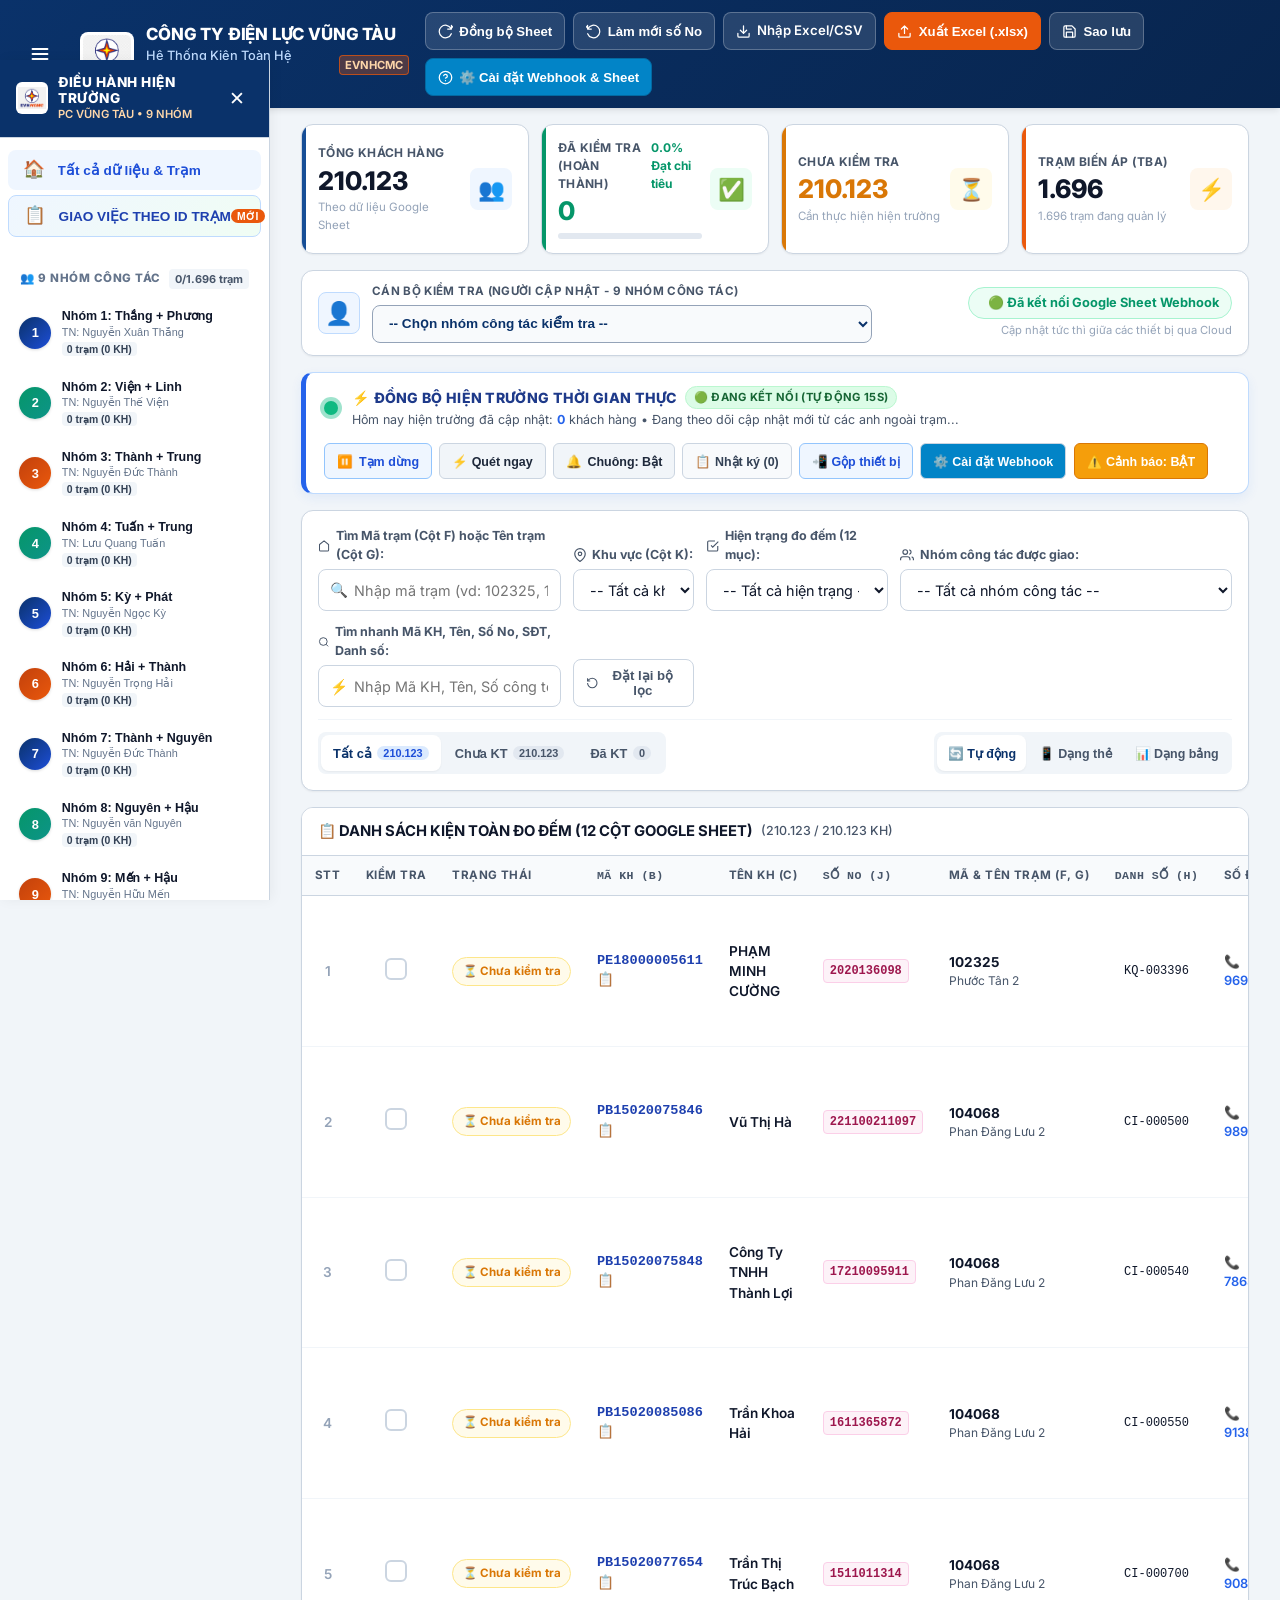
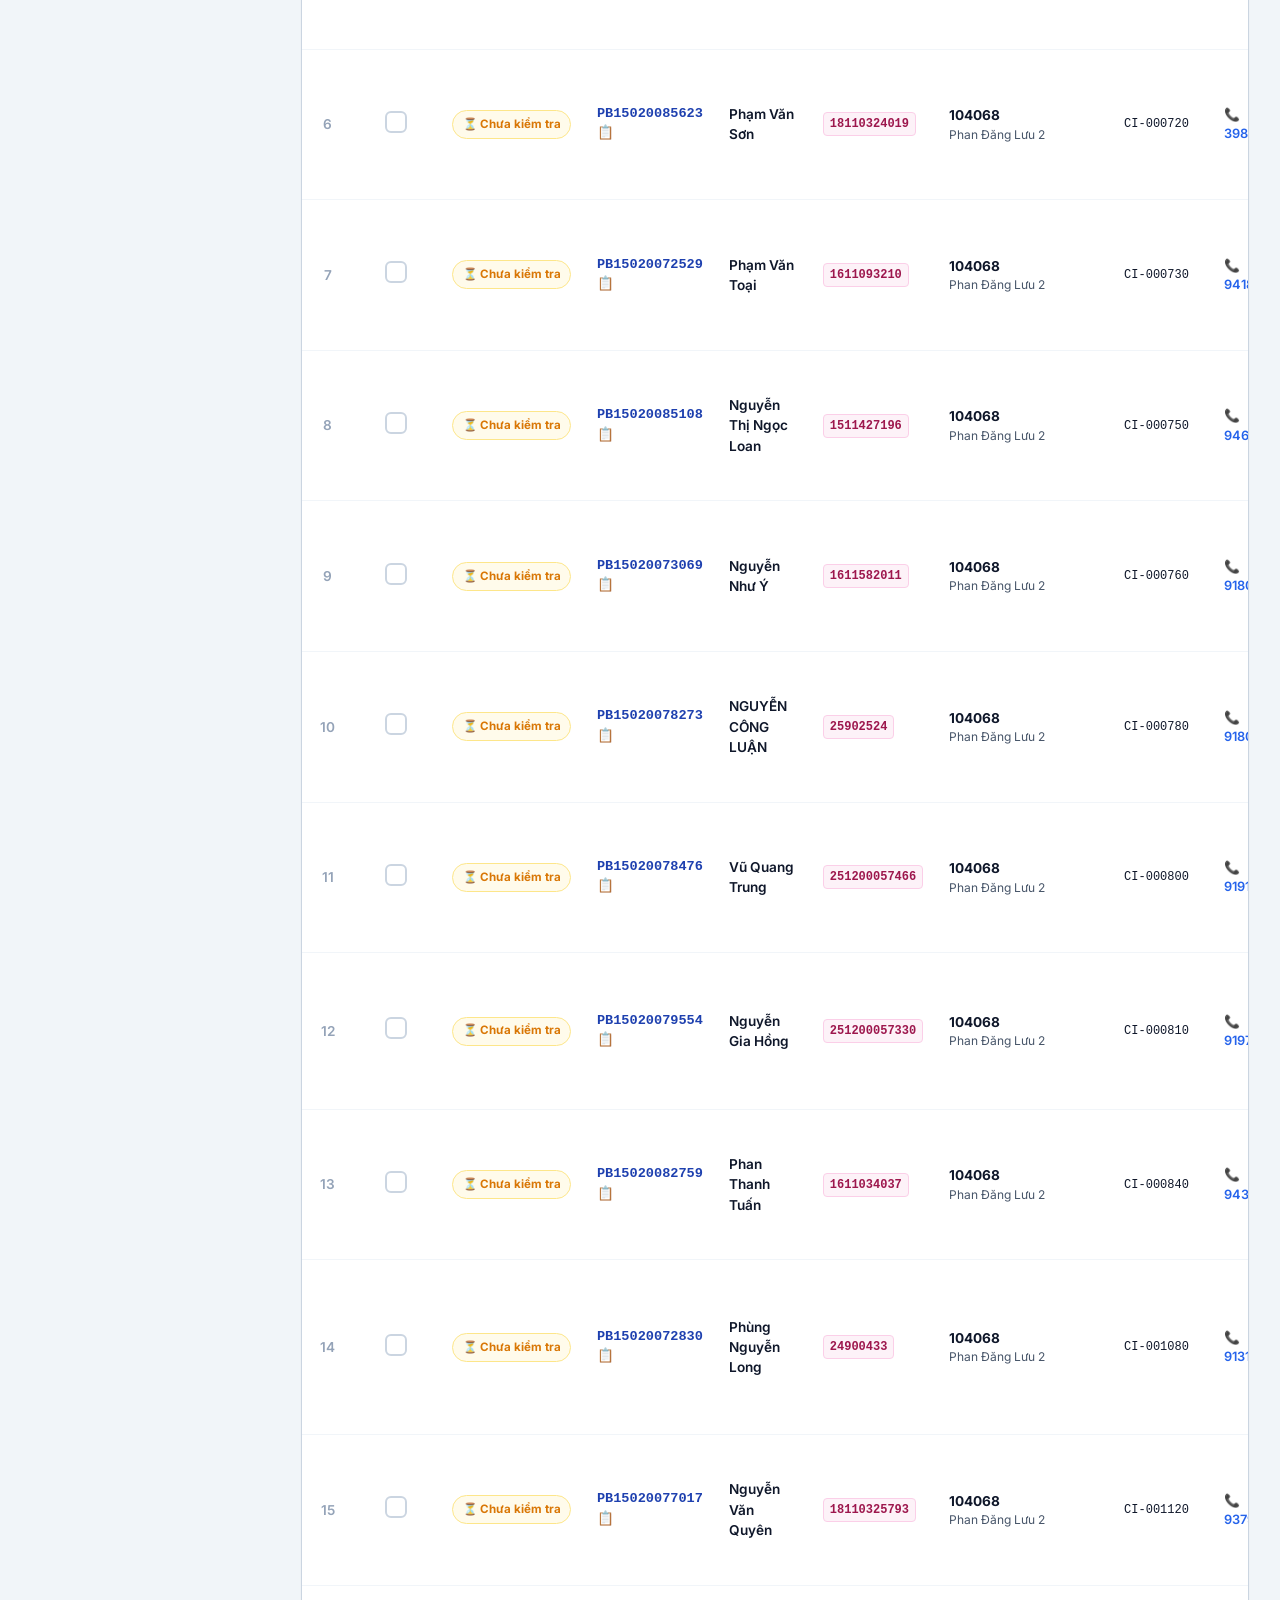
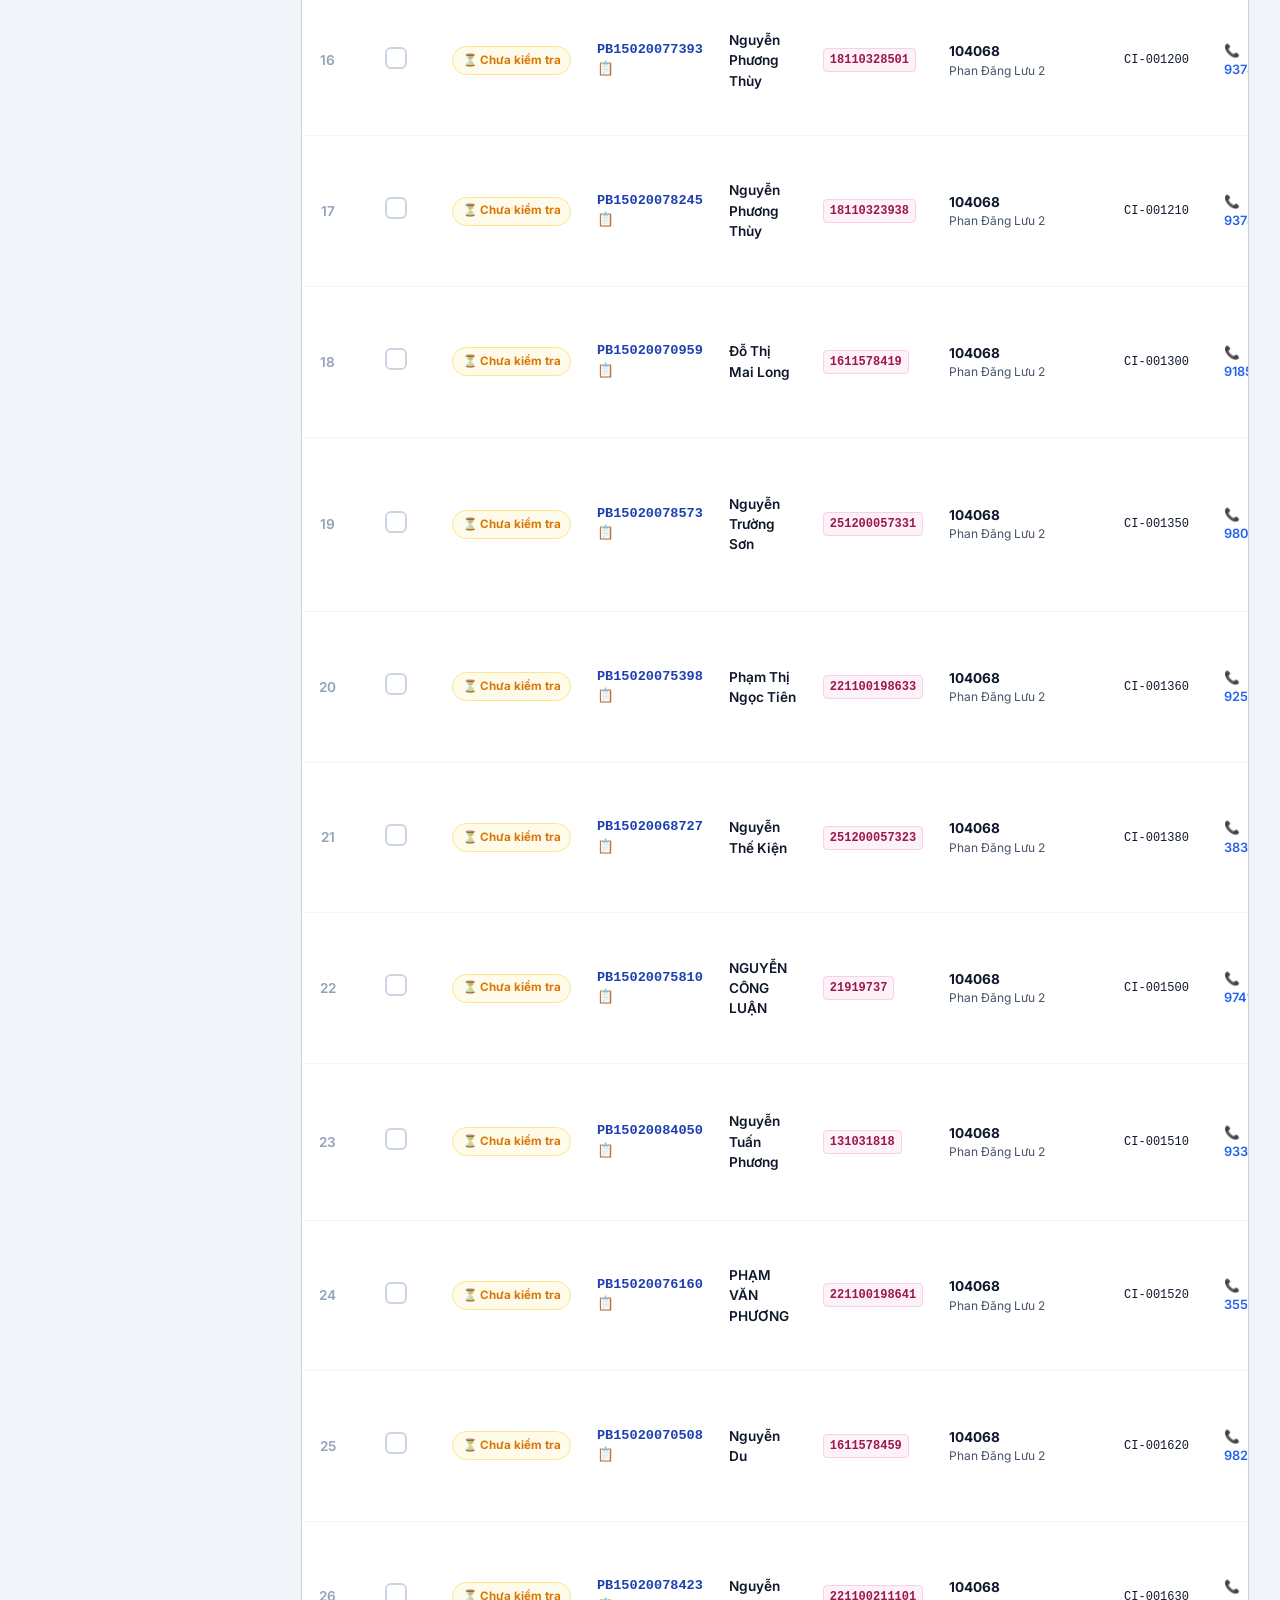
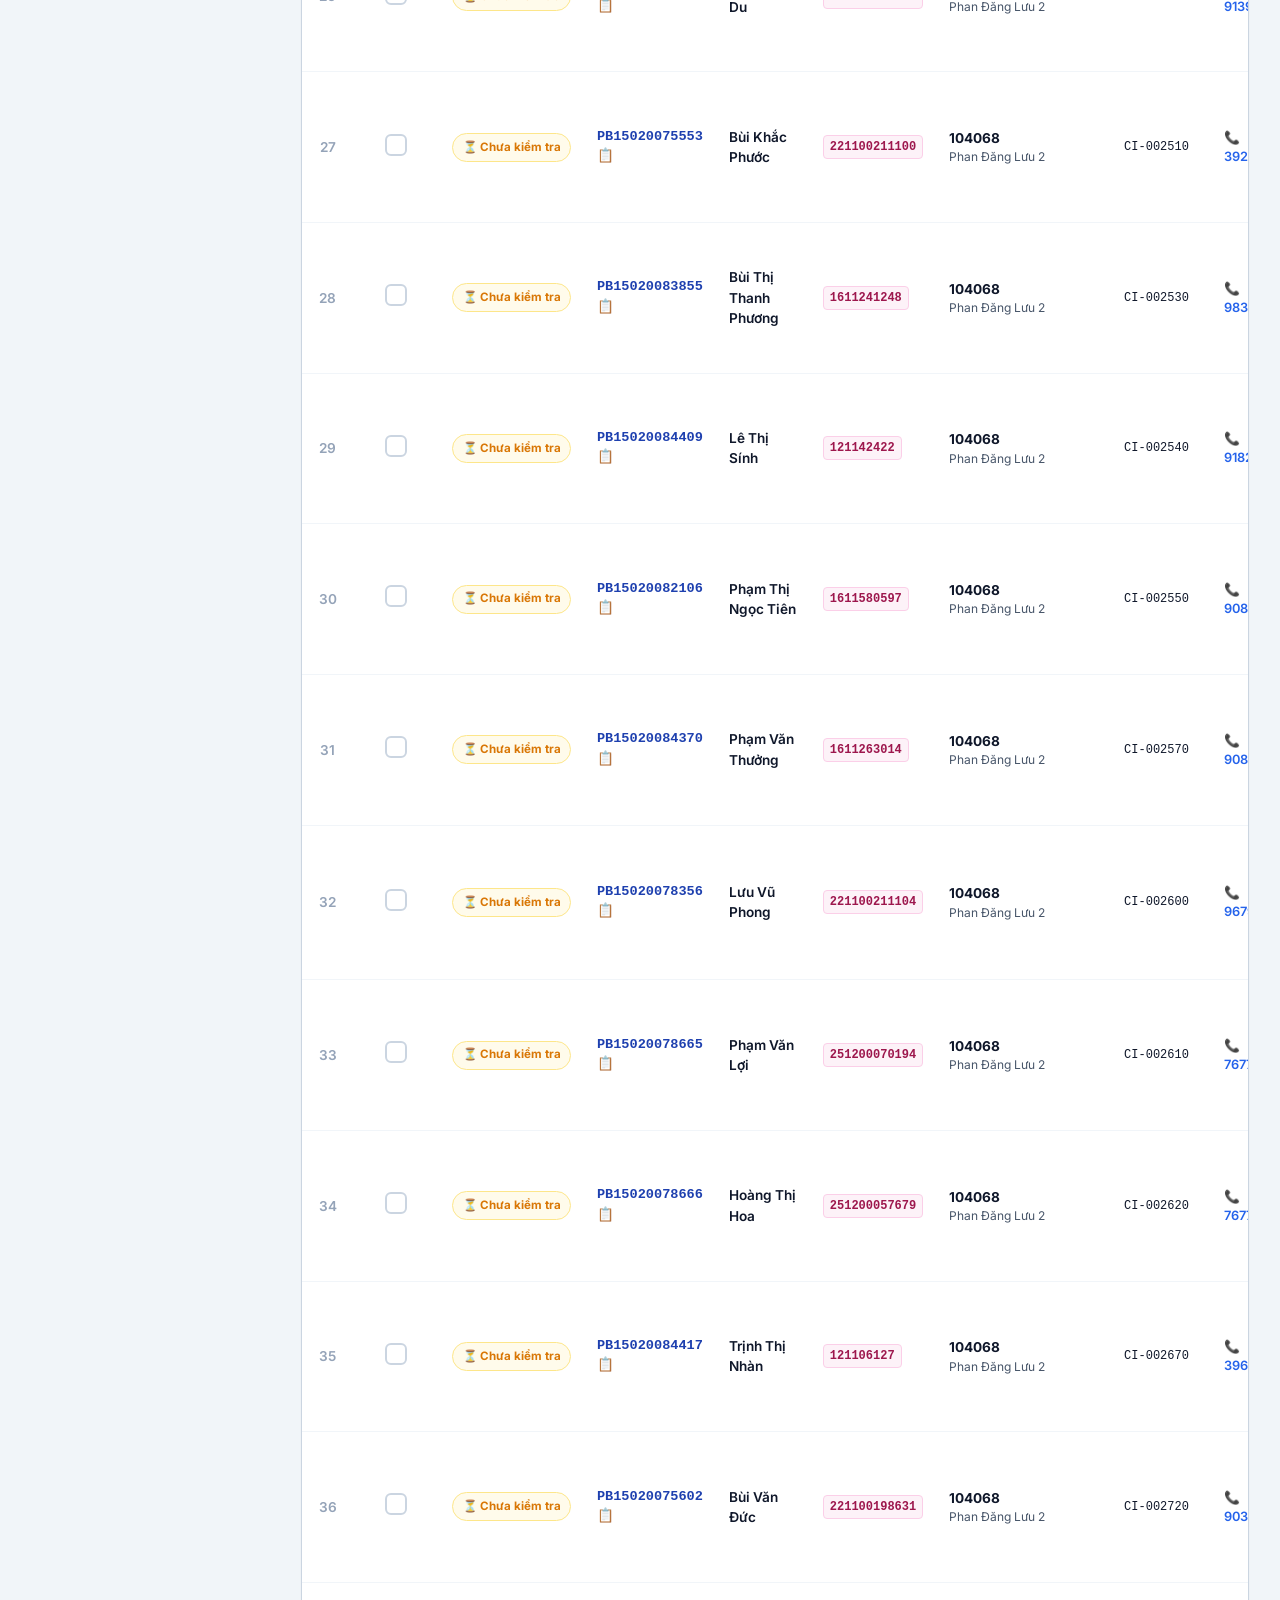
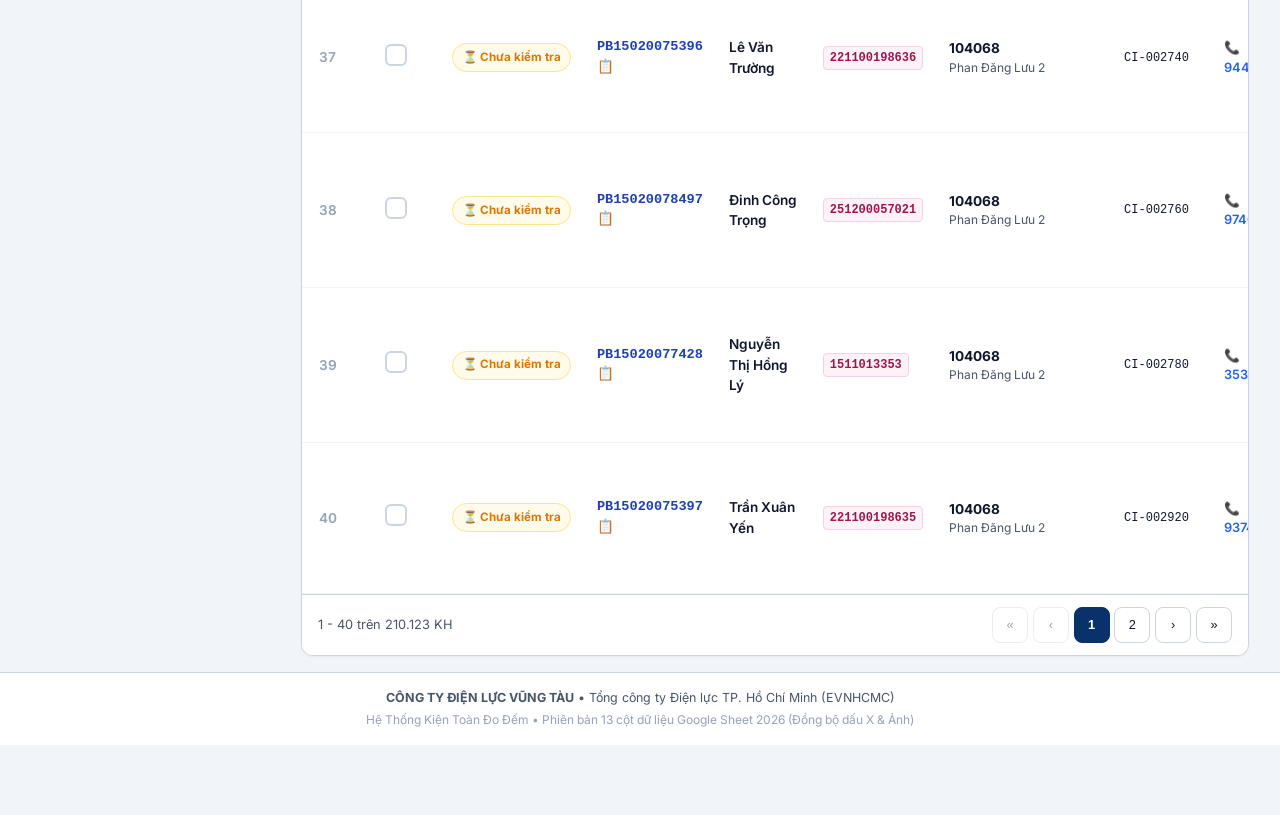
==== index.html @ b948daef "feat(validation): canh bao thieu thong tin kiem tra truoc khi luu ket qua" ====
<!DOCTYPE html>
<html lang="vi">
<head>
  <meta charset="UTF-8">
  <meta name="viewport" content="width=device-width, initial-scale=1.0, maximum-scale=1.0, user-scalable=no">
  <title>Công ty Điện lực Vũng Tàu - Hệ Thống Kiện Toàn Hệ Thống Đo Đếm</title>
  <meta name="description" content="Ứng dụng web đơn kiểm tra kiện toàn hệ thống đo đếm của các khách hàng trong trạm do Công ty Điện lực Vũng Tàu (thuộc Tổng công ty Điện lực TP.HCM - EVNHCMC) quản lý, kết nối dữ liệu Google Sheet 12 cột.">
  
  <!-- Google Fonts: Inter -->
  <link rel="preconnect" href="https://fonts.googleapis.com">
  <link rel="preconnect" href="https://fonts.gstatic.com" crossorigin>
  <link href="https://fonts.googleapis.com/css2?family=Inter:wght@400;500;600;700;800&display=swap" rel="stylesheet">
  
  <!-- Favicon & Stylesheet -->
  <link rel="icon" type="image/png" href="avph472lv.png">
  <link rel="stylesheet" href="css/kienthoan.css?v=20260914_SONO_V5">
</head>
<body>

  <!-- ==========================================================================
       GLOBAL LOADER
       ========================================================================== -->
  <div id="globalLoader" style="position:fixed; top:0; left:0; right:0; bottom:0; background:rgba(15,23,42,0.45); backdrop-filter:blur(2px); z-index:9999; display:none; align-items:center; justify-content:center; color:#fff; font-weight:600; gap:0.75rem;">
    <div style="width:28px; height:28px; border:3px solid #fff; border-top-color:transparent; border-radius:50%; animation:spin 0.8s linear infinite;"></div>
    <span>Đang đồng bộ dữ liệu kiện toàn HTĐĐ...</span>
  </div>
  <style>@keyframes spin { 100% { transform: rotate(360deg); } }</style>

  <!-- ==========================================================================
       APP HEADER
       ========================================================================== -->
  <header class="app-header">
    <div class="header-container">
      <!-- Brand Section -->
      <div class="brand-section">
        <button class="btn-yt-hamburger" id="btnToggleSidebar" aria-label="Mở/đóng danh mục giao việc" title="Danh mục giao việc & 9 Nhóm công tác">
          <svg width="20" height="20" viewBox="0 0 24 24" fill="none" stroke="currentColor" stroke-width="2.2" stroke-linecap="round" stroke-linejoin="round">
            <line x1="3" y1="12" x2="21" y2="12"></line>
            <line x1="3" y1="6" x2="21" y2="6"></line>
            <line x1="3" y1="18" x2="21" y2="18"></line>
          </svg>
        </button>
        <img src="avph472lv.png" alt="EVNHCMC Logo" class="brand-logo">
        <div class="brand-text">
          <h1>CÔNG TY ĐIỆN LỰC VŨNG TÀU</h1>
          <h2>
            <span>Hệ Thống Kiện Toàn Hệ Thống Đo Đếm</span>
            <span class="badge-dept">EVNHCMC</span>
          </h2>
        </div>
      </div>

      <!-- Action Buttons -->
      <div class="header-actions">
        <button class="btn-header" id="btnSyncGSheet" title="Đồng bộ dữ liệu mới nhất từ Google Sheet">
          <svg width="15" height="15" viewBox="0 0 24 24" fill="none" stroke="currentColor" stroke-width="2" stroke-linecap="round" stroke-linejoin="round">
            <path d="M21.5 2v6h-6M21.34 15.57a10 10 0 1 1-.57-8.38l5.67-5.67"/>
          </svg>
          <span>Đồng bộ Sheet</span>
        </button>

        <button class="btn-header" id="btnReloadFreshDataset" title="Làm mới và làm sạch toàn bộ số No theo dữ liệu Google Sheet mới nhất" onclick="window.PCVT.forceReloadFreshData()">
          <svg width="15" height="15" viewBox="0 0 24 24" fill="none" stroke="currentColor" stroke-width="2" stroke-linecap="round" stroke-linejoin="round">
            <path d="M2.5 2v6h6M2.66 15.57a10 10 0 1 0 .57-8.38l-5.67-5.67"/>
          </svg>
          <span>Làm mới số No</span>
        </button>

        <label class="btn-header" title="Nạp dữ liệu từ file Excel (.xlsx) hoặc CSV tải về">
          <input type="file" id="fileImportInput" accept=".xlsx, .xls, .csv, .txt" style="display:none">
          <svg width="15" height="15" viewBox="0 0 24 24" fill="none" stroke="currentColor" stroke-width="2" stroke-linecap="round" stroke-linejoin="round">
            <path d="M21 15v4a2 2 0 0 1-2 2H5a2 2 0 0 1-2-2v-4M7 10l5 5 5-5M12 15V3"/>
          </svg>
          <span>Nhập Excel/CSV</span>
        </label>

        <button class="btn-header primary" id="btnExportExcel" title="Xuất file Excel (.xlsx) chuẩn 13 cột có dấu X cho khách hàng đã kiểm tra">
          <svg width="15" height="15" viewBox="0 0 24 24" fill="none" stroke="currentColor" stroke-width="2" stroke-linecap="round" stroke-linejoin="round">
            <path d="M21 15v4a2 2 0 0 1-2 2H5a2 2 0 0 1-2-2v-4M17 8l-5-5-5 5M12 3v12"/>
          </svg>
          <span>Xuất Excel (.xlsx)</span>
        </button>

        <button class="btn-header" id="btnExportJson" title="Sao lưu dữ liệu ra file JSON">
          <svg width="15" height="15" viewBox="0 0 24 24" fill="none" stroke="currentColor" stroke-width="2" stroke-linecap="round" stroke-linejoin="round">
            <path d="M19 21H5a2 2 0 0 1-2-2V5a2 2 0 0 1 2-2h11l5 5v11a2 2 0 0 1-2 2z"/>
            <polyline points="17 21 17 13 7 13 7 21"/>
            <polyline points="7 3 7 8 15 8"/>
          </svg>
          <span>Sao lưu</span>
        </button>

        <button class="btn-header" id="btnConfigGSheet" title="Cấu hình Google Sheet URL và Webhook thời gian thực" style="background: #0284c7; color: #ffffff; border-color: #0369a1; font-weight: 700;">
          <svg width="15" height="15" viewBox="0 0 24 24" fill="none" stroke="currentColor" stroke-width="2" stroke-linecap="round" stroke-linejoin="round">
            <circle cx="12" cy="12" r="10"/><path d="M9.09 9a3 3 0 0 1 5.83 1c0 2-3 3-3 3M12 17h.01"/>
          </svg>
          <span>⚙️ Cài đặt Webhook & Sheet</span>
        </button>
      </div>
    </div>
  </header>

  <!-- ==========================================================================
       YOUTUBE-STYLE COLLAPSIBLE SIDEBAR & BACKDROP
       ========================================================================== -->
  <div class="yt-sidebar-backdrop" id="ytSidebarBackdrop"></div>

  <aside class="yt-sidebar" id="ytSidebar">
    <!-- Sidebar Header (Mobile & Drawer) -->
    <div class="yt-sidebar-header">
      <div class="yt-sidebar-brand">
        <img src="avph472lv.png" alt="EVNHCMC Logo" class="yt-brand-logo">
        <div class="yt-brand-text">
          <span class="yt-brand-title">ĐIỀU HÀNH HIỆN TRƯỜNG</span>
          <span class="yt-brand-sub">PC VŨNG TÀU &bull; 9 NHÓM</span>
        </div>
      </div>
      <button class="yt-sidebar-close" id="btnCloseSidebar" title="Đóng thanh bên">✕</button>
    </div>

    <div class="yt-sidebar-content">
      <!-- Section 1: Navigation Actions -->
      <div class="yt-nav-group">
        <button class="yt-nav-item active" id="ytNavAllCustomers" title="Xem toàn bộ khách hàng và trạm">
          <span class="yt-nav-icon">🏠</span>
          <span class="yt-nav-label">Tất cả dữ liệu & Trạm</span>
        </button>

        <button class="yt-nav-item yt-nav-assign-cta" id="btnOpenAssignModal" title="Giao việc cho nhóm công tác theo ID trạm">
          <span class="yt-nav-icon">📋</span>
          <div class="yt-nav-text">
            <span class="yt-nav-label">GIAO VIỆC THEO ID TRẠM</span>
            <span class="yt-nav-badge-hot">MỚI</span>
          </div>
        </button>
      </div>

      <div class="yt-sidebar-divider"></div>

      <!-- Active Group Filter Notice -->
      <div class="yt-active-filter-box" id="ytActiveFilterBox" style="display:none;">
        <div class="yt-filter-box-header">
          <span class="yt-filter-box-title">🎯 ĐANG LỌC NHÓM:</span>
          <button class="yt-btn-clear-filter" id="ytBtnClearGroupFilter" title="Bỏ lọc, xem tất cả">✕ Xem tất cả</button>
        </div>
        <div class="yt-filter-box-name" id="ytFilterGroupName">---</div>
        <div class="yt-filter-box-sub" id="ytFilterGroupSub">0 trạm &bull; 0 KH</div>
      </div>

      <!-- Section 2: Workgroups List (9 Nhóm công tác) -->
      <div class="yt-sidebar-section-header">
        <span class="yt-sidebar-section-title">👥 9 NHÓM CÔNG TÁC</span>
        <span class="yt-title-badge" id="ytAssignedStatBadge">0/1.696 trạm</span>
      </div>

      <div class="yt-workgroup-list" id="ytWorkgroupList">
        <!-- Rendered dynamically by js/kienthoan.js -->
      </div>

      <div class="yt-sidebar-divider"></div>

      <!-- Section 3: Utilities -->
      <div class="yt-sidebar-section-header">
        <span class="yt-sidebar-section-title">⚡ TIỆN ÍCH HỆ THỐNG</span>
      </div>
      <div class="yt-nav-group">
        <button class="yt-nav-item" onclick="document.getElementById('btnConfigGSheet').click()">
          <span class="yt-nav-icon">⚙️</span>
          <span class="yt-nav-label">Cài đặt Google Sheet & Webhook</span>
        </button>
        <button class="yt-nav-item" onclick="document.getElementById('btnExportExcel').click()">
          <span class="yt-nav-icon">📊</span>
          <span class="yt-nav-label">Xuất Excel đầy đủ (13 cột)</span>
        </button>
        <button class="yt-nav-item" id="btnExportAssignments">
          <span class="yt-nav-icon">📊</span>
          <span class="yt-nav-label">Xuất danh sách trạm đã giao (.xlsx)</span>
        </button>
      </div>
    </div>
  </aside>

  <!-- ==========================================================================
       MAIN WRAPPER (1 TAB CHỨC NĂNG TOÀN DIỆN)
       ========================================================================== -->
  <main class="main-wrapper" id="mainWrapper">

    <!-- Active Workgroup Assignment Filter Banner -->
    <section class="group-filter-banner" id="groupFilterBanner" style="display:none;">
      <div class="group-banner-info">
        <span class="group-banner-icon">👥</span>
        <div class="group-banner-text">
          <div class="group-banner-title">
            <span>ĐANG LỌC THEO NHÓM CÔNG TÁC:</span>
            <strong id="groupBannerName">---</strong>
          </div>
          <div class="group-banner-sub" id="groupBannerStats">
            Phụ trách: 0 trạm &bull; 0 khách hàng
          </div>
        </div>
      </div>
      <button class="btn-clear-group-banner" id="btnClearGroupBanner" title="Bỏ lọc theo nhóm công tác">
        ✕ Xem tất cả khách hàng
      </button>
    </section>

    <!-- KPI Cards Row -->
    <section class="kpi-grid">
      <!-- Total Customers Card -->
      <div class="kpi-card total">
        <div class="kpi-content">
          <span class="kpi-label">Tổng khách hàng</span>
          <span class="kpi-value" id="kpiTotalCount">0</span>
          <span class="kpi-sub">Theo dữ liệu Google Sheet</span>
        </div>
        <div class="kpi-icon">👥</div>
      </div>

      <!-- Completed Inspections Card -->
      <div class="kpi-card completed">
        <div class="kpi-content">
          <div style="display: flex; justify-content: space-between; align-items: baseline;">
            <span class="kpi-label">Đã kiểm tra (Hoàn thành)</span>
            <span style="font-size: 0.75rem; font-weight: 700; color: var(--status-completed);" id="kpiPercentLabel">0%</span>
          </div>
          <span class="kpi-value" id="kpiCompletedCount" style="color: var(--status-completed);">0</span>
          <div class="kpi-progress">
            <div class="kpi-progress-fill" id="kpiProgressFill" style="width: 0%;"></div>
          </div>
        </div>
        <div class="kpi-icon">✅</div>
      </div>

      <!-- Pending Inspections Card -->
      <div class="kpi-card pending">
        <div class="kpi-content">
          <span class="kpi-label">Chưa kiểm tra</span>
          <span class="kpi-value" id="kpiPendingCount" style="color: var(--status-pending);">0</span>
          <span class="kpi-sub">Cần thực hiện hiện trường</span>
        </div>
        <div class="kpi-icon">⏳</div>
      </div>

      <!-- Stations Managed Card -->
      <div class="kpi-card stations">
        <div class="kpi-content">
          <span class="kpi-label">Trạm biến áp (TBA)</span>
          <span class="kpi-value" id="kpiStationsCount">1.696</span>
          <span class="kpi-sub">1.696 trạm đang quản lý</span>
        </div>
        <div class="kpi-icon">⚡</div>
      </div>
    </section>

    <!-- Inspector & Realtime Sync Toolbar -->
    <section class="inspector-toolbar">
      <div class="inspector-box">
        <div class="inspector-icon">👤</div>
        <div class="inspector-info">
          <span class="inspector-title">CÁN BỘ KIỂM TRA (NGƯỜI CẬP NHẬT - 9 NHÓM CÔNG TÁC)</span>
          <div class="inspector-input-wrap">
            <select id="selectInspectorPreset" class="inspector-select" title="Chọn nhóm cán bộ kiểm tra">
              <option value="">-- Chọn nhóm công tác kiểm tra --</option>
              <option value="Nguyễn Xuân Thắng + Phạm Duy Phương (Trưởng nhóm: Nguyễn Xuân Thắng)">Nhóm 1: Nguyễn Xuân Thắng + Phạm Duy Phương (TN: Nguyễn Xuân Thắng)</option>
              <option value="Nguyễn Thế Viện + Nguyễn Kim Linh (Trưởng nhóm: Nguyễn Thế Viện)">Nhóm 2: Nguyễn Thế Viện + Nguyễn Kim Linh (TN: Nguyễn Thế Viện)</option>
              <option value="Nguyễn Đức Thành + Lê Gia Quốc Trung (Trưởng nhóm: Nguyễn Đức Thành)">Nhóm 3: Nguyễn Đức Thành + Lê Gia Quốc Trung (TN: Nguyễn Đức Thành)</option>
              <option value="Lưu Quang Tuấn + Lê Gia Quốc Trung (Trưởng nhóm: Lưu Quang Tuấn)">Nhóm 4: Lưu Quang Tuấn + Lê Gia Quốc Trung (TN: Lưu Quang Tuấn)</option>
              <option value="Nguyễn Ngọc Kỳ + Huỳnh Tấn Phát (Trưởng nhóm: Nguyễn Ngọc Kỳ)">Nhóm 5: Nguyễn Ngọc Kỳ + Huỳnh Tấn Phát (TN: Nguyễn Ngọc Kỳ)</option>
              <option value="Nguyễn Trọng Hải + Nguyễn văn Thành (Trưởng nhóm: Nguyễn Trọng Hải)">Nhóm 6: Nguyễn Trọng Hải + Nguyễn văn Thành (TN: Nguyễn Trọng Hải)</option>
              <option value="Nguyễn Đức Thành + Nguyễn Văn Nguyên (Trưởng nhóm: Nguyễn Đức Thành)">Nhóm 7: Nguyễn Đức Thành + Nguyễn Văn Nguyên (TN: Nguyễn Đức Thành)</option>
              <option value="Nguyễn Văn Nguyên + Lê Phúc Hậu (Trưởng nhóm: Nguyễn văn Nguyên)">Nhóm 8: Nguyễn Văn Nguyên + Lê Phúc Hậu (TN: Nguyễn văn Nguyên)</option>
              <option value="Nguyễn Hữu Mến + Lê Phúc Hậu (Trưởng nhóm: Nguyễn Hữu Mến)">Nhóm 9: Nguyễn Hữu Mến + Lê Phúc Hậu (TN: Nguyễn Hữu Mến)</option>
              <option value="__custom__">✏️ Khác (Tự nhập tên)...</option>
            </select>
            <input type="text" id="inputInspectorName" class="inspector-input" placeholder="Nhập tên cán bộ khác..." style="display:none;" autocomplete="name">
            <button type="button" class="btn-save-inspector" id="btnSaveInspector" style="display:none;" title="Lưu tên cán bộ">💾 Lưu</button>
          </div>
        </div>
      </div>
      <div class="sync-realtime-box">
        <div class="sync-realtime-status" id="syncRealtimeStatus" title="Bấm vào đây để mở Cài đặt Webhook" style="cursor: pointer;" onclick="openModal('modalSheetGuide')">
          <span class="sync-pulse"></span>
          <span id="syncRealtimeText">🟢 Đã đồng bộ tức thì</span>
        </div>
        <div class="sync-realtime-sub" id="syncRealtimeSub">Mọi thao tác trên điện thoại được lưu và đồng bộ ngay</div>
      </div>
    </section>

    <!-- Real-time Field Monitor Bar (Đồng bộ trực tiếp hiện trường về nhà) -->
    <section class="live-field-monitor-bar" id="liveFieldMonitorBar">
      <div class="live-monitor-main">
        <div class="live-indicator-wrap">
          <span class="live-ping-dot active" id="livePingDot" title="Đang kết nối luồng dữ liệu hiện trường"></span>
          <div>
            <div class="live-monitor-title">
              <span>⚡ ĐỒNG BỘ HIỆN TRƯỜNG THỜI GIAN THỰC</span>
              <span class="live-status-pill online" id="liveStatusPill">🟢 ĐANG KẾT NỐI (TỰ ĐỘNG 15S)</span>
            </div>
            <div class="live-monitor-desc" id="liveMonitorDesc">
              Hôm nay hiện trường đã cập nhật: <strong id="liveCountToday">0</strong> khách hàng &bull; <span id="liveLastActivityText">Đang theo dõi cập nhật mới từ các anh ngoài trạm...</span>
            </div>
          </div>
        </div>

        <div class="live-monitor-controls">
          <button type="button" class="btn-live-ctrl active" id="btnToggleLiveSync" title="Bật/Tạm dừng tự động quét kết quả từ hiện trường">
            <span id="btnToggleLiveSyncIcon">⏸️</span>
            <span id="btnToggleLiveSyncText">Tạm dừng</span>
          </button>
          <button type="button" class="btn-live-ctrl" id="btnManualQuickScan" title="Quét ngay lập tức các cập nhật mới từ hiện trường">
            <span>⚡ Quét ngay</span>
          </button>
          <button type="button" class="btn-live-ctrl" id="btnToggleSound" title="Bật/tắt âm thanh chuông báo khi có kết quả mới">
            <span id="btnToggleSoundIcon">🔔</span>
            <span id="btnToggleSoundText">Chuông: Bật</span>
          </button>
          <button type="button" class="btn-live-ctrl secondary" id="btnToggleFeed" title="Mở danh sách các khách hàng vừa được kiểm tra ngoài hiện trường">
            <span>📋 Nhật ký (<span id="liveFeedBadge">0</span>)</span>
          </button>
          <button type="button" class="btn-live-ctrl active" onclick="openModal('modalMultiDeviceSync')" title="Gộp và đồng bộ dữ liệu giữa điện thoại và máy tính">
            <span>📲 Gộp thiết bị</span>
          </button>
          <button type="button" class="btn-live-ctrl" onclick="openModal('modalSheetGuide')" title="Cài đặt đường link Webhook Google Sheet" style="background: #0284c7; color: #ffffff; font-weight: 700;">
            <span>⚙️ Cài đặt Webhook</span>
          </button>
          <button type="button" class="btn-live-ctrl" id="btnToggleIncompleteWarn" onclick="window.PCVT.toggleIncompleteWarning()" title="Bật/Tắt cảnh báo khi lưu thông tin chưa đầy đủ" style="background: #f59e0b; color: #ffffff; font-weight: 700; border-color: #d97706;">
            <span id="labelToggleIncompleteWarn">⚠️ Cảnh báo: BẬT</span>
          </button>
        </div>
      </div>

      <!-- Expandable Live Activity Feed -->
      <div class="live-feed-drawer" id="liveFeedDrawer" style="display: none;">
        <div class="live-feed-header">
          <strong>📋 DÒNG THỜI GIAN CÁC KHÁCH HÀNG VỪA KIỂM TRA TỪ HIỆN TRƯỜNG</strong>
          <button type="button" class="btn-close-feed" id="btnCloseFeed">✕ Đóng</button>
        </div>
        <div class="live-feed-list" id="liveFeedList">
          <div class="live-feed-empty">Chưa có bản ghi nào được cập nhật trong phiên làm việc này. Khi các anh ngoài hiện trường thao tác, danh sách sẽ hiển thị ngay tại đây!</div>
        </div>
      </div>
    </section>

    <!-- Selected Station Banner (Dynamic) -->
    <section class="station-banner" id="stationBanner" style="display: none;">
      <div class="station-banner-info">
        <div class="station-badge-icon">⚡</div>
        <div>
          <div class="station-title" id="stationBannerTitle">Trạm: TBA</div>
          <div class="station-meta" id="stationBannerMeta">
            <span>Tổng: 0 KH</span> &bull; 
            <span>Đã kiểm tra: 0/0 (0%)</span>
          </div>
        </div>
      </div>
      <div class="station-banner-actions">
        <button class="btn-station-action check-all" id="btnCheckAllStation">
          <svg width="15" height="15" viewBox="0 0 24 24" fill="none" stroke="currentColor" stroke-width="2.5" stroke-linecap="round" stroke-linejoin="round">
            <polyline points="20 6 9 17 4 12"></polyline>
          </svg>
          Kiểm tra tất cả KH trong trạm này
        </button>
      </div>
    </section>

    <!-- Filter & Search Controls Card -->
    <section class="controls-card">
      <div class="controls-row-top">
        <!-- 1. Search ID Trạm / Tên Trạm -->
        <div class="form-group">
          <label class="form-label" for="searchStationInput">
            <svg width="14" height="14" viewBox="0 0 24 24" fill="none" stroke="currentColor" stroke-width="2"><path d="M3 9l9-7 9 7v11a2 2 0 0 1-2 2H5a2 2 0 0 1-2-2z"/></svg>
            Tìm Mã trạm (Cột F) hoặc Tên trạm (Cột G):
          </label>
          <div class="input-with-icon">
            <span class="input-icon">🔍</span>
            <input type="text" class="form-control" id="searchStationInput" 
                   placeholder="Nhập mã trạm (vd: 102325, 104068) hoặc tên trạm..." autocomplete="off">
            <button type="button" id="btnClearStation" style="position:absolute; right:10px; border:none; background:transparent; cursor:pointer; color:var(--text-light); display:none;">✕</button>
          </div>
          <!-- Autocomplete Dropdown List for all 1,696 stations -->
          <div class="autocomplete-dropdown" id="stationAutocompleteDropdown"></div>
        </div>

        <!-- 2. Filter Area (Khu vực - Cột K) -->
        <div class="form-group">
          <label class="form-label" for="filterAreaSelect">
            <svg width="14" height="14" viewBox="0 0 24 24" fill="none" stroke="currentColor" stroke-width="2"><path d="M21 10c0 7-9 13-9 13s-9-6-9-13a9 9 0 0 1 18 0z"/><circle cx="12" cy="10" r="3"/></svg>
            Khu vực (Cột K):
          </label>
          <select class="form-control form-select" id="filterAreaSelect">
            <option value="">-- Tất cả khu vực --</option>
            <option value="Vũng Tàu">Vũng Tàu</option>
            <option value="Bà Rịa">Bà Rịa</option>
            <option value="Phú Mỹ">Phú Mỹ</option>
            <option value="Côn Đảo">Côn Đảo</option>
          </select>
        </div>

        <!-- 3. Filter Condition (Hiện trạng đo đếm 12 mục) -->
        <div class="form-group">
          <label class="form-label" for="filterConditionSelect">
            <svg width="14" height="14" viewBox="0 0 24 24" fill="none" stroke="currentColor" stroke-width="2"><polyline points="9 11 12 14 22 4"/><path d="M21 12v7a2 2 0 0 1-2 2H5a2 2 0 0 1-2-2V5a2 2 0 0 1 2-2h11"/></svg>
            Hiện trạng đo đếm (12 mục):
          </label>
          <select class="form-control form-select" id="filterConditionSelect">
            <option value="">-- Tất cả hiện trạng --</option>
            <option value="Hoạt động bình thường">1. Hoạt động bình thường</option>
            <option value="Hoạt động bình thường ( nhưng không có chì niêm)">2. Hoạt động bình thường ( nhưng không có chì niêm)</option>
            <option value="Cài đặt sai hệ số nhân">3. Cài đặt sai hệ số nhân</option>
            <option value="Điện kế quá hạn kiểm định">4. Điện kế quá hạn kiểm định</option>
            <option value="Điện kế mờ, đen màn hình">5. Điện kế mờ, đen màn hình</option>
            <option value="Đã cô lập hoặc đã thu hồi">6. Đã cô lập hoặc đã thu hồi</option>
            <option value="Bị lỏng dây trên hệ thống đo đếm">7. Bị lỏng dây trên hệ thống đo đếm</option>
            <option value="Mất dòng, mất áp">8. Mất dòng, mất áp</option>
            <option value="Thùng điện kế, CB,... bị mục đáy, khe hở lớn, ....">9. Thùng điện kế, CB,... bị mục đáy, khe hở lớn, ....</option>
            <option value="Sai giờ thực tế">10. Sai giờ thực tế</option>
            <option value="Điện kế hư, hỏng">11. Điện kế hư, hỏng</option>
            <option value="Không kiểm tra được do nhiều lý do (khóa cửa, kh vắng nhà, ...)">12. Không kiểm tra được do nhiều lý do...</option>
          </select>
        </div>

        <!-- 4. Filter Workgroup Assigned -->
        <div class="form-group">
          <label class="form-label" for="filterWorkgroupSelect">
            <svg width="14" height="14" viewBox="0 0 24 24" fill="none" stroke="currentColor" stroke-width="2"><path d="M17 21v-2a4 4 0 0 0-4-4H5a4 4 0 0 0-4 4v2"></path><circle cx="9" cy="7" r="4"></circle><path d="M23 21v-2a4 4 0 0 0-3-3.87"></path><path d="M16 3.13a4 4 0 0 1 0 7.75"></path></svg>
            Nhóm công tác được giao:
          </label>
          <select class="form-control form-select" id="filterWorkgroupSelect">
            <option value="">-- Tất cả nhóm công tác --</option>
            <option value="unassigned">⚠️ Chưa giao cho nhóm nào</option>
            <option value="group_1">Nhóm 1: Thắng + Phương</option>
            <option value="group_2">Nhóm 2: Viện + Linh</option>
            <option value="group_3">Nhóm 3: Thành + Trung</option>
            <option value="group_4">Nhóm 4: Tuấn + Trung</option>
            <option value="group_5">Nhóm 5: Kỳ + Phát</option>
            <option value="group_6">Nhóm 6: Hải + Thành</option>
            <option value="group_7">Nhóm 7: Thành + Nguyên</option>
            <option value="group_8">Nhóm 8: Nguyên + Hậu</option>
            <option value="group_9">Nhóm 9: Mến + Hậu</option>
          </select>
        </div>

        <!-- 5. Free Text Search across 12 columns -->
        <div class="form-group">
          <label class="form-label" for="globalKeywordInput">
            <svg width="14" height="14" viewBox="0 0 24 24" fill="none" stroke="currentColor" stroke-width="2"><circle cx="11" cy="11" r="8"/><line x1="21" y1="21" x2="16.65" y2="16.65"/></svg>
            Tìm nhanh Mã KH, Tên, Số No, SĐT, Danh số:
          </label>
          <div class="input-with-icon">
            <span class="input-icon">⚡</span>
            <input type="text" class="form-control" id="globalKeywordInput" 
                   placeholder="Nhập Mã KH, Tên, Số công tơ (No), SĐT, Điểm đo...">
          </div>
        </div>

        <!-- 4. Reset Filters Button -->
        <div>
          <button class="btn-secondary" id="btnResetFilters" style="width:100%; justify-content:center;" title="Xóa các điều kiện tìm kiếm và trở về mặc định">
            <svg width="14" height="14" viewBox="0 0 24 24" fill="none" stroke="currentColor" stroke-width="2"><path d="M3 12a9 9 0 1 0 9-9 9.75 9.75 0 0 0-6.74 2.74L3 8"/><path d="M3 3v5h5"/></svg>
            Đặt lại bộ lọc
          </button>
        </div>
      </div>

      <!-- Bottom controls: Status toggle tabs & View Mode Toggle -->
      <div class="controls-row-bottom">
        <div class="status-filter-tabs">
          <button class="status-tab-btn active" data-status="all">
            Tất cả <span class="badge-count" id="countTabAll">0</span>
          </button>
          <button class="status-tab-btn" data-status="pending">
            Chưa KT <span class="badge-count" id="countTabPending">0</span>
          </button>
          <button class="status-tab-btn" data-status="completed">
            Đã KT <span class="badge-count" id="countTabCompleted">0</span>
          </button>
        </div>

        <!-- View Mode Switcher -->
        <div class="view-mode-toggle">
          <button class="btn-view-mode active" data-mode="auto" title="Tự động theo màn hình">
            🔄 Tự động
          </button>
          <button class="btn-view-mode" data-mode="cards" title="Xem dạng thẻ thân thiện trên điện thoại">
            📱 Dạng thẻ
          </button>
          <button class="btn-view-mode" data-mode="table" title="Xem dạng bảng rộng máy tính">
            📊 Dạng bảng
          </button>
        </div>
      </div>
    </section>

    <!-- Customer Data Section -->
    <section class="table-card">
      <div class="table-header-bar">
        <div class="table-title">
          <span>📋 DANH SÁCH KIỆN TOÀN ĐO ĐẾM (12 CỘT GOOGLE SHEET)</span>
          <span class="table-count-badge" id="tableCountInfo">(Đang tải...)</span>
        </div>
      </div>

      <!-- 1. Desktop Table View (Wide Screens) -->
      <div class="table-responsive">
        <table class="data-table">
          <thead>
            <tr>
              <th class="col-stt">STT</th>
              <th class="col-check" title="Đánh dấu đã hoàn thành">Kiểm tra</th>
              <th class="col-status">Trạng thái</th>
              <th class="col-cust-id">Mã KH (B)</th>
              <th class="col-cust-name">Tên KH (C)</th>
              <th class="col-meter">Số No (J)</th>
              <th class="col-station">Mã & Tên Trạm (F, G)</th>
              <th class="col-danhso">Danh số (H)</th>
              <th class="col-phone">Số ĐT (I)</th>
              <th class="col-address">Địa chỉ điểm đo (E) / ĐC KH (D)</th>
              <th class="col-area">Khu vực (K)</th>
              <th class="col-updater">Người cập nhật (L)</th>
              <th class="col-note">Ghi chú hiện trạng</th>
              <th class="col-photo">Hình ảnh</th>
              <th class="col-actions">Lưu</th>
            </tr>
          </thead>
          <tbody id="customerTableBody">
            <!-- Rendered dynamically by js/kienthoan.js -->
          </tbody>
        </table>
      </div>

      <!-- 2. Mobile Responsive Card List (Optimized for Phones) -->
      <div class="mobile-cards-container" id="mobileCardsContainer">
        <!-- Rendered dynamically by js/kienthoan.js -->
      </div>

      <!-- Pagination Bar -->
      <div class="pagination-bar">
        <div class="pagination-info" id="paginationInfo">Hiển thị...</div>
        <div class="pagination-controls" id="paginationControls"></div>
      </div>
    </section>

  </main>

  <!-- ==========================================================================
       MOBILE STICKY BOTTOM PROGRESS BAR
       ========================================================================== -->
  <div class="mobile-sticky-bar" id="mobileStickyBar">
    <div class="mobile-sticky-progress" id="mobileStickyProgress">
      ⚡ <strong>Tiến độ</strong>: 0%
    </div>
    <div class="mobile-sticky-actions">
      <button class="btn-mobile-sticky" onclick="window.PCVT.scrollToTop()" title="Cuộn lên đầu trang">
        ⬆️ Đầu trang
      </button>
      <button class="btn-mobile-sticky" onclick="document.getElementById('btnExportExcel').click()" style="background:#0a326a; color:#fff; border-color:#0a326a;">
        📊 Xuất Excel
      </button>
    </div>
  </div>

  <!-- ==========================================================================
       STATION ASSIGNMENT MODAL (GIAO VIỆC THEO ID TRẠM CHO 9 NHÓM CÔNG TÁC)
       ========================================================================== -->
  <div class="modal-overlay" id="modalStationAssignment">
    <div class="modal-box modal-station-assign-box">
      <div class="modal-header">
        <div class="modal-title">
          <span>📋 GIAO VIỆC CHO NHÓM CÔNG TÁC THEO ID TRẠM</span>
        </div>
        <button class="btn-close-modal" onclick="closeModal('modalStationAssignment')">✕</button>
      </div>

      <div class="modal-body modal-station-assign-body">
        <!-- Step 1 & Action Card -->
        <div class="assign-action-card">
          <div class="assign-group-picker">
            <label class="assign-label" for="assignGroupSelect"><strong>Bước 1: Chọn nhóm công tác nhận việc:</strong></label>
            <select id="assignGroupSelect" class="form-control form-select assign-select">
              <option value="group_1">Nhóm 1: Nguyễn Xuân Thắng + Phạm Duy Phương (TN: Nguyễn Xuân Thắng)</option>
              <option value="group_2">Nhóm 2: Nguyễn Thế Viện + Nguyễn Kim Linh (TN: Nguyễn Thế Viện)</option>
              <option value="group_3">Nhóm 3: Nguyễn Đức Thành + Lê Gia Quốc Trung (TN: Nguyễn Đức Thành)</option>
              <option value="group_4">Nhóm 4: Lưu Quang Tuấn + Lê Gia Quốc Trung (TN: Lưu Quang Tuấn)</option>
              <option value="group_5">Nhóm 5: Nguyễn Ngọc Kỳ + Huỳnh Tấn Phát (TN: Nguyễn Ngọc Kỳ)</option>
              <option value="group_6">Nhóm 6: Nguyễn Trọng Hải + Nguyễn văn Thành (TN: Nguyễn Trọng Hải)</option>
              <option value="group_7">Nhóm 7: Nguyễn Đức Thành + Nguyễn Văn Nguyên (TN: Nguyễn Đức Thành)</option>
              <option value="group_8">Nhóm 8: Nguyễn Văn Nguyên + Lê Phúc Hậu (TN: Nguyễn văn Nguyên)</option>
              <option value="group_9">Nhóm 9: Nguyễn Hữu Mến + Lê Phúc Hậu (TN: Nguyễn Hữu Mến)</option>
            </select>
          </div>
          <div class="assign-btn-actions">
            <button type="button" class="btn-header primary btn-assign-act" id="btnApplyStationAssign">
              <span class="desktop-text">⚡ Giao các trạm đã chọn cho nhóm</span>
              <span class="mobile-text">⚡ Giao trạm đã chọn</span>
            </button>
            <button type="button" class="btn-secondary btn-unassign-act" id="btnUnassignSelectedStations">
              <span class="desktop-text">🗑️ Hủy giao việc trạm đã chọn</span>
              <span class="mobile-text">🗑️ Hủy giao việc</span>
            </button>
          </div>
        </div>

        <!-- Filter & Search Stations in Modal -->
        <div class="assign-search-bar">
          <div class="assign-search-input-wrap">
            <span class="assign-search-icon">🔍</span>
            <input type="text" id="assignStationSearchInput" class="form-control" placeholder="Tìm theo ID trạm (vd: 102325, 104068) hoặc tên trạm..." style="padding-left: 2.2rem;">
            <button type="button" id="btnClearAssignStationSearch" style="position:absolute; right:10px; border:none; background:transparent; cursor:pointer; color:var(--text-light); display:none;">✕</button>
          </div>

          <div class="assign-filter-pills">
            <button type="button" class="assign-pill-filter active" data-filter="all">Tất cả (<span id="assignCountAll">1.696</span>)</button>
            <button type="button" class="assign-pill-filter" data-filter="assigned">Đã giao việc (<span id="assignCountAssigned">0</span>)</button>
            <button type="button" class="assign-pill-filter" data-filter="unassigned">Chưa giao việc (<span id="assignCountUnassigned">1.696</span>)</button>
          </div>
        </div>

        <!-- Selection Stats & Quick Select -->
        <div class="assign-selection-summary">
          <div class="assign-selected-count">
            Đang chọn: <span id="assignSelectedCount"><strong>0</strong> trạm (0 KH)</span>
          </div>
          <div class="assign-quick-select-btns">
            <button type="button" class="btn-link" id="btnSelectAllFilteredStations">
              <span class="desktop-text">Chọn tất cả trạm đang hiển thị</span>
              <span class="mobile-text">Chọn tất cả</span>
            </button>
            <span style="color:#cbd5e1;">|</span>
            <button type="button" class="btn-link" id="btnClearAllSelectedStations">
              <span class="desktop-text">Bỏ chọn tất cả</span>
              <span class="mobile-text">Bỏ chọn</span>
            </button>
          </div>
        </div>

        <!-- Station Table List -->
        <div class="assign-table-container">
          <table class="assign-data-table">
            <thead>
              <tr>
                <th style="width: 44px; text-align: center;">
                  <input type="checkbox" id="chkAssignSelectAll" title="Chọn / Bỏ chọn tất cả">
                </th>
                <th style="width: 110px;">ID Trạm</th>
                <th>Tên Trạm</th>
                <th style="width: 90px; text-align: right;">Số KH</th>
                <th style="width: 140px; text-align: center;">Tiến độ đã KT</th>
                <th style="width: 220px;">Nhóm đang phụ trách</th>
                <th style="width: 125px; text-align: center;">Thao tác</th>
              </tr>
            </thead>
            <tbody id="assignStationTableBody">
              <!-- Rendered dynamically by js/kienthoan.js -->
            </tbody>
          </table>
        </div>
      </div>

      <div class="modal-footer assign-modal-footer">
        <span class="assign-footer-hint" style="font-size: 0.8rem; color: var(--text-muted); margin-right: auto;">
          💡 Dữ liệu phân công trạm được lưu tự động trên hệ thống và hiển thị huy hiệu trên bảng kiểm tra.
        </span>
        <button type="button" class="btn-secondary btn-export-assign-xlsx" onclick="window.PCVT.exportAssignments()" style="display:inline-flex; align-items:center; gap:6px; color:#15803d; border-color:#86efac; font-weight:600;" title="Xuất toàn bộ bảng phân công trạm ra file Excel (.xlsx)">
          <svg width="14" height="14" viewBox="0 0 24 24" fill="none" stroke="currentColor" stroke-width="2"><path d="M21 15v4a2 2 0 0 1-2 2H5a2 2 0 0 1-2-2v-4"/><polyline points="7 10 12 15 17 10"/><line x1="12" y1="15" x2="12" y2="3"/></svg>
          Xuất Excel (.xlsx)
        </button>
        <button class="btn-secondary btn-close-assign-modal" onclick="closeModal('modalStationAssignment')">Đóng</button>
      </div>
    </div>
  </div>

  <!-- ==========================================================================
       PHOTO ZOOM MODAL
       ========================================================================== -->
  <div class="modal-overlay" id="modalPhotoZoom">
    <div class="modal-box">
      <div class="modal-header">
        <div class="modal-title">
          <span>📷 HÌNH ẢNH CÔNG TƠ HIỆN TRƯỜNG</span>
        </div>
        <button class="btn-close-modal" onclick="closeModal('modalPhotoZoom')">✕</button>
      </div>
      <div class="modal-body">
        <div class="photo-zoom-container">
          <img src="" id="zoomModalImg" class="photo-zoom-img" alt="Ảnh chi tiết công tơ">
          <div class="photo-zoom-meta" id="zoomModalMeta"></div>
        </div>
      </div>
      <div class="modal-footer">
        <button class="btn-secondary" onclick="closeModal('modalPhotoZoom')">Đóng</button>
      </div>
    </div>
  </div>

  <!-- ==========================================================================
       GOOGLE SHEETS SYNC & GUIDE MODAL
       ========================================================================== -->
  <div class="modal-overlay" id="modalSheetGuide">
    <div class="modal-box" style="max-width: 720px;">
      <div class="modal-header">
        <div class="modal-title">
          <span>📊 KẾT NỐI DỮ LIỆU GOOGLE SHEET (13 CỘT)</span>
        </div>
        <button class="btn-close-modal" onclick="closeModal('modalSheetGuide')">✕</button>
      </div>
      <div class="modal-body">
        <div class="sheet-guide-box">
          <strong>⚡ Đường link dữ liệu Google Sheet chính thức:</strong>
          <div style="margin-top:6px; word-break:break-all; background:#fff; padding:6px 8px; border-radius:4px; font-family:monospace; font-size:0.8rem; border:1px solid #bfdbfe;">
            https://docs.google.com/spreadsheets/d/1unVxNXZkTO_ps_HqlNIOnP05FIbU9DT4/edit?gid=1392868293#gid=1392868293
          </div>
          <div style="margin-top:8px; font-size:0.8rem; line-height:1.4;">
            <strong>Cấu trúc 13 cột:</strong><br>
            A: STT &bull; B: Mã KH &bull; C: Tên KH &bull; D: Địa chỉ KH &bull; E: Địa chỉ điểm đo &bull; F: Mã trạm &bull; G: Tên Trạm &bull; H: Danh số &bull; I: SĐT &bull; J: Số No &bull; K: Khu vực &bull; L: Người cập nhật &bull; <strong>M: Trạng thái (Dấu "X")</strong>
          </div>
        </div>

        <form id="formSaveSheetUrl" style="display:flex; flex-direction:column; gap:0.75rem;">
          <div class="form-group">
            <label class="form-label" for="inputGoogleSheetUrl">Đường link Google Sheet đang liên kết:</label>
            <input type="url" class="form-control" id="inputGoogleSheetUrl" style="padding-left: 0.75rem;"
                   value="https://docs.google.com/spreadsheets/d/1unVxNXZkTO_ps_HqlNIOnP05FIbU9DT4/edit?gid=1392868293#gid=1392868293" required>
          </div>
          <button type="submit" class="btn-header primary" style="justify-content:center; padding:0.65rem; min-height:44px;">
            🔄 Lưu & Đồng bộ ngay từ Google Sheet
          </button>
        </form>

        <!-- Section 2: Real-time Webhook Sync -->
        <div style="margin-top: 1.25rem; padding-top: 1rem; border-top: 1px solid var(--border-color);">
          <div style="font-weight: 700; color: var(--evn-primary); margin-bottom: 0.4rem; display: flex; align-items: center; gap: 0.4rem; font-size: 0.95rem;">
            <span>⚡ ĐỒNG BỘ 2 CHIỀU THỜI GIAN THỰC LÊN GOOGLE SHEET (WEBHOOK)</span>
          </div>
          <p style="font-size: 0.8rem; color: var(--text-muted); margin-bottom: 0.75rem; line-height: 1.4;">
            Khi cập nhật trên điện thoại (đánh dấu hoàn thành, ghi chú, người cập nhật), hệ thống sẽ gửi lệnh đồng bộ ngay lập tức lên Google Sheet (cập nhật Cột L: Người cập nhật và Cột M: Dấu "X").
          </p>

          <div class="form-group" style="margin-bottom: 0.75rem;">
            <label class="form-label" for="inputAppsScriptUrl">Đường link Google Apps Script Web App (Webhook URL):</label>
            <input type="url" class="form-control" id="inputAppsScriptUrl" style="padding-left: 0.75rem;"
                   value="https://script.google.com/macros/s/AKfycbzMEYBk19BLUyew0FBjnmKWpcP-jVBevIesaxRYowMY9mqUzgWfu45Ylk3TO6rXbCm7MQ/exec"
                   placeholder="https://script.google.com/macros/s/.../exec">
          </div>

          <div style="display: flex; gap: 0.5rem; flex-wrap: wrap; margin-bottom: 0.75rem;">
            <button type="button" class="btn-header primary" id="btnSaveWebhookUrl" style="justify-content: center; min-height: 40px;">
              💾 Lưu Cấu Hình Webhook
            </button>
            <button type="button" class="btn-secondary" id="btnCopyAppsScriptCode" style="min-height: 40px;">
              📋 Sao chép mã Google Apps Script
            </button>
            <button type="button" class="btn-secondary" id="btnShareWebhookToPhone" style="min-height: 40px; color: #1e40af; border-color: #93c5fd; background: #eff6ff;" title="Tạo đường link tự động cấu hình Webhook gửi lên Zalo cho điện thoại">
              📱 Chia sẻ link cho Điện thoại
            </button>
          </div>

          <!-- Collapsible Code Guide -->
          <details style="background: #f8fafc; border: 1px solid #e2e8f0; border-radius: 6px; padding: 0.65rem 0.85rem; font-size: 0.78rem;">
            <summary style="font-weight: 700; cursor: pointer; color: #1e40af;">
              📖 Hướng dẫn gắn mã vào Google Sheet (Chỉ cần làm 1 lần trong 2 phút)
            </summary>
            <div style="margin-top: 0.5rem; line-height: 1.5; color: #334155;">
              <ol style="padding-left: 1.2rem; margin: 0; display:flex; flex-direction:column; gap:4px;">
                <li>Mở Google Sheet: <code>https://docs.google.com/spreadsheets/d/1unVxNXZkTO_ps_HqlNIOnP05FIbU9DT4/edit</code></li>
                <li>Trên thanh menu chọn: <strong>Tiện ích mở rộng (Extensions)</strong> ➔ <strong>Apps Script</strong>.</li>
                <li>Bấm nút <strong>Sao chép mã Google Apps Script</strong> ở trên và dán toàn bộ vào màn hình Apps Script rồi bấm <strong>Save</strong> (Ctrl+S).</li>
                <li>Bấm nút <strong>Triển khai (Deploy)</strong> ở góc trên bên phải ➔ chọn <strong>Triển khai mới (New deployment)</strong>.</li>
                <li>Chọn loại: biểu tượng bánh răng ⚙️ ➔ <strong>Ứng dụng web (Web app)</strong>.</li>
                <li>Mục <em>Ai có quyền truy cập (Who has access)</em>: Chọn <strong>Bất kỳ ai (Anyone)</strong>.</li>
                <li>Bấm <strong>Triển khai (Deploy)</strong>, copy link Web App dán vào ô bên trên và bấm <strong>Lưu Cấu Hình</strong>.</li>
              </ol>
            </div>
          </details>
        </div>
      </div>
      <div class="modal-footer">
        <button class="btn-secondary" onclick="closeModal('modalSheetGuide')">Đóng</button>
      </div>
    </div>
  </div>

  <!-- Modal Multi-Device Sync (Gộp và đồng bộ kết quả giữa các máy) -->
  <div class="modal-overlay" id="modalMultiDeviceSync">
    <div class="modal-container" style="max-width: 680px;">
      <div class="modal-header">
        <div class="modal-title">
          <span>📲</span>
          <span>GỘP & ĐỒNG BỘ KẾT QUẢ GIỮA CÁC THIẾT BỊ</span>
        </div>
        <button class="btn-modal-close" onclick="closeModal('modalMultiDeviceSync')">&times;</button>
      </div>
      <div class="modal-body">
        <div class="sync-device-intro-box">
          <strong>💡 Bạn vừa lưu khách hàng trên điện thoại nhưng máy tính chưa có?</strong>
          <p style="margin-top: 4px; font-size: 0.8rem; color: #334155; line-height: 1.45;">
            Trình duyệt mỗi máy (điện thoại và máy tính) lưu trữ độc lập. Bạn có thể gộp kết quả ngay lập tức bằng <strong>2 cách</strong> dưới đây:
          </p>
        </div>

        <!-- Sync Tabs -->
        <div class="sync-modal-tabs">
          <button type="button" class="sync-tab-btn active" id="tabBtnDeviceExport" onclick="window.PCVT.switchSyncTab('export')">
            📤 1. Máy vừa kiểm tra (Trên Điện thoại)
          </button>
          <button type="button" class="sync-tab-btn" id="tabBtnDeviceImport" onclick="window.PCVT.switchSyncTab('import')">
            📥 2. Máy cần nhận dữ liệu (Trên Máy tính)
          </button>
        </div>

        <!-- Tab 1: Xuất từ máy này -->
        <div id="syncTabContentExport" class="sync-tab-pane">
          <div class="sync-summary-chip">
            Thiết bị này hiện đang có: <strong id="syncExportCount">0</strong> khách hàng đã kiểm tra (<strong id="syncExportPhotoCount" style="color:#059669;">0</strong> ảnh hiện trường)
          </div>

          <div style="display:flex; flex-direction:column; gap:0.75rem; margin-top:0.75rem;">
            <div>
              <label class="form-label">Cách 1: Sao chép Mã Đồng Bộ Nhanh (Dễ nhất):</label>
              <div style="display:flex; gap:0.5rem; margin-top:4px;">
                <textarea id="syncExportCodeText" class="form-control" rows="2" readonly style="font-family:monospace; font-size:0.75rem;" placeholder="Bấm nút bên dưới để tạo mã đồng bộ..."></textarea>
              </div>
              <button type="button" class="btn-header primary" id="btnCopySyncCode" style="margin-top:6px; width:100%; justify-content:center;">
                📋 Sao chép mã đồng bộ để gửi sang máy tính
              </button>
            </div>

            <div style="padding-top:0.5rem; border-top:1px dashed #cbd5e1;">
              <label class="form-label">Cách 2: Tải tệp kết quả kèm ảnh (.json) để gửi Zalo:</label>
              <p style="font-size:0.75rem; color:#64748b; margin:2px 0 6px 0;">Gửi tệp này qua Zalo hoặc AirDrop sang máy tính để nạp toàn bộ ảnh chụp công tơ.</p>
              <button type="button" class="btn-secondary" id="btnDownloadSyncFile" style="width:100%; justify-content:center;">
                💾 Tải tệp kết quả kèm ảnh (KetQua_DongBo.json)
              </button>
            </div>
          </div>
        </div>

        <!-- Tab 2: Nhập & Gộp vào máy này -->
        <div id="syncTabContentImport" class="sync-tab-pane" style="display:none;">
          <div style="display:flex; flex-direction:column; gap:0.75rem;">
            <div style="background:#f0fdf4; border:1px solid #bbf7d0; border-radius:8px; padding:0.75rem;">
              <label class="form-label" style="color:#166534; font-weight:700;">
                📁 Cách 1 (Khuyên dùng khi có ảnh): Chọn tệp kết quả (.json) từ Zalo gửi sang:
              </label>
              <p style="font-size:0.75rem; color:#15803d; margin:2px 0 6px 0;">
                Tệp này chứa đầy đủ 100% ảnh chụp công tơ và kết quả kiểm tra của các anh ngoài hiện trường.
              </p>
              <input type="file" id="syncImportFileInput" accept=".json" class="form-control" style="padding:0.5rem; background:#fff;">
            </div>

            <div>
              <label class="form-label">Cách 2: Hoặc dán Mã Đồng Bộ dạng chữ từ điện thoại vào đây:</label>
              <textarea id="syncImportCodeText" class="form-control" rows="3" style="font-family:monospace; font-size:0.8rem;" placeholder="Dán mã đồng bộ bạn vừa sao chép từ điện thoại vào đây..."></textarea>
              <button type="button" class="btn-header primary" id="btnApplySyncCode" style="margin-top:6px; width:100%; justify-content:center;">
                ⚡ Gộp kết quả & ảnh vào máy này ngay
              </button>
            </div>
          </div>
        </div>

        <!-- Cloud Auto-Sync Section (Webhook) -->
        <div class="sync-cloud-hint-box">
          <div style="font-weight:700; color:#1e40af; font-size:0.85rem; margin-bottom:4px;">
            ⚡ HOẶC TỰ ĐỘNG 100% QUA GOOGLE SHEET WEBHOOK:
          </div>
          <p style="font-size:0.78rem; color:#334155; margin:0 0 6px 0; line-height:1.4;">
            Để mọi thao tác trên điện thoại <strong>tự động bay sang máy tính trong 1 giây</strong> mà không cần sao chép mã thủ công, bạn chỉ cần cấu hình đường link Webhook Google Sheet 1 lần duy nhất:
          </p>
          <div style="display:flex; gap:0.5rem; flex-wrap:wrap;">
            <button type="button" class="btn-secondary" id="btnShareWebhookFromModal" style="font-size:0.78rem; padding:0.35rem 0.65rem; color:#1e40af; border-color:#93c5fd; background:#eff6ff;">
              📱 Chia sẻ link tự cấu hình Webhook cho điện thoại
            </button>
            <button type="button" class="btn-secondary" onclick="closeModal('modalMultiDeviceSync'); openModal('modalSheetGuide');" style="font-size:0.78rem; padding:0.35rem 0.65rem;">
              ⚙️ Cài đặt Webhook Google Sheet
            </button>
          </div>
        </div>
        </div>
      </div>
      <div class="modal-footer">
        <button class="btn-secondary" onclick="closeModal('modalMultiDeviceSync')">Đóng</button>
      </div>
    </div>
  </div>

  <!-- Modal Cảnh Báo Chưa Đầy Đủ Thông Tin Kiểm Tra -->
  <div class="modal-overlay" id="modalIncompleteWarning" style="z-index: 10050;">
    <div class="modal-container" style="max-width: 580px; border-top: 5px solid #f59e0b; box-shadow: 0 25px 50px -12px rgba(0, 0, 0, 0.35);">
      <div class="modal-header" style="background: linear-gradient(135deg, #fffbeb 0%, #fef3c7 100%); padding: 1rem 1.25rem;">
        <div class="modal-title" style="color: #92400e; display: flex; align-items: center; gap: 8px; font-weight: 800; font-size: 1.05rem;">
          <span style="font-size: 1.3rem;">⚠️</span>
          <span>CẢNH BÁO: CHƯA ĐẦY ĐỦ THÔNG TIN KIỂM TRA</span>
        </div>
        <button class="btn-modal-close" onclick="closeModal('modalIncompleteWarning')">&times;</button>
      </div>
      <div class="modal-body" style="padding: 1.25rem 1.5rem;">
        <!-- Customer Info Summary Card -->
        <div id="incompleteWarnCustomerCard" style="background: #f8fafc; border: 1px solid #e2e8f0; border-radius: 8px; padding: 0.85rem 1rem; margin-bottom: 1rem;">
          <!-- dynamically filled -->
        </div>

        <!-- Missing Items Warning List -->
        <div style="font-size: 0.82rem; font-weight: 700; color: #475569; text-transform: uppercase; letter-spacing: 0.5px; margin-bottom: 0.5rem;">
          Các thông tin còn thiếu:
        </div>
        <div id="incompleteWarnItemsList" style="display: flex; flex-direction: column; gap: 0.6rem; margin-bottom: 1.2rem;">
          <!-- dynamically filled -->
        </div>

        <!-- Question prompt -->
        <div style="background: #fff7ed; border-left: 4px solid #f97316; padding: 0.75rem 1rem; border-radius: 4px; font-size: 0.85rem; color: #9a3412;">
          <strong style="display: flex; align-items: center; gap: 6px;">
            <span>❓</span>
            <span>Bạn có muốn tiếp tục lưu khách hàng này không?</span>
          </strong>
          <div style="font-size: 0.78rem; color: #7c2d12; margin-top: 4px; line-height: 1.4;">
            Bạn có thể chọn <em>Quay lại bổ sung</em> để điền nốt, hoặc chọn <em>Vẫn lưu</em> nếu hiện trường không thể bổ sung thêm.
          </div>
        </div>
      </div>
      <div class="modal-footer" style="display: flex; gap: 0.5rem; justify-content: flex-end; flex-wrap: wrap; background: #f8fafc; padding: 0.85rem 1.25rem;">
        <button type="button" class="btn-secondary" id="btnIncompleteBack" style="font-weight: 600; padding: 0.5rem 0.85rem;">
          ✏️ Quay lại bổ sung
        </button>
        <button type="button" id="btnIncompleteForceSave" style="background: #fff; border: 1px solid #d97706; color: #b45309; padding: 0.5rem 0.85rem; border-radius: 6px; font-size: 0.82rem; font-weight: 600; cursor: pointer;">
          💾 Vẫn lưu (Giữ nguyên)
        </button>
        <button type="button" class="btn-header primary" id="btnIncompleteMarkCompleteAndSave" style="background: #16a34a; border-color: #15803d; font-weight: 700; padding: 0.5rem 0.95rem;">
          ✅ Đánh dấu Đã KT & Lưu
        </button>
      </div>
    </div>
  </div>

  <!-- Toast Notification Container -->
  <div class="toast-container" id="toastContainer"></div>

  <!-- Footer -->
  <footer class="app-footer">
    <div><strong>CÔNG TY ĐIỆN LỰC VŨNG TÀU</strong> &bull; Tổng công ty Điện lực TP. Hồ Chí Minh (EVNHCMC)</div>
    <div style="margin-top: 4px; color: var(--text-light); font-size: 0.75rem;">
      Hệ Thống Kiện Toàn Đo Đếm &bull; Phiên bản 13 cột dữ liệu Google Sheet 2026 (Đồng bộ dấu X & Ảnh)
    </div>
  </footer>

  <!-- Scripts -->
  <script src="js/vendor/xlsx.full.min.js"></script>
  <script src="js/kienthoan.js?v=20260914_PHOTO_V2"></script>
</body>
</html>
---- css/kienthoan.css ----
/* ==========================================================================
   CÔNG TY ĐIỆN LỰC VŨNG TÀU - TỔNG CÔNG TY ĐIỆN LỰC TP. HỒ CHÍ MINH (EVNHCMC)
   HỆ THỐNG KIỆN TOÀN HỆ THỐNG ĐO ĐẾM - PC VŨNG TÀU
   File: css/kienthoan.css
   Tối ưu hóa đa nền tảng: Máy tính (Desktop) & Điện thoại di động (Mobile First)
   ========================================================================== */

:root {
  /* EVN Brand Identity Palette */
  --evn-primary: #0a326a;       /* Deep EVN Navy Blue */
  --evn-primary-light: #164e96; /* Hover Blue */
  --evn-secondary: #ea580c;     /* EVN Orange Accent */
  --evn-secondary-light: #fff7ed;
  --evn-secondary-hover: #c2410c;
  
  /* Status Colors */
  --status-completed: #059669;   /* Emerald Green - Đã kiểm tra */
  --status-completed-bg: #ecfdf5;
  --status-completed-border: #a7f3d0;
  --status-pending: #d97706;     /* Warm Amber - Chưa kiểm tra */
  --status-pending-bg: #fffbeb;
  --status-pending-border: #fde68a;
  
  /* Neutral Grayscale */
  --bg-main: #f1f5f9;
  --bg-card: #ffffff;
  --bg-card-hover: #f8fafc;
  --border-color: #cbd5e1;
  --border-color-focus: #2563eb;
  --text-main: #0f172a;
  --text-muted: #475569;
  --text-light: #94a3b8;
  
  /* Shadows */
  --shadow-sm: 0 1px 2px 0 rgb(0 0 0 / 0.05);
  --shadow-md: 0 4px 6px -1px rgb(0 0 0 / 0.08), 0 2px 4px -2px rgb(0 0 0 / 0.06);
  --shadow-lg: 0 10px 15px -3px rgb(0 0 0 / 0.1), 0 4px 6px -4px rgb(0 0 0 / 0.08);
  --shadow-xl: 0 20px 25px -5px rgb(0 0 0 / 0.12), 0 8px 10px -6px rgb(0 0 0 / 0.08);
  
  /* Transitions & Radii */
  --transition: all 0.2s cubic-bezier(0.4, 0, 0.2, 1);
  --radius-sm: 8px;
  --radius-md: 12px;
  --radius-lg: 16px;
}

* {
  box-sizing: border-box;
  margin: 0;
  padding: 0;
  -webkit-tap-highlight-color: transparent;
}

body {
  font-family: 'Inter', -apple-system, BlinkMacSystemFont, 'Segoe UI', Roboto, Helvetica, Arial, sans-serif;
  background-color: var(--bg-main);
  color: var(--text-main);
  line-height: 1.5;
  -webkit-font-smoothing: antialiased;
  min-height: 100vh;
  display: flex;
  flex-direction: column;
  padding-bottom: 70px; /* Space for mobile sticky bottom bar */
}

/* ==========================================================================
   HEADER
   ========================================================================== */
.app-header {
  background: linear-gradient(135deg, #0a326a 0%, #08254e 100%);
  color: #ffffff;
  padding: 0.75rem 1.25rem;
  box-shadow: var(--shadow-md);
  position: sticky;
  top: 0;
  z-index: 100;
}

.header-container {
  max-width: 1600px;
  margin: 0 auto;
  display: flex;
  align-items: center;
  justify-content: space-between;
  gap: 1rem;
}

.brand-section {
  display: flex;
  align-items: center;
  gap: 0.75rem;
}

.brand-logo {
  height: 44px;
  width: auto;
  object-fit: contain;
  background: #ffffff;
  padding: 3px;
  border-radius: var(--radius-sm);
  box-shadow: var(--shadow-sm);
}

.brand-text h1 {
  font-size: 1.05rem;
  font-weight: 800;
  letter-spacing: -0.01em;
  color: #ffffff;
  line-height: 1.2;
}

.brand-text h2 {
  font-size: 0.8rem;
  font-weight: 500;
  color: #bfdbfe;
  display: flex;
  align-items: center;
  gap: 0.4rem;
  margin-top: 2px;
}

.brand-text .badge-dept {
  background: rgba(234, 88, 12, 0.3);
  border: 1px solid rgba(234, 88, 12, 0.7);
  color: #fed7aa;
  padding: 1px 5px;
  border-radius: 4px;
  font-size: 0.7rem;
  font-weight: 700;
  text-transform: uppercase;
}

.header-actions {
  display: flex;
  align-items: center;
  gap: 0.5rem;
  flex-wrap: wrap;
}

.btn-header {
  display: inline-flex;
  align-items: center;
  gap: 0.4rem;
  padding: 0.45rem 0.75rem;
  font-size: 0.825rem;
  font-weight: 600;
  border-radius: var(--radius-sm);
  border: 1px solid rgba(255, 255, 255, 0.25);
  background: rgba(255, 255, 255, 0.12);
  color: #ffffff;
  cursor: pointer;
  transition: var(--transition);
  text-decoration: none;
  min-height: 38px;
}

.btn-header:hover {
  background: rgba(255, 255, 255, 0.25);
  border-color: rgba(255, 255, 255, 0.5);
}

.btn-header.primary {
  background: var(--evn-secondary);
  border-color: var(--evn-secondary);
}

.btn-header.primary:hover {
  background: var(--evn-secondary-hover);
}

/* ==========================================================================
   MAIN CONTENT
   ========================================================================== */
.main-wrapper {
  max-width: 1600px;
  width: 100%;
  margin: 1rem auto;
  padding: 0 1rem;
  flex: 1;
  display: flex;
  flex-direction: column;
  gap: 1rem;
}

/* ==========================================================================
   KPI SUMMARY CARDS
   ========================================================================== */
.kpi-grid {
  display: grid;
  grid-template-columns: repeat(auto-fit, minmax(220px, 1fr));
  gap: 0.75rem;
}

.kpi-card {
  background: var(--bg-card);
  border: 1px solid var(--border-color);
  border-radius: var(--radius-md);
  padding: 0.875rem 1rem;
  box-shadow: var(--shadow-sm);
  display: flex;
  align-items: center;
  justify-content: space-between;
  transition: var(--transition);
  position: relative;
  overflow: hidden;
}

.kpi-card::before {
  content: '';
  position: absolute;
  left: 0;
  top: 0;
  bottom: 0;
  width: 4px;
}

.kpi-card.total::before { background: var(--evn-primary-light); }
.kpi-card.completed::before { background: var(--status-completed); }
.kpi-card.pending::before { background: var(--status-pending); }
.kpi-card.stations::before { background: var(--evn-secondary); }

.kpi-content {
  display: flex;
  flex-direction: column;
  flex: 1;
}

.kpi-label {
  font-size: 0.75rem;
  font-weight: 700;
  text-transform: uppercase;
  color: var(--text-muted);
  letter-spacing: 0.03em;
}

.kpi-value {
  font-size: 1.6rem;
  font-weight: 800;
  color: var(--text-main);
  line-height: 1.2;
  margin-top: 0.2rem;
}

.kpi-sub {
  font-size: 0.72rem;
  color: var(--text-light);
  margin-top: 0.2rem;
  display: flex;
  align-items: center;
  gap: 0.25rem;
}

.kpi-icon {
  width: 42px;
  height: 42px;
  border-radius: var(--radius-sm);
  display: flex;
  align-items: center;
  justify-content: center;
  font-size: 1.35rem;
  margin-left: 0.5rem;
}

.kpi-card.total .kpi-icon { background: #eff6ff; color: #1d4ed8; }
.kpi-card.completed .kpi-icon { background: var(--status-completed-bg); color: var(--status-completed); }
.kpi-card.pending .kpi-icon { background: var(--status-pending-bg); color: var(--status-pending); }
.kpi-card.stations .kpi-icon { background: var(--evn-secondary-light); color: var(--evn-secondary); }

.kpi-progress {
  width: 100%;
  height: 6px;
  background: #e2e8f0;
  border-radius: 999px;
  overflow: hidden;
  margin-top: 0.4rem;
}

.kpi-progress-fill {
  height: 100%;
  background: var(--status-completed);
  transition: width 0.4s ease;
}

/* ==========================================================================
   INSPECTOR & REALTIME SYNC TOOLBAR
   ========================================================================== */
.inspector-toolbar {
  background: var(--bg-card);
  border: 1px solid var(--border-color);
  border-radius: var(--radius-md);
  padding: 0.75rem 1rem;
  box-shadow: var(--shadow-sm);
  display: flex;
  align-items: center;
  justify-content: space-between;
  flex-wrap: wrap;
  gap: 0.85rem;
}

.inspector-box {
  display: flex;
  align-items: center;
  gap: 0.75rem;
  flex: 1;
  min-width: 280px;
}

.inspector-icon {
  font-size: 1.4rem;
  background: #eff6ff;
  border: 1px solid #bfdbfe;
  width: 42px;
  height: 42px;
  border-radius: var(--radius-sm);
  display: flex;
  align-items: center;
  justify-content: center;
  flex-shrink: 0;
}

.inspector-info {
  display: flex;
  flex-direction: column;
  gap: 4px;
  flex: 1;
}

.inspector-title {
  font-size: 0.725rem;
  font-weight: 700;
  color: var(--text-muted);
  letter-spacing: 0.03em;
  text-transform: uppercase;
}

.inspector-input-wrap {
  display: flex;
  align-items: center;
  gap: 0.4rem;
  max-width: 500px;
  width: 100%;
  flex-wrap: wrap;
}

.inspector-select {
  flex: 1;
  min-width: 220px;
  padding: 0.45rem 0.75rem;
  border: 1.5px solid #94a3b8;
  border-radius: var(--radius-sm);
  font-size: 0.85rem;
  font-weight: 600;
  color: var(--evn-primary);
  background: #f8fafc;
  outline: none;
  transition: var(--transition);
  min-height: 38px;
  cursor: pointer;
}

.inspector-select:focus {
  background: #ffffff;
  border-color: var(--evn-primary);
  box-shadow: 0 0 0 3px rgba(10, 50, 106, 0.12);
}

.inspector-input {
  flex: 1;
  min-width: 180px;
  padding: 0.45rem 0.75rem;
  border: 1.5px solid #94a3b8;
  border-radius: var(--radius-sm);
  font-size: 0.85rem;
  font-weight: 600;
  color: var(--evn-primary);
  background: #ffffff;
  outline: none;
  transition: var(--transition);
  min-height: 38px;
}

.inspector-input:focus {
  background: #ffffff;
  border-color: var(--evn-primary);
  box-shadow: 0 0 0 3px rgba(10, 50, 106, 0.12);
}

.btn-save-inspector {
  display: inline-flex;
  align-items: center;
  gap: 0.3rem;
  padding: 0.45rem 0.75rem;
  background: var(--evn-primary);
  color: #ffffff;
  border: none;
  border-radius: var(--radius-sm);
  font-size: 0.8rem;
  font-weight: 600;
  cursor: pointer;
  white-space: nowrap;
  min-height: 38px;
  transition: var(--transition);
}

.btn-save-inspector:hover {
  background: var(--evn-primary-light);
}

/* Sync Realtime Box */
.sync-realtime-box {
  display: flex;
  flex-direction: column;
  align-items: flex-end;
  gap: 3px;
}

.sync-realtime-status {
  display: inline-flex;
  align-items: center;
  gap: 0.45rem;
  padding: 0.35rem 0.75rem;
  border-radius: 999px;
  font-size: 0.8rem;
  font-weight: 700;
  background: #ecfdf5;
  color: #059669;
  border: 1px solid #a7f3d0;
  transition: var(--transition);
}

.sync-realtime-status.syncing {
  background: #eff6ff;
  color: #1d4ed8;
  border-color: #bfdbfe;
}

.sync-realtime-status.offline {
  background: #fffbeb;
  color: #d97706;
  border-color: #fde68a;
}

.sync-realtime-sub {
  font-size: 0.7rem;
  color: var(--text-light);
}

/* ==========================================================================
   REAL-TIME FIELD MONITOR BAR (ĐỒNG BỘ HIỆN TRƯỜNG VỀ NHÀ)
   ========================================================================== */
.live-field-monitor-bar {
  background: #ffffff;
  border: 1.5px solid #bfdbfe;
  border-left: 5px solid #2563eb;
  border-radius: var(--radius-md);
  padding: 0.85rem 1.15rem;
  box-shadow: 0 4px 12px rgba(37, 99, 235, 0.08);
  display: flex;
  flex-direction: column;
  gap: 0.75rem;
  transition: var(--transition);
}

.live-monitor-main {
  display: flex;
  align-items: center;
  justify-content: space-between;
  flex-wrap: wrap;
  gap: 0.85rem;
}

.live-indicator-wrap {
  display: flex;
  align-items: center;
  gap: 0.85rem;
}

.live-ping-dot {
  width: 14px;
  height: 14px;
  border-radius: 50%;
  background: #10b981;
  position: relative;
  flex-shrink: 0;
}

.live-ping-dot.active::after {
  content: '';
  position: absolute;
  top: -4px;
  left: -4px;
  width: 22px;
  height: 22px;
  border-radius: 50%;
  background: rgba(16, 185, 129, 0.4);
  animation: livePing 1.5s cubic-bezier(0, 0, 0.2, 1) infinite;
}

@keyframes livePing {
  0% { transform: scale(0.8); opacity: 1; }
  100% { transform: scale(2.2); opacity: 0; }
}

.live-monitor-title {
  display: flex;
  align-items: center;
  gap: 0.5rem;
  font-weight: 800;
  font-size: 0.88rem;
  color: #1e3a8a;
  letter-spacing: 0.3px;
}

.live-status-pill {
  font-size: 0.7rem;
  font-weight: 700;
  padding: 2px 8px;
  border-radius: 9999px;
  background: #dcfce7;
  color: #166534;
  border: 1px solid #bbf7d0;
  display: inline-flex;
  align-items: center;
  gap: 4px;
}

.live-status-pill.syncing {
  background: #eff6ff;
  color: #1d4ed8;
  border-color: #bfdbfe;
}

.live-status-pill.paused {
  background: #fef3c7;
  color: #92400e;
  border-color: #fde68a;
}

.live-monitor-desc {
  font-size: 0.78rem;
  color: #475569;
  margin-top: 2px;
}

.live-monitor-desc strong {
  color: #2563eb;
}

.live-monitor-controls {
  display: flex;
  align-items: center;
  gap: 0.45rem;
  flex-wrap: wrap;
}

.btn-live-ctrl {
  background: #f1f5f9;
  border: 1px solid #cbd5e1;
  color: #1e293b;
  padding: 0.4rem 0.75rem;
  border-radius: 6px;
  font-size: 0.78rem;
  font-weight: 600;
  cursor: pointer;
  display: inline-flex;
  align-items: center;
  gap: 0.35rem;
  transition: all 0.2s ease;
  min-height: 36px;
}

.btn-live-ctrl:hover {
  background: #e2e8f0;
  border-color: #94a3b8;
}

.btn-live-ctrl.active {
  background: #eff6ff;
  border-color: #93c5fd;
  color: #1d4ed8;
}

.btn-live-ctrl.secondary {
  background: #f8fafc;
  color: #334155;
}

.btn-live-ctrl.scanning {
  opacity: 0.75;
  pointer-events: none;
  background: #e0f2fe !important;
  border-color: #38bdf8 !important;
  color: #0369a1 !important;
}

.btn-live-ctrl.scanning span:first-child {
  display: inline-block;
  animation: spinIcon 0.8s linear infinite;
}

@keyframes spinIcon {
  from { transform: rotate(0deg); }
  to { transform: rotate(360deg); }
}

/* Expandable Live Feed Drawer */
.live-feed-drawer {
  background: #f8fafc;
  border: 1px solid #e2e8f0;
  border-radius: 8px;
  padding: 0.85rem;
  animation: slideDown 0.25s ease-out;
}

@keyframes slideDown {
  from { opacity: 0; transform: translateY(-8px); }
  to { opacity: 1; transform: translateY(0); }
}

.live-feed-header {
  display: flex;
  align-items: center;
  justify-content: space-between;
  font-size: 0.8rem;
  color: #1e40af;
  margin-bottom: 0.6rem;
  padding-bottom: 0.4rem;
  border-bottom: 1px solid #e2e8f0;
}

.btn-close-feed {
  background: none;
  border: none;
  color: #64748b;
  font-size: 0.75rem;
  font-weight: 700;
  cursor: pointer;
  padding: 2px 6px;
}

.btn-close-feed:hover {
  color: #dc2626;
}

.live-feed-list {
  display: flex;
  flex-direction: column;
  gap: 6px;
  max-height: 260px;
  overflow-y: auto;
}

.live-feed-empty {
  text-align: center;
  color: #94a3b8;
  font-size: 0.78rem;
  font-style: italic;
  padding: 1rem 0;
}

.live-feed-card {
  background: #ffffff;
  border: 1px solid #e2e8f0;
  border-left: 4px solid #10b981;
  border-radius: 6px;
  padding: 0.5rem 0.75rem;
  display: flex;
  align-items: center;
  justify-content: space-between;
  gap: 0.75rem;
  font-size: 0.8rem;
  transition: background 0.15s ease;
}

.live-feed-card:hover {
  background: #f0fdf4;
}

.live-feed-left {
  display: flex;
  align-items: center;
  gap: 0.65rem;
}

.live-feed-time {
  font-family: monospace;
  font-size: 0.72rem;
  background: #f1f5f9;
  color: #475569;
  padding: 2px 6px;
  border-radius: 4px;
  font-weight: 700;
}

.live-feed-cust-id {
  font-weight: 700;
  color: #1e40af;
}

.live-feed-inspector {
  display: inline-flex;
  align-items: center;
  gap: 4px;
  background: #eff6ff;
  color: #1d4ed8;
  padding: 2px 6px;
  border-radius: 4px;
  font-size: 0.72rem;
  font-weight: 600;
}

.btn-feed-jump {
  background: #e0f2fe;
  border: 1px solid #bae6fd;
  color: #0284c7;
  padding: 3px 8px;
  border-radius: 4px;
  font-size: 0.72rem;
  font-weight: 700;
  cursor: pointer;
  white-space: nowrap;
}

.btn-feed-jump:hover {
  background: #0284c7;
  color: #ffffff;
}

/* Row Flash Highlight when updated in real time */
.row-just-updated {
  animation: rowGlowUpdate 3.5s ease-out forwards;
}

@keyframes rowGlowUpdate {
  0% {
    background-color: #86efac !important;
    box-shadow: 0 0 12px rgba(34, 197, 94, 0.6);
  }
  50% {
    background-color: #dcfce7 !important;
  }
  100% {
    background-color: inherit;
    box-shadow: none;
  }
}

/* ==========================================================================
   STATION BANNER
   ========================================================================== */
.station-banner {
  background: linear-gradient(135deg, #1e3a8a 0%, #1e40af 100%);
  color: #ffffff;
  border-radius: var(--radius-md);
  padding: 0.875rem 1.25rem;
  box-shadow: var(--shadow-sm);
  display: flex;
  align-items: center;
  justify-content: space-between;
  flex-wrap: wrap;
  gap: 0.75rem;
}

.station-banner-info {
  display: flex;
  align-items: center;
  gap: 0.75rem;
}

.station-badge-icon {
  width: 38px;
  height: 38px;
  background: rgba(255, 255, 255, 0.2);
  border-radius: 50%;
  display: flex;
  align-items: center;
  justify-content: center;
  font-size: 1.15rem;
  flex-shrink: 0;
}

.station-title {
  font-size: 1.05rem;
  font-weight: 700;
  color: #ffffff;
}

.station-meta {
  display: flex;
  align-items: center;
  gap: 0.75rem;
  font-size: 0.8rem;
  color: #bfdbfe;
  margin-top: 0.2rem;
  flex-wrap: wrap;
}

.station-banner-actions {
  display: flex;
  align-items: center;
  gap: 0.5rem;
}

.btn-station-action {
  background: rgba(255, 255, 255, 0.2);
  border: 1px solid rgba(255, 255, 255, 0.3);
  color: #ffffff;
  padding: 0.45rem 0.8rem;
  border-radius: var(--radius-sm);
  font-size: 0.8rem;
  font-weight: 600;
  cursor: pointer;
  transition: var(--transition);
  display: inline-flex;
  align-items: center;
  gap: 0.35rem;
  min-height: 38px;
}

.btn-station-action.check-all {
  background: #10b981;
  border-color: #10b981;
}

.btn-station-action.check-all:hover {
  background: #059669;
}

/* ==========================================================================
   FILTER & CONTROLS CARD
   ========================================================================== */
.controls-card {
  background: var(--bg-card);
  border: 1px solid var(--border-color);
  border-radius: var(--radius-md);
  padding: 1rem;
  box-shadow: var(--shadow-sm);
  display: flex;
  flex-direction: column;
  gap: 0.75rem;
}

.controls-row-top {
  display: grid;
  grid-template-columns: 2fr 1fr 1.5fr auto;
  gap: 0.75rem;
  align-items: end;
}

.form-group {
  display: flex;
  flex-direction: column;
  gap: 0.3rem;
  position: relative;
}

.form-label {
  font-size: 0.78rem;
  font-weight: 700;
  color: var(--text-muted);
  display: flex;
  align-items: center;
  gap: 0.35rem;
}

.input-with-icon {
  position: relative;
  display: flex;
  align-items: center;
}

.input-icon {
  position: absolute;
  left: 0.75rem;
  color: var(--text-light);
  pointer-events: none;
  font-size: 0.9rem;
}

.form-control {
  width: 100%;
  padding: 0.6rem 0.75rem 0.6rem 2.2rem;
  font-size: 0.9rem;
  font-family: inherit;
  border: 1px solid var(--border-color);
  border-radius: var(--radius-sm);
  background-color: #ffffff;
  color: var(--text-main);
  transition: var(--transition);
  min-height: 42px;
}

.form-control:focus {
  outline: none;
  border-color: var(--border-color-focus);
  box-shadow: 0 0 0 3px rgba(37, 99, 235, 0.15);
}

.form-select {
  padding-left: 0.75rem;
  cursor: pointer;
}

/* Autocomplete suggestion dropdown for Station */
.autocomplete-dropdown {
  position: absolute;
  top: calc(100% + 4px);
  left: 0;
  right: 0;
  background: #ffffff;
  border: 1px solid var(--border-color);
  border-radius: var(--radius-sm);
  box-shadow: var(--shadow-lg);
  max-height: 280px;
  overflow-y: auto;
  z-index: 50;
  display: none;
}

.autocomplete-dropdown.active {
  display: block;
}

.autocomplete-item {
  padding: 0.65rem 0.85rem;
  cursor: pointer;
  border-bottom: 1px solid #f1f5f9;
  display: flex;
  justify-content: space-between;
  align-items: center;
  font-size: 0.85rem;
}

.autocomplete-item:hover, .autocomplete-item.selected {
  background-color: #eff6ff;
  color: var(--evn-primary);
}

.autocomplete-item .station-name {
  font-weight: 600;
}

.autocomplete-item .station-id {
  font-size: 0.72rem;
  background: #e2e8f0;
  padding: 2px 6px;
  border-radius: 4px;
  color: var(--text-muted);
}

/* Second controls row */
.controls-row-bottom {
  display: flex;
  align-items: center;
  justify-content: space-between;
  flex-wrap: wrap;
  gap: 0.75rem;
  padding-top: 0.75rem;
  border-top: 1px solid #f1f5f9;
}

.status-filter-tabs {
  display: inline-flex;
  background: #f1f5f9;
  padding: 3px;
  border-radius: var(--radius-sm);
  gap: 2px;
}

.status-tab-btn {
  border: none;
  background: transparent;
  padding: 0.45rem 0.75rem;
  font-size: 0.8rem;
  font-weight: 600;
  color: var(--text-muted);
  border-radius: var(--radius-sm);
  cursor: pointer;
  transition: var(--transition);
  display: flex;
  align-items: center;
  gap: 0.35rem;
  min-height: 36px;
}

.status-tab-btn.active {
  background: #ffffff;
  color: var(--evn-primary);
  box-shadow: var(--shadow-sm);
}

.status-tab-btn .badge-count {
  background: #e2e8f0;
  color: var(--text-muted);
  font-size: 0.68rem;
  padding: 1px 6px;
  border-radius: 999px;
  font-weight: 700;
}

.status-tab-btn.active .badge-count {
  background: #dbeafe;
  color: #1d4ed8;
}

/* View Mode Switcher (Table vs Mobile Cards) */
.view-mode-toggle {
  display: inline-flex;
  background: #f1f5f9;
  padding: 3px;
  border-radius: var(--radius-sm);
  gap: 2px;
}

.btn-view-mode {
  border: none;
  background: transparent;
  padding: 0.4rem 0.65rem;
  font-size: 0.78rem;
  font-weight: 600;
  color: var(--text-muted);
  border-radius: var(--radius-sm);
  cursor: pointer;
  display: flex;
  align-items: center;
  gap: 0.3rem;
  min-height: 36px;
}

.btn-view-mode.active {
  background: #ffffff;
  color: var(--evn-primary);
  box-shadow: var(--shadow-sm);
}

.btn-secondary {
  display: inline-flex;
  align-items: center;
  gap: 0.4rem;
  padding: 0.5rem 0.8rem;
  font-size: 0.825rem;
  font-weight: 600;
  border-radius: var(--radius-sm);
  border: 1px solid var(--border-color);
  background: #ffffff;
  color: var(--text-muted);
  cursor: pointer;
  transition: var(--transition);
  min-height: 42px;
}

.btn-secondary:hover {
  background: #f8fafc;
  color: var(--text-main);
  border-color: #94a3b8;
}

/* ==========================================================================
   DESKTOP TABLE VIEW
   ========================================================================== */
.table-card {
  background: var(--bg-card);
  border: 1px solid var(--border-color);
  border-radius: var(--radius-md);
  box-shadow: var(--shadow-sm);
  overflow: hidden;
  display: flex;
  flex-direction: column;
}

.table-header-bar {
  padding: 0.75rem 1rem;
  background: #ffffff;
  border-bottom: 1px solid var(--border-color);
  display: flex;
  align-items: center;
  justify-content: space-between;
  flex-wrap: wrap;
  gap: 0.5rem;
}

.table-title {
  font-size: 0.925rem;
  font-weight: 700;
  color: var(--text-main);
  display: flex;
  align-items: center;
  gap: 0.5rem;
}

.table-count-badge {
  font-size: 0.78rem;
  color: var(--text-muted);
  font-weight: 500;
}

.table-responsive {
  width: 100%;
  overflow-x: auto;
  -webkit-overflow-scrolling: touch;
}

.data-table {
  width: 100%;
  border-collapse: collapse;
  text-align: left;
  font-size: 0.85rem;
}

.data-table th {
  background: #f8fafc;
  color: var(--text-muted);
  font-weight: 700;
  text-transform: uppercase;
  font-size: 0.725rem;
  letter-spacing: 0.04em;
  padding: 0.7rem 0.8rem;
  border-bottom: 1px solid var(--border-color);
  white-space: nowrap;
  user-select: none;
}

.data-table td {
  padding: 0.7rem 0.8rem;
  border-bottom: 1px solid #f1f5f9;
  vertical-align: middle;
}

.data-table tbody tr:hover {
  background-color: #f8fafc;
}

.data-table tbody tr.row-completed {
  background-color: rgba(236, 253, 245, 0.4);
}

.data-table tbody tr.row-completed:hover {
  background-color: rgba(236, 253, 245, 0.8);
}

.col-stt { width: 45px; text-align: center; color: var(--text-light); font-weight: 600; }
.col-check { width: 65px; text-align: center; }
.col-status { width: 125px; }
.col-station { width: 145px; }
.col-cust-id { width: 135px; font-family: monospace; font-weight: 600; color: #1e40af; }
.col-cust-name { width: 160px; font-weight: 600; color: var(--text-main); }
.col-meter { width: 125px; font-family: monospace; font-size: 0.8rem; }
.col-danhso { width: 95px; font-family: monospace; font-size: 0.75rem; text-align: center; }
.col-phone { width: 120px; font-size: 0.8rem; }
.col-address { min-width: 200px; color: var(--text-muted); font-size: 0.825rem; }
.col-area { width: 85px; text-align: center; }
.col-updater { width: 140px; min-width: 125px; }
.col-note { min-width: 190px; width: 250px; }
.col-photo { width: 110px; text-align: center; }
.col-actions { width: 75px; text-align: center; }

.updater-picker-wrap {
  display: flex;
  flex-direction: column;
  gap: 3px;
  width: 100%;
}

.updater-select {
  width: 100%;
  padding: 0.35rem 0.5rem;
  border: 1px solid var(--border-color);
  border-radius: var(--radius-sm);
  font-size: 0.8rem;
  font-weight: 600;
  color: #1e3a8a;
  background: #ffffff;
  transition: var(--transition);
  cursor: pointer;
}

.updater-select:focus {
  border-color: var(--border-color-focus);
  outline: none;
  background: #eff6ff;
  box-shadow: 0 0 0 2px rgba(37, 99, 235, 0.15);
}

.updater-input {
  width: 100%;
  padding: 0.35rem 0.5rem;
  border: 1px solid var(--border-color);
  border-radius: var(--radius-sm);
  font-size: 0.8rem;
  font-weight: 600;
  color: #1e3a8a;
  background: #ffffff;
  transition: var(--transition);
}

.updater-input:focus {
  border-color: var(--border-color-focus);
  outline: none;
  background: #eff6ff;
  box-shadow: 0 0 0 2px rgba(37, 99, 235, 0.15);
}

.mobile-updater-select {
  width: 100%;
  padding: 0.45rem 0.6rem;
  border: 1.5px solid #cbd5e1;
  border-radius: 6px;
  font-size: 0.85rem;
  font-weight: 600;
  color: #1e3a8a;
  background: #ffffff;
  outline: none;
  transition: var(--transition);
  cursor: pointer;
}

.mobile-updater-select:focus {
  border-color: var(--evn-primary);
  background: #eff6ff;
  box-shadow: 0 0 0 2px rgba(10, 50, 106, 0.15);
}

.mobile-updater-input {
  width: 100%;
  padding: 0.4rem 0.6rem;
  border: 1.5px solid #cbd5e1;
  border-radius: 6px;
  font-size: 0.825rem;
  font-weight: 600;
  color: #1e3a8a;
  background: #ffffff;
  outline: none;
  transition: var(--transition);
}

.mobile-updater-input:focus {
  border-color: var(--evn-primary);
  background: #eff6ff;
  box-shadow: 0 0 0 2px rgba(10, 50, 106, 0.15);
}

.badge-meter {
  display: inline-flex;
  align-items: center;
  gap: 0.25rem;
  background: #fdf2f8;
  color: #9d174d;
  border: 1px solid #fbcfe8;
  padding: 2px 6px;
  border-radius: 4px;
  font-family: monospace;
  font-size: 0.75rem;
  font-weight: 700;
}

.meter-cell-wrap {
  display: inline-flex;
  align-items: center;
  gap: 4px;
  max-width: 100%;
}

.btn-edit-meter {
  background: transparent;
  border: 1px solid transparent;
  border-radius: 4px;
  cursor: pointer;
  padding: 1px 4px;
  font-size: 0.8rem;
  line-height: 1;
  color: #6b7280;
  transition: all 0.15s ease;
  display: inline-flex;
  align-items: center;
  justify-content: center;
  opacity: 0.75;
}

.btn-edit-meter:hover {
  background: #fdf2f8;
  border-color: #fbcfe8;
  color: #9d174d;
  opacity: 1;
  transform: scale(1.1);
}

.btn-edit-meter-mobile {
  background: #fce7f3;
  color: #9d174d;
  border: 1px solid #fbcfe8;
  border-radius: 4px;
  padding: 2px 8px;
  font-size: 0.75rem;
  font-weight: 700;
  cursor: pointer;
  display: inline-flex;
  align-items: center;
  gap: 3px;
  transition: all 0.15s ease;
}

.btn-edit-meter-mobile:active {
  background: #fbcfe8;
  transform: scale(0.96);
}

/* Custom Checkbox */
.custom-checkbox {
  position: relative;
  display: inline-flex;
  align-items: center;
  justify-content: center;
  cursor: pointer;
  user-select: none;
}

.custom-checkbox input {
  position: absolute;
  opacity: 0;
  cursor: pointer;
  height: 0;
  width: 0;
}

.checkmark {
  height: 22px;
  width: 22px;
  background-color: #ffffff;
  border: 2px solid #cbd5e1;
  border-radius: 6px;
  transition: var(--transition);
  display: flex;
  align-items: center;
  justify-content: center;
}

.custom-checkbox:hover input ~ .checkmark {
  border-color: var(--status-completed);
}

.custom-checkbox input:checked ~ .checkmark {
  background-color: var(--status-completed);
  border-color: var(--status-completed);
}

.checkmark:after {
  content: "";
  display: none;
  width: 5px;
  height: 10px;
  border: solid white;
  border-width: 0 2.5px 2.5px 0;
  transform: rotate(45deg) translate(-1px, -1px);
}

.custom-checkbox input:checked ~ .checkmark:after {
  display: block;
}

/* Badges */
.badge-status {
  display: inline-flex;
  align-items: center;
  gap: 0.3rem;
  padding: 0.3rem 0.6rem;
  border-radius: 999px;
  font-size: 0.725rem;
  font-weight: 700;
  white-space: nowrap;
}

.badge-status.completed {
  background: var(--status-completed-bg);
  color: var(--status-completed);
  border: 1px solid var(--status-completed-border);
}

.badge-status.pending {
  background: var(--status-pending-bg);
  color: var(--status-pending);
  border: 1px solid var(--status-pending-border);
}

.badge-area {
  background: #f1f5f9;
  color: var(--text-muted);
  border: 1px solid #e2e8f0;
  padding: 0.2rem 0.45rem;
  border-radius: 4px;
  font-size: 0.725rem;
  font-weight: 700;
  font-family: monospace;
}

/* Note input & Presets */
.note-wrapper {
  display: flex;
  flex-direction: column;
  gap: 0.3rem;
}

.note-input {
  width: 100%;
  padding: 0.4rem 0.6rem;
  font-size: 0.85rem;
  border: 1px solid var(--border-color);
  border-radius: var(--radius-sm);
  background: #ffffff;
  color: var(--text-main);
  transition: var(--transition);
}

.note-input:focus {
  outline: none;
  border-color: var(--border-color-focus);
}

.note-tags-quick {
  display: flex;
  flex-wrap: wrap;
  gap: 0.25rem;
}

.btn-tag {
  background: #f1f5f9;
  border: 1px solid #e2e8f0;
  color: var(--text-muted);
  font-size: 0.68rem;
  padding: 2px 6px;
  border-radius: 4px;
  cursor: pointer;
  transition: var(--transition);
  white-space: nowrap;
  min-height: 24px;
}

.btn-tag:hover {
  background: #e2e8f0;
  color: var(--text-main);
}

/* Photo Upload Box */
.photo-box {
  display: flex;
  flex-direction: column;
  align-items: center;
  justify-content: center;
  gap: 0.3rem;
}

.btn-upload-photo {
  display: inline-flex;
  align-items: center;
  justify-content: center;
  gap: 0.3rem;
  padding: 0.35rem 0.6rem;
  font-size: 0.75rem;
  font-weight: 600;
  background: #ffffff;
  border: 1px dashed #cbd5e1;
  color: var(--text-muted);
  border-radius: var(--radius-sm);
  cursor: pointer;
  transition: var(--transition);
  white-space: nowrap;
  min-height: 36px;
}

.btn-upload-photo:hover {
  border-color: var(--evn-primary);
  color: var(--evn-primary);
  background: #f8fafc;
}

.photo-preview-wrap {
  position: relative;
  display: inline-block;
  cursor: pointer;
}

.photo-thumbnail {
  width: 44px;
  height: 44px;
  object-fit: cover;
  border-radius: var(--radius-sm);
  border: 1px solid var(--border-color);
  box-shadow: var(--shadow-sm);
}

.btn-remove-photo {
  position: absolute;
  top: -6px;
  right: -6px;
  background: #ef4444;
  color: white;
  border: none;
  border-radius: 50%;
  width: 20px;
  height: 20px;
  display: flex;
  align-items: center;
  justify-content: center;
  font-size: 11px;
  cursor: pointer;
  box-shadow: var(--shadow-sm);
}

.btn-row-save {
  background: var(--evn-primary);
  color: #ffffff;
  border: none;
  padding: 0.35rem 0.6rem;
  border-radius: var(--radius-sm);
  font-size: 0.75rem;
  font-weight: 600;
  cursor: pointer;
  transition: var(--transition);
  min-height: 34px;
}

/* ==========================================================================
   MOBILE CARD VIEW (THIẾT KẾ ĐẶC BIỆT CHO ĐIỆN THOẠI DI ĐỘNG)
   ========================================================================== */
.mobile-cards-container {
  display: none;
  flex-direction: column;
  gap: 0.875rem;
  padding: 0.5rem;
}

.mobile-card {
  background: #ffffff;
  border: 1px solid var(--border-color);
  border-radius: var(--radius-md);
  box-shadow: var(--shadow-sm);
  padding: 1rem;
  display: flex;
  flex-direction: column;
  gap: 0.75rem;
  position: relative;
  overflow: hidden;
  transition: var(--transition);
}

.mobile-card::before {
  content: '';
  position: absolute;
  left: 0;
  top: 0;
  bottom: 0;
  width: 5px;
  background: #cbd5e1;
}

.mobile-card.card-completed {
  border-color: var(--status-completed-border);
  background: linear-gradient(to bottom, rgba(236, 253, 245, 0.4) 0%, #ffffff 100%);
}

.mobile-card.card-completed::before {
  background: var(--status-completed);
}

.mobile-card-header {
  display: flex;
  align-items: flex-start;
  justify-content: space-between;
  gap: 0.5rem;
}

.mobile-stt-chip {
  display: inline-flex;
  align-items: center;
  gap: 0.35rem;
  font-size: 0.75rem;
  color: var(--text-muted);
  font-weight: 600;
}

.mobile-card-title {
  font-size: 1.05rem;
  font-weight: 700;
  color: var(--text-main);
  line-height: 1.3;
}

.mobile-cust-code {
  font-family: monospace;
  font-size: 0.95rem;
  font-weight: 700;
  color: #1e40af;
  background: #eff6ff;
  padding: 3px 8px;
  border-radius: 6px;
  display: inline-flex;
  align-items: center;
  gap: 0.35rem;
  margin-top: 0.2rem;
  width: fit-content;
}

.mobile-meta-grid {
  display: grid;
  grid-template-columns: 1fr;
  gap: 0.35rem;
  font-size: 0.85rem;
  color: var(--text-muted);
  background: #f8fafc;
  padding: 0.65rem 0.75rem;
  border-radius: var(--radius-sm);
  border: 1px solid #f1f5f9;
}

.mobile-meta-item {
  display: flex;
  align-items: flex-start;
  gap: 0.4rem;
}

.mobile-meta-item strong {
  color: var(--text-main);
  font-weight: 600;
  flex-shrink: 0;
}

.mobile-address-link {
  display: inline-flex;
  align-items: center;
  gap: 0.35rem;
  color: #2563eb;
  text-decoration: none;
  font-size: 0.825rem;
  font-weight: 600;
  margin-top: 0.2rem;
  padding: 3px 0;
}

/* Big Mobile Checkbox Toggle Button */
.btn-mobile-status-toggle {
  width: 100%;
  padding: 0.75rem 1rem;
  border-radius: var(--radius-sm);
  font-size: 0.9rem;
  font-weight: 700;
  cursor: pointer;
  display: flex;
  align-items: center;
  justify-content: center;
  gap: 0.5rem;
  transition: var(--transition);
  border: 1.5px solid var(--border-color);
  background: #ffffff;
  color: var(--text-muted);
  min-height: 48px;
}

.btn-mobile-status-toggle.completed {
  background: var(--status-completed);
  color: #ffffff;
  border-color: var(--status-completed);
  box-shadow: 0 4px 8px -2px rgba(5, 150, 105, 0.35);
}

.mobile-card-actions {
  display: flex;
  flex-direction: column;
  gap: 0.65rem;
  margin-top: 0.25rem;
}

/* Mobile Quick Note Presets */
.mobile-note-chips {
  display: flex;
  gap: 0.35rem;
  overflow-x: auto;
  padding-bottom: 4px;
  -webkit-overflow-scrolling: touch;
}

.mobile-note-chips .btn-tag {
  padding: 5px 9px;
  font-size: 0.75rem;
  font-weight: 500;
  border-radius: 6px;
  white-space: nowrap;
  min-height: 32px;
}

/* Mobile Photo Action Area */
.mobile-photo-row {
  display: flex;
  align-items: center;
  justify-content: space-between;
  gap: 0.75rem;
  background: #f8fafc;
  padding: 0.65rem 0.75rem;
  border-radius: var(--radius-sm);
  border: 1px dashed var(--border-color);
}

.btn-mobile-camera {
  display: inline-flex;
  align-items: center;
  justify-content: center;
  gap: 0.4rem;
  background: #ffffff;
  border: 1px solid var(--border-color);
  color: var(--text-main);
  padding: 0.55rem 0.85rem;
  border-radius: var(--radius-sm);
  font-size: 0.825rem;
  font-weight: 600;
  cursor: pointer;
  min-height: 44px;
  flex: 1;
}

/* Mobile Bottom Sticky Bar */
.mobile-sticky-bar {
  position: fixed;
  bottom: 0;
  left: 0;
  right: 0;
  background: #ffffff;
  border-top: 1px solid var(--border-color);
  padding: 0.6rem 1rem;
  box-shadow: 0 -4px 12px rgba(0, 0, 0, 0.08);
  z-index: 90;
  display: none;
  align-items: center;
  justify-content: space-between;
}

.mobile-sticky-progress {
  font-size: 0.825rem;
  font-weight: 700;
  color: var(--evn-primary);
  display: flex;
  align-items: center;
  gap: 0.4rem;
}

.mobile-sticky-actions {
  display: flex;
  align-items: center;
  gap: 0.5rem;
}

.btn-mobile-sticky {
  background: #f1f5f9;
  border: 1px solid var(--border-color);
  padding: 0.45rem 0.75rem;
  border-radius: var(--radius-sm);
  font-size: 0.78rem;
  font-weight: 700;
  color: var(--text-main);
  cursor: pointer;
  min-height: 38px;
}

/* ==========================================================================
   PAGINATION
   ========================================================================== */
.pagination-bar {
  padding: 0.75rem 1rem;
  border-top: 1px solid var(--border-color);
  display: flex;
  align-items: center;
  justify-content: space-between;
  flex-wrap: wrap;
  gap: 0.5rem;
  background: #ffffff;
}

.pagination-info {
  font-size: 0.8rem;
  color: var(--text-muted);
}

.pagination-controls {
  display: flex;
  align-items: center;
  gap: 0.3rem;
}

.btn-page {
  padding: 0.35rem 0.65rem;
  font-size: 0.8rem;
  border: 1px solid var(--border-color);
  background: #ffffff;
  color: var(--text-main);
  border-radius: var(--radius-sm);
  cursor: pointer;
  transition: var(--transition);
  min-height: 36px;
  min-width: 36px;
}

.btn-page.active {
  background: var(--evn-primary);
  color: #ffffff;
  border-color: var(--evn-primary);
  font-weight: 700;
}

.btn-page:disabled {
  opacity: 0.4;
  cursor: not-allowed;
}

/* ==========================================================================
   MODALS
   ========================================================================== */
.modal-overlay {
  position: fixed;
  top: 0;
  left: 0;
  right: 0;
  bottom: 0;
  background: rgba(15, 23, 42, 0.7);
  backdrop-filter: blur(4px);
  z-index: 1000;
  display: none;
  align-items: center;
  justify-content: center;
  padding: 1rem;
}

.modal-overlay.active {
  display: flex;
}

.modal-box {
  background: #ffffff;
  border-radius: var(--radius-md);
  box-shadow: var(--shadow-xl);
  max-width: 650px;
  width: 100%;
  max-height: 90vh;
  display: flex;
  flex-direction: column;
  overflow: hidden;
}

.modal-header {
  padding: 0.875rem 1.25rem;
  border-bottom: 1px solid var(--border-color);
  display: flex;
  align-items: center;
  justify-content: space-between;
}

.modal-title {
  font-size: 1.05rem;
  font-weight: 700;
  color: var(--text-main);
  display: flex;
  align-items: center;
  gap: 0.5rem;
}

.btn-close-modal {
  border: none;
  background: transparent;
  font-size: 1.25rem;
  color: var(--text-light);
  cursor: pointer;
  padding: 4px 8px;
}

.modal-body {
  padding: 1rem 1.25rem;
  overflow-y: auto;
  font-size: 0.875rem;
  display: flex;
  flex-direction: column;
  gap: 0.875rem;
}

.modal-footer {
  padding: 0.75rem 1.25rem;
  border-top: 1px solid var(--border-color);
  background: #f8fafc;
  display: flex;
  justify-content: flex-end;
  gap: 0.5rem;
}

.photo-zoom-container {
  display: flex;
  flex-direction: column;
  align-items: center;
  gap: 0.75rem;
}

.photo-zoom-img {
  max-width: 100%;
  max-height: 60vh;
  object-fit: contain;
  border-radius: var(--radius-sm);
  box-shadow: var(--shadow-md);
}

.photo-zoom-meta {
  width: 100%;
  background: #f8fafc;
  padding: 0.75rem;
  border-radius: var(--radius-sm);
  border: 1px solid var(--border-color);
  font-size: 0.825rem;
}

.sheet-guide-box {
  background: #eff6ff;
  border: 1px solid #bfdbfe;
  border-radius: var(--radius-sm);
  padding: 0.875rem;
  font-size: 0.825rem;
  color: #1e3a8a;
}

.sheet-guide-box ol {
  margin-left: 1.25rem;
  margin-top: 0.4rem;
  display: flex;
  flex-direction: column;
  gap: 0.35rem;
}

/* ==========================================================================
   TOAST NOTIFICATIONS
   ========================================================================== */
.toast-container {
  position: fixed;
  bottom: 4.5rem; /* Above sticky bar */
  right: 1rem;
  left: 1rem;
  z-index: 2000;
  display: flex;
  flex-direction: column;
  gap: 0.5rem;
  pointer-events: none;
  max-width: 420px;
  margin-left: auto;
}

.toast {
  background: #ffffff;
  color: var(--text-main);
  border: 1px solid var(--border-color);
  border-radius: var(--radius-sm);
  padding: 0.75rem 1rem;
  box-shadow: var(--shadow-lg);
  display: flex;
  align-items: center;
  gap: 0.65rem;
  font-size: 0.85rem;
  font-weight: 600;
  pointer-events: auto;
  animation: slideInRight 0.25s cubic-bezier(0.4, 0, 0.2, 1);
}

.toast.success { border-left: 4px solid var(--status-completed); }
.toast.error { border-left: 4px solid #ef4444; }
.toast.info { border-left: 4px solid #3b82f6; }

@keyframes slideInRight {
  from { transform: translateY(20px); opacity: 0; }
  to { transform: translateY(0); opacity: 1; }
}

/* ==========================================================================
   FOOTER
   ========================================================================== */
.app-footer {
  background: #ffffff;
  border-top: 1px solid var(--border-color);
  padding: 1rem;
  text-align: center;
  font-size: 0.78rem;
  color: var(--text-muted);
  margin-top: auto;
}

/* ==========================================================================
   RESPONSIVE MEDIA QUERIES (TABLET & MOBILE)
   ========================================================================== */
@media (max-width: 1024px) {
  .controls-row-top {
    grid-template-columns: 1fr 1fr;
  }
}

@media (max-width: 768px) {
  body {
    padding-bottom: 64px; /* Space for mobile sticky bottom bar */
  }

  .main-wrapper {
    padding: 0 0.65rem;
    margin: 0.75rem auto;
  }

  .app-header {
    padding: 0.65rem 0.85rem;
  }

  .header-container {
    flex-direction: column;
    align-items: stretch;
    gap: 0.65rem;
  }

  .brand-logo {
    height: 38px;
  }

  .brand-text h1 {
    font-size: 0.95rem;
  }

  .brand-text h2 {
    font-size: 0.75rem;
  }

  .header-actions {
    width: 100%;
    overflow-x: auto;
    flex-wrap: nowrap;
    padding-bottom: 2px;
  }

  .btn-header {
    flex-shrink: 0;
    font-size: 0.75rem;
    padding: 0.4rem 0.6rem;
  }

  .kpi-grid {
    grid-template-columns: 1fr 1fr;
    gap: 0.5rem;
  }

  .kpi-card {
    padding: 0.75rem;
  }

  .kpi-value {
    font-size: 1.35rem;
  }

  .kpi-icon {
    width: 34px;
    height: 34px;
    font-size: 1.15rem;
  }

  .controls-card {
    padding: 0.75rem;
  }

  .controls-row-top {
    grid-template-columns: 1fr;
    gap: 0.65rem;
  }

  .controls-row-bottom {
    flex-direction: column;
    align-items: stretch;
    gap: 0.65rem;
  }

  .status-filter-tabs {
    width: 100%;
    display: grid;
    grid-template-columns: 1fr 1fr 1fr;
  }

  .status-tab-btn {
    justify-content: center;
    padding: 0.4rem 0.25rem;
    font-size: 0.75rem;
  }

  .station-banner {
    flex-direction: column;
    align-items: stretch;
  }

  .btn-station-action {
    width: 100%;
    justify-content: center;
  }

  /* Switch Table to Mobile Card List on phones */
  .table-responsive {
    display: none; /* Hide wide table on phones */
  }

  .mobile-cards-container {
    display: flex; /* Show mobile card list */
  }

  .mobile-sticky-bar {
    display: flex; /* Show bottom sticky bar on mobile */
  }

  /* Prevent iOS Safari auto zoom on input focus */
  .form-control, .note-input {
    font-size: 16px !important;
  }

  .mobile-text {
    display: inline;
  }
  .desktop-text {
    display: none;
  }

  /* Station Assignment Modal Fullscreen & Maximum Selection Area on Mobile */
  #modalStationAssignment {
    padding: 0 !important;
  }

  #modalStationAssignment .modal-station-assign-box {
    width: 100vw !important;
    max-width: 100vw !important;
    height: 100vh !important;
    height: 100dvh !important;
    max-height: 100vh !important;
    max-height: 100dvh !important;
    border-radius: 0 !important;
    border: none !important;
    margin: 0 !important;
  }

  #modalStationAssignment .modal-header {
    padding: 0.45rem 0.65rem !important;
    flex-shrink: 0 !important;
    background: #ffffff;
  }

  #modalStationAssignment .modal-title {
    font-size: 0.85rem !important;
  }

  #modalStationAssignment .modal-station-assign-body {
    padding: 0.4rem 0.5rem !important;
    gap: 0.35rem !important;
    flex: 1 1 auto !important;
    min-height: 0 !important;
    overflow: hidden !important;
  }

  .assign-action-card {
    padding: 0.4rem 0.5rem !important;
    border-radius: 6px !important;
    gap: 0.3rem !important;
    background: #f8fafc;
  }

  .assign-group-picker {
    min-width: 100% !important;
    width: 100% !important;
  }

  .assign-label {
    font-size: 0.74rem !important;
    margin-bottom: 0.15rem !important;
  }

  .assign-select {
    font-size: 0.76rem !important;
    padding: 0.25rem 0.45rem !important;
    height: 32px !important;
  }

  .assign-btn-actions {
    display: grid !important;
    grid-template-columns: 1fr 1fr !important;
    width: 100% !important;
    gap: 0.35rem !important;
  }

  .btn-assign-act,
  .btn-unassign-act {
    min-height: 34px !important;
    height: 34px !important;
    font-size: 0.74rem !important;
    padding: 0 0.25rem !important;
    justify-content: center !important;
    white-space: nowrap !important;
  }

  .assign-search-bar {
    gap: 0.25rem !important;
  }

  .assign-search-input-wrap input {
    height: 32px !important;
    font-size: 0.78rem !important;
    padding: 0.25rem 0.45rem 0.25rem 1.8rem !important;
  }

  .assign-search-icon {
    left: 7px !important;
    font-size: 0.78rem !important;
  }

  .assign-filter-pills {
    gap: 0.2rem !important;
  }

  .assign-pill-filter {
    font-size: 0.7rem !important;
    padding: 0.18rem 0.4rem !important;
  }

  .assign-selection-summary {
    padding: 0.1rem 0.05rem !important;
    font-size: 0.72rem !important;
  }

  .assign-quick-select-btns {
    gap: 0.3rem !important;
  }

  .btn-link {
    font-size: 0.7rem !important;
  }

  /* Maximized Station Table on Mobile Screen */
  .assign-table-container {
    flex: 1 1 auto !important;
    min-height: 0 !important;
    max-height: none !important;
    overflow: auto !important;
    border-radius: 6px !important;
    border: 1px solid var(--border-color) !important;
    -webkit-overflow-scrolling: touch !important;
  }

  .assign-data-table {
    font-size: 0.74rem !important;
  }

  .assign-data-table th {
    position: sticky !important;
    top: 0 !important;
    z-index: 5 !important;
    background: #f1f5f9 !important;
    padding: 0.35rem 0.4rem !important;
    font-size: 0.72rem !important;
  }

  .assign-data-table td {
    padding: 0.35rem 0.4rem !important;
  }

  .assign-row-chk {
    width: 18px !important;
    height: 18px !important;
  }

  /* COMPLETELY HIDE FOOTER HINT TEXT ON MOBILE PER USER REQUEST */
  .assign-footer-hint {
    display: none !important;
  }

  #modalStationAssignment .modal-footer {
    padding: 0.35rem 0.65rem !important;
    flex-shrink: 0 !important;
    display: flex !important;
    justify-content: flex-end !important;
    align-items: center !important;
    gap: 0.4rem !important;
    background: #f8fafc !important;
  }

  .btn-export-assign-xlsx,
  .btn-close-assign-modal {
    padding: 0.35rem 0.65rem !important;
    font-size: 0.75rem !important;
    min-height: 32px !important;
    height: 32px !important;
  }
}

/* ==========================================================================
   MULTI-DEVICE SYNC MODAL
   ========================================================================== */
.sync-device-intro-box {
  background: #eff6ff;
  border: 1px solid #bfdbfe;
  border-radius: var(--radius-sm);
  padding: 0.75rem 1rem;
  color: #1e3a8a;
  font-size: 0.85rem;
}

.sync-modal-tabs {
  display: grid;
  grid-template-columns: 1fr 1fr;
  gap: 0.5rem;
  margin: 0.85rem 0;
}

.sync-tab-btn {
  padding: 0.55rem 0.75rem;
  border: 1px solid #cbd5e1;
  background: #f8fafc;
  color: #475569;
  border-radius: var(--radius-sm);
  font-size: 0.8rem;
  font-weight: 700;
  cursor: pointer;
  transition: var(--transition);
  text-align: center;
}

.sync-tab-btn:hover {
  background: #f1f5f9;
}

.sync-tab-btn.active {
  background: #2563eb;
  color: #ffffff;
  border-color: #2563eb;
}

.sync-tab-pane {
  background: #ffffff;
  border: 1px solid var(--border-color);
  border-radius: var(--radius-sm);
  padding: 0.85rem;
}

.sync-summary-chip {
  background: #f0fdf4;
  border: 1px solid #bbf7d0;
  color: #166534;
  font-size: 0.8rem;
  font-weight: 600;
  padding: 0.45rem 0.75rem;
  border-radius: 6px;
  display: flex;
  align-items: center;
  gap: 0.5rem;
}

.sync-cloud-hint-box {
  background: #f8fafc;
  border: 1px solid #e2e8f0;
  border-radius: var(--radius-sm);
  padding: 0.75rem 0.85rem;
  margin-top: 0.85rem;
}

/* --- Condition Dropdown & Multi-Tick Checklist (Thanh xổ xuống hiện trạng 12 mục) --- */
.condition-select {
  width: 100%;
  padding: 0.38rem 0.5rem;
  border: 1px solid #94a3b8;
  border-radius: var(--radius-sm);
  font-size: 0.78rem;
  font-weight: 600;
  color: #0f172a;
  background: #ffffff;
  cursor: pointer;
  outline: none;
  transition: var(--transition);
  margin-bottom: 4px;
}

.condition-select:focus {
  border-color: #2563eb;
  background: #eff6ff;
  box-shadow: 0 0 0 2px rgba(37, 99, 235, 0.15);
}

.mobile-condition-box {
  margin-top: 0.5rem;
}

.mobile-note-label {
  display: block;
  font-size: 0.8rem;
  font-weight: 700;
  color: #1e3a8a;
  margin-bottom: 4px;
}

.mobile-condition-select {
  width: 100%;
  padding: 0.5rem 0.65rem;
  border: 1.5px solid #94a3b8;
  border-radius: 6px;
  font-size: 0.85rem;
  font-weight: 600;
  color: #0f172a;
  background: #ffffff;
  cursor: pointer;
  outline: none;
  margin-bottom: 6px;
  transition: var(--transition);
}

.mobile-condition-select:focus {
  border-color: #2563eb;
  background: #eff6ff;
  box-shadow: 0 0 0 2px rgba(37, 99, 235, 0.2);
}

.condition-multicheck {
  margin-top: 4px;
  background: #f8fafc;
  border: 1px solid #cbd5e1;
  border-radius: 6px;
  overflow: hidden;
}

.condition-multicheck-toggle {
  padding: 0.35rem 0.6rem;
  font-size: 0.74rem;
  font-weight: 700;
  color: #1e40af;
  cursor: pointer;
  user-select: none;
  background: #eff6ff;
  display: flex;
  align-items: center;
  justify-content: space-between;
  border-bottom: 1px solid #e2e8f0;
}

.condition-multicheck-toggle:hover {
  background: #dbeafe;
}

.condition-multicheck-panel {
  padding: 0.5rem;
  display: flex;
  flex-direction: column;
  gap: 0.35rem;
  max-height: 220px;
  overflow-y: auto;
  background: #ffffff;
}

.condition-check-item {
  display: flex;
  align-items: flex-start;
  gap: 0.5rem;
  font-size: 0.76rem;
  color: #1e293b;
  cursor: pointer;
  padding: 0.25rem 0.4rem;
  border-radius: 4px;
  transition: background 0.15s ease;
  line-height: 1.35;
}

.condition-check-item:hover {
  background: #f1f5f9;
}

.condition-check-item.active {
  background: #eff6ff;
  font-weight: 600;
  color: #1d4ed8;
}

.condition-check-item input[type="checkbox"] {
  width: 16px;
  height: 16px;
  margin-top: 1px;
  cursor: pointer;
  accent-color: #2563eb;
  flex-shrink: 0;
}

/* ==========================================================================
   YOUTUBE-STYLE LEFT SIDEBAR & WORKGROUP ASSIGNMENT SYSTEM
   ========================================================================== */

/* 1. YouTube Hamburger Button in Header */
.btn-yt-hamburger {
  display: inline-flex;
  align-items: center;
  justify-content: center;
  width: 40px;
  height: 40px;
  border-radius: 50%;
  border: none;
  background: transparent;
  color: #ffffff;
  cursor: pointer;
  margin-right: 0.5rem;
  flex-shrink: 0;
  transition: background 0.2s ease, transform 0.15s ease;
}

.btn-yt-hamburger:hover {
  background: rgba(255, 255, 255, 0.18);
}

.btn-yt-hamburger:active {
  transform: scale(0.92);
}

/* 2. YouTube Sidebar Backdrop (for Mobile & Overlay Drawer) */
.yt-sidebar-backdrop {
  position: fixed;
  inset: 0;
  background: rgba(15, 23, 42, 0.55);
  backdrop-filter: blur(2px);
  z-index: 1040;
  opacity: 0;
  visibility: hidden;
  transition: opacity 0.25s ease, visibility 0.25s ease;
}

.yt-sidebar-backdrop.active {
  opacity: 1;
  visibility: visible;
}

/* 3. YouTube-style Sidebar Container */
.yt-sidebar {
  position: fixed;
  top: 60px;
  bottom: 0;
  left: 0;
  width: 270px;
  background: #ffffff;
  border-right: 1px solid var(--border-color);
  z-index: 1050;
  display: flex;
  flex-direction: column;
  transition: transform 0.25s cubic-bezier(0.4, 0, 0.2, 1);
  box-shadow: 2px 0 12px rgba(0, 0, 0, 0.05);
}

/* Desktop layout adjustment when sidebar is active */
@media (min-width: 1200px) {
  body.sidebar-open .yt-sidebar {
    transform: translateX(0);
  }
  body.sidebar-open .main-wrapper {
    margin-left: 285px;
    max-width: calc(100% - 300px);
    transition: margin-left 0.25s cubic-bezier(0.4, 0, 0.2, 1), max-width 0.25s cubic-bezier(0.4, 0, 0.2, 1);
  }
  body.sidebar-collapsed .yt-sidebar {
    transform: translateX(-100%);
  }
  body.sidebar-collapsed .main-wrapper {
    margin-left: auto;
    max-width: 1600px;
  }
}

/* Mobile & Tablet: Full overlay drawer */
@media (max-width: 1199px) {
  .yt-sidebar {
    top: 0;
    width: 310px;
    max-width: 88vw;
    transform: translateX(-100%);
    box-shadow: 4px 0 25px rgba(0, 0, 0, 0.2);
  }
  .yt-sidebar.open {
    transform: translateX(0);
  }
}

/* 4. Sidebar Header (Shown on mobile or inside drawer) */
.yt-sidebar-header {
  display: flex;
  align-items: center;
  justify-content: space-between;
  padding: 0.85rem 1rem;
  border-bottom: 1px solid var(--border-color);
  background: var(--evn-primary);
  color: #ffffff;
}

.yt-sidebar-brand {
  display: flex;
  align-items: center;
  gap: 0.65rem;
}

.yt-brand-logo {
  width: 32px;
  height: 32px;
  object-fit: contain;
  background: #ffffff;
  border-radius: 6px;
  padding: 2px;
}

.yt-brand-title {
  display: block;
  font-size: 0.85rem;
  font-weight: 800;
  letter-spacing: 0.5px;
  line-height: 1.2;
}

.yt-brand-sub {
  display: block;
  font-size: 0.7rem;
  color: #fed7aa;
  font-weight: 600;
}

.yt-sidebar-close {
  background: transparent;
  border: none;
  color: #ffffff;
  font-size: 1.2rem;
  cursor: pointer;
  padding: 4px 8px;
  border-radius: 4px;
}

.yt-sidebar-close:hover {
  background: rgba(255, 255, 255, 0.2);
}

/* 5. Sidebar Scrollable Content */
.yt-sidebar-content {
  flex: 1;
  overflow-y: auto;
  padding: 0.75rem 0.5rem;
  display: flex;
  flex-direction: column;
  gap: 0.4rem;
}

.yt-sidebar-content::-webkit-scrollbar {
  width: 6px;
}
.yt-sidebar-content::-webkit-scrollbar-track {
  background: #f1f5f9;
}
.yt-sidebar-content::-webkit-scrollbar-thumb {
  background: #cbd5e1;
  border-radius: 3px;
}

/* Navigation items (YouTube-style) */
.yt-nav-group {
  display: flex;
  flex-direction: column;
  gap: 3px;
}

.yt-nav-item {
  display: flex;
  align-items: center;
  gap: 0.75rem;
  width: 100%;
  padding: 0.6rem 0.85rem;
  border-radius: 8px;
  border: none;
  background: transparent;
  color: #1e293b;
  font-size: 0.85rem;
  font-weight: 500;
  cursor: pointer;
  text-align: left;
  transition: all 0.15s ease;
}

.yt-nav-item:hover {
  background: #f1f5f9;
  color: #0f172a;
}

.yt-nav-item.active {
  background: #eff6ff;
  color: #1d4ed8;
  font-weight: 700;
}

.yt-nav-icon {
  font-size: 1.1rem;
  display: inline-flex;
  align-items: center;
  justify-content: center;
  width: 24px;
  flex-shrink: 0;
}

.yt-nav-label {
  flex: 1;
  white-space: nowrap;
  overflow: hidden;
  text-overflow: ellipsis;
}

/* Call-to-action button inside sidebar */
.yt-nav-assign-cta {
  background: linear-gradient(135deg, #eff6ff 0%, #f0fdf4 100%);
  border: 1px solid #bfdbfe;
  color: #1e40af;
  font-weight: 700;
  margin-top: 2px;
}

.yt-nav-assign-cta:hover {
  background: linear-gradient(135deg, #dbeafe 0%, #dcfce7 100%);
  border-color: #93c5fd;
  transform: translateY(-1px);
}

.yt-nav-text {
  display: flex;
  align-items: center;
  justify-content: space-between;
  flex: 1;
}

.yt-nav-badge-hot {
  font-size: 0.65rem;
  font-weight: 800;
  background: #ea580c;
  color: #ffffff;
  padding: 1px 6px;
  border-radius: 9999px;
  letter-spacing: 0.5px;
  animation: pulseBadge 2s infinite;
}

@keyframes pulseBadge {
  0%, 100% { transform: scale(1); }
  50% { transform: scale(1.08); }
}

.yt-sidebar-divider {
  height: 1px;
  background: #e2e8f0;
  margin: 0.4rem 0.5rem;
}

.yt-sidebar-section-header {
  display: flex;
  align-items: center;
  justify-content: space-between;
  padding: 0.4rem 0.75rem 0.25rem 0.75rem;
}

.yt-sidebar-section-title {
  font-size: 0.72rem;
  font-weight: 800;
  color: #64748b;
  text-transform: uppercase;
  letter-spacing: 0.5px;
}

.yt-title-badge {
  font-size: 0.68rem;
  font-weight: 700;
  background: #f1f5f9;
  color: #475569;
  padding: 2px 6px;
  border-radius: 4px;
}

/* Active Filter Notice Box in Sidebar */
.yt-active-filter-box {
  background: #eff6ff;
  border: 1px solid #bfdbfe;
  border-radius: 8px;
  padding: 0.6rem 0.75rem;
  margin: 0.2rem 0.25rem;
}

.yt-filter-box-header {
  display: flex;
  justify-content: space-between;
  align-items: center;
}

.yt-filter-box-title {
  font-size: 0.7rem;
  font-weight: 800;
  color: #1e40af;
  letter-spacing: 0.3px;
}

.yt-btn-clear-filter {
  font-size: 0.7rem;
  font-weight: 700;
  color: #dc2626;
  border: none;
  background: transparent;
  cursor: pointer;
  padding: 2px 4px;
}

.yt-btn-clear-filter:hover {
  text-decoration: underline;
}

.yt-filter-box-name {
  font-size: 0.8rem;
  font-weight: 700;
  color: #1e293b;
  margin-top: 0.2rem;
  line-height: 1.3;
}

.yt-filter-box-sub {
  font-size: 0.72rem;
  color: #64748b;
  margin-top: 2px;
}

/* 6. Workgroup List inside Sidebar */
.yt-workgroup-list {
  display: flex;
  flex-direction: column;
  gap: 4px;
}

.yt-workgroup-card {
  display: flex;
  align-items: center;
  gap: 0.65rem;
  padding: 0.55rem 0.65rem;
  border-radius: 8px;
  border: 1px solid transparent;
  background: transparent;
  cursor: pointer;
  transition: all 0.15s ease;
  text-align: left;
  width: 100%;
}

.yt-workgroup-card:hover {
  background: #f8fafc;
  border-color: #e2e8f0;
}

.yt-workgroup-card.active {
  background: #eff6ff;
  border-color: #93c5fd;
  box-shadow: 0 1px 3px rgba(37, 99, 235, 0.08);
}

.yt-group-avatar {
  width: 32px;
  height: 32px;
  border-radius: 50%;
  background: linear-gradient(135deg, #0a326a 0%, #1d4ed8 100%);
  color: #ffffff;
  font-size: 0.8rem;
  font-weight: 800;
  display: flex;
  align-items: center;
  justify-content: center;
  flex-shrink: 0;
  box-shadow: 0 1px 3px rgba(0,0,0,0.15);
}

.yt-workgroup-card:nth-child(even) .yt-group-avatar {
  background: linear-gradient(135deg, #059669 0%, #0d9488 100%);
}
.yt-workgroup-card:nth-child(3n) .yt-group-avatar {
  background: linear-gradient(135deg, #c2410c 0%, #ea580c 100%);
}

.yt-group-info {
  flex: 1;
  min-width: 0;
}

.yt-group-name {
  font-size: 0.78rem;
  font-weight: 700;
  color: #0f172a;
  white-space: nowrap;
  overflow: hidden;
  text-overflow: ellipsis;
  line-height: 1.25;
}

.yt-group-leader {
  font-size: 0.68rem;
  color: #64748b;
  white-space: nowrap;
  overflow: hidden;
  text-overflow: ellipsis;
  margin-top: 1px;
}

.yt-group-stats {
  display: flex;
  align-items: center;
  gap: 0.35rem;
  margin-top: 3px;
}

.yt-badge-stations {
  font-size: 0.65rem;
  font-weight: 700;
  background: #f1f5f9;
  color: #334155;
  padding: 1px 5px;
  border-radius: 4px;
}

.yt-workgroup-card.active .yt-badge-stations {
  background: #dbeafe;
  color: #1e40af;
}

.yt-badge-progress {
  font-size: 0.65rem;
  font-weight: 700;
  color: #059669;
}

/* 7. Active Workgroup Banner on Main Wrapper */
.group-filter-banner {
  background: linear-gradient(135deg, #1e3a8a 0%, #0a326a 100%);
  color: #ffffff;
  border-radius: var(--radius-md);
  padding: 0.85rem 1.25rem;
  display: flex;
  align-items: center;
  justify-content: space-between;
  flex-wrap: wrap;
  gap: 0.75rem;
  box-shadow: var(--shadow-md);
  border: 1px solid rgba(255,255,255,0.15);
  animation: slideDown 0.25s ease;
}

@keyframes slideDown {
  from { opacity: 0; transform: translateY(-8px); }
  to { opacity: 1; transform: translateY(0); }
}

.group-banner-info {
  display: flex;
  align-items: center;
  gap: 0.85rem;
}

.group-banner-icon {
  font-size: 1.5rem;
  background: rgba(255, 255, 255, 0.15);
  width: 42px;
  height: 42px;
  border-radius: 50%;
  display: flex;
  align-items: center;
  justify-content: center;
}

.group-banner-title {
  font-size: 0.88rem;
  color: #bfdbfe;
  display: flex;
  align-items: center;
  gap: 0.4rem;
  flex-wrap: wrap;
}

.group-banner-title strong {
  color: #ffffff;
  font-size: 0.96rem;
}

.group-banner-sub {
  font-size: 0.78rem;
  color: #e2e8f0;
  margin-top: 2px;
}

.btn-clear-group-banner {
  background: #ffffff;
  color: #0a326a;
  border: none;
  font-size: 0.82rem;
  font-weight: 700;
  padding: 0.5rem 0.9rem;
  border-radius: 6px;
  cursor: pointer;
  transition: all 0.15s ease;
  box-shadow: var(--shadow-sm);
}

.btn-clear-group-banner:hover {
  background: #f8fafc;
  transform: translateY(-1px);
  color: #dc2626;
}

/* 8. Station Assignment Modal Styles */
.modal-station-assign-box {
  max-width: 980px;
  width: 96vw;
  height: 88vh;
  max-height: 92vh;
  display: flex;
  flex-direction: column;
}

.modal-station-assign-body {
  display: flex;
  flex-direction: column;
  gap: 0.65rem;
  flex: 1 1 auto;
  min-height: 0;
  overflow: hidden;
  padding: 0.85rem 1.25rem;
}

.mobile-text {
  display: none;
}

.desktop-text {
  display: inline;
}

.btn-assign-act {
  min-height: 40px;
  font-weight: 700;
  padding: 0 1.15rem;
}

.btn-unassign-act {
  min-height: 40px;
  color: #dc2626;
  border-color: #fca5a5;
  padding: 0 1rem;
}

.assign-action-card {
  background: #f8fafc;
  border: 1px solid var(--border-color);
  border-radius: 10px;
  padding: 0.85rem 1rem;
  display: flex;
  align-items: center;
  justify-content: space-between;
  flex-wrap: wrap;
  gap: 0.85rem;
  flex-shrink: 0;
}

.assign-group-picker {
  flex: 1;
  min-width: 260px;
}

.assign-label {
  display: block;
  font-size: 0.82rem;
  color: #1e293b;
  margin-bottom: 0.35rem;
}

.assign-select {
  font-size: 0.86rem;
  font-weight: 600;
  border: 1.5px solid #93c5fd;
  background-color: #ffffff;
}

.assign-btn-actions {
  display: flex;
  gap: 0.5rem;
  flex-wrap: wrap;
  align-items: flex-end;
}

.assign-search-bar {
  display: flex;
  flex-direction: column;
  gap: 0.45rem;
  flex-shrink: 0;
}

.assign-search-input-wrap {
  position: relative;
  width: 100%;
}

.assign-search-icon {
  position: absolute;
  left: 10px;
  top: 50%;
  transform: translateY(-50%);
  color: var(--text-light);
  font-size: 0.95rem;
  pointer-events: none;
}

.assign-filter-pills {
  display: flex;
  gap: 0.4rem;
  flex-wrap: wrap;
}

.assign-pill-filter {
  background: #f1f5f9;
  border: 1px solid #cbd5e1;
  color: #475569;
  font-size: 0.78rem;
  font-weight: 600;
  padding: 0.3rem 0.75rem;
  border-radius: 9999px;
  cursor: pointer;
  transition: all 0.15s ease;
}

.assign-pill-filter:hover {
  background: #e2e8f0;
}

.assign-pill-filter.active {
  background: var(--evn-primary);
  color: #ffffff;
  border-color: var(--evn-primary);
}

.assign-selection-summary {
  display: flex;
  align-items: center;
  justify-content: space-between;
  padding: 0.2rem 0.2rem;
  font-size: 0.8rem;
  color: #475569;
  flex-shrink: 0;
}

.assign-quick-select-btns {
  display: flex;
  gap: 0.5rem;
  align-items: center;
}

.btn-link {
  background: transparent;
  border: none;
  color: #2563eb;
  font-size: 0.78rem;
  font-weight: 600;
  cursor: pointer;
  padding: 0;
}

.btn-link:hover {
  text-decoration: underline;
}

.assign-table-container {
  border: 1px solid var(--border-color);
  border-radius: 8px;
  overflow: auto;
  flex: 1 1 auto;
  min-height: 0;
  max-height: none;
  background: #ffffff;
  -webkit-overflow-scrolling: touch;
}

.assign-data-table {
  width: 100%;
  border-collapse: collapse;
  font-size: 0.8rem;
}

.assign-data-table th {
  position: sticky;
  top: 0;
  background: #f8fafc;
  padding: 0.55rem 0.65rem;
  font-weight: 700;
  color: #334155;
  border-bottom: 2px solid #e2e8f0;
  z-index: 2;
  text-align: left;
}

.assign-data-table td {
  padding: 0.5rem 0.65rem;
  border-bottom: 1px solid #f1f5f9;
  color: #1e293b;
  vertical-align: middle;
}

.assign-data-table tr {
  cursor: pointer;
  transition: background-color 0.1s ease;
}

.assign-data-table tr:hover {
  background: #f8fafc;
}

.assign-data-table tr.selected {
  background: #e0f2fe;
}

.btn-quick-assign-row {
  background: #f0fdf4;
  color: #166534;
  border: 1px solid #86efac;
  border-radius: 4px;
  padding: 3px 8px;
  font-size: 0.72rem;
  font-weight: 700;
  cursor: pointer;
  transition: all 0.15s ease;
  white-space: nowrap;
}

.btn-quick-assign-row:hover {
  background: #16a34a;
  color: #ffffff;
  border-color: #16a34a;
  box-shadow: 0 1px 3px rgba(0,0,0,0.12);
}

/* Assigned Group Badge in Customer Table & Mobile Cards */
.badge-assigned-group {
  display: inline-flex;
  align-items: center;
  gap: 0.25rem;
  background: #f0fdf4;
  border: 1px solid #bbf7d0;
  color: #166534;
  font-size: 0.7rem;
  font-weight: 700;
  padding: 2px 6px;
  border-radius: 4px;
  margin-top: 3px;
  white-space: nowrap;
}

.badge-assigned-group.unassigned {
  background: #fef2f2;
  border-color: #fecaca;
  color: #991b1b;
}

.badge-station-id {
  display: inline-block;
  font-family: monospace;
  font-weight: 700;
  background: #f1f5f9;
  color: #1e40af;
  padding: 1px 5px;
  border-radius: 4px;
  border: 1px solid #e2e8f0;
}
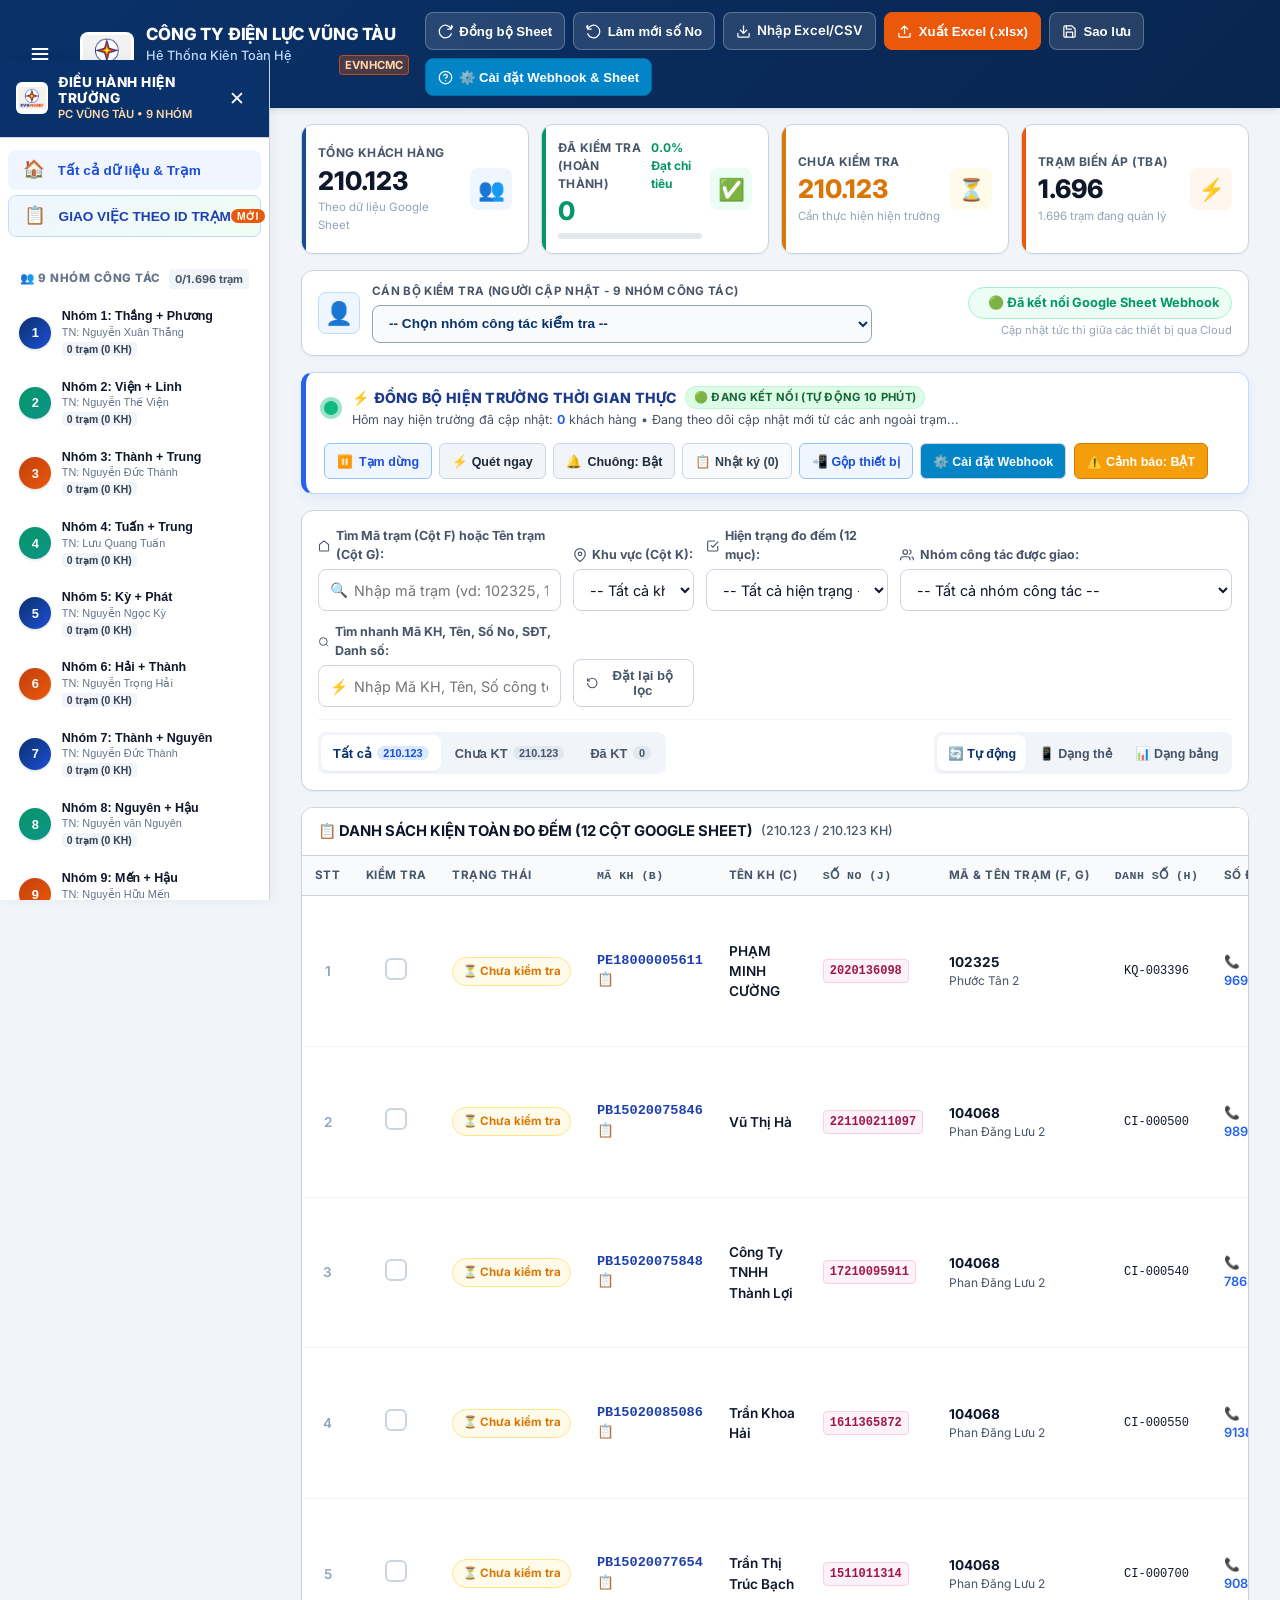
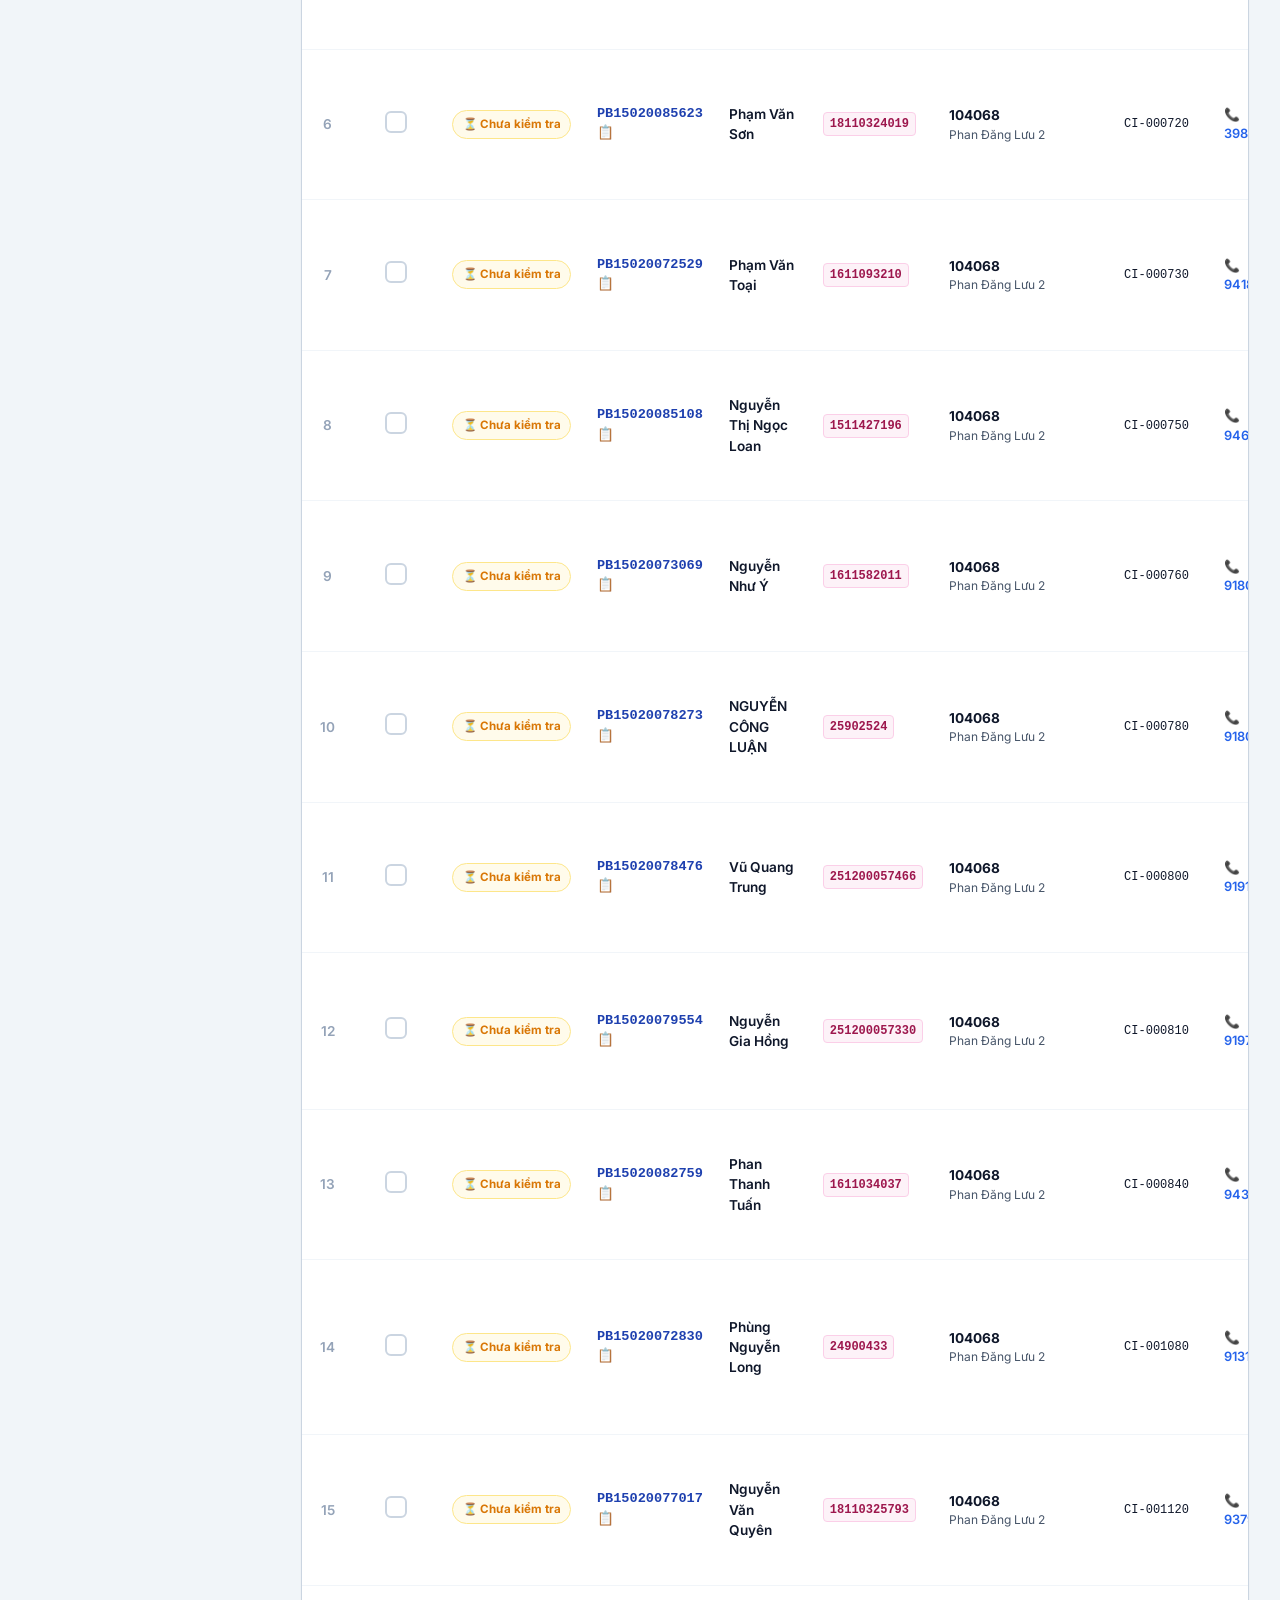
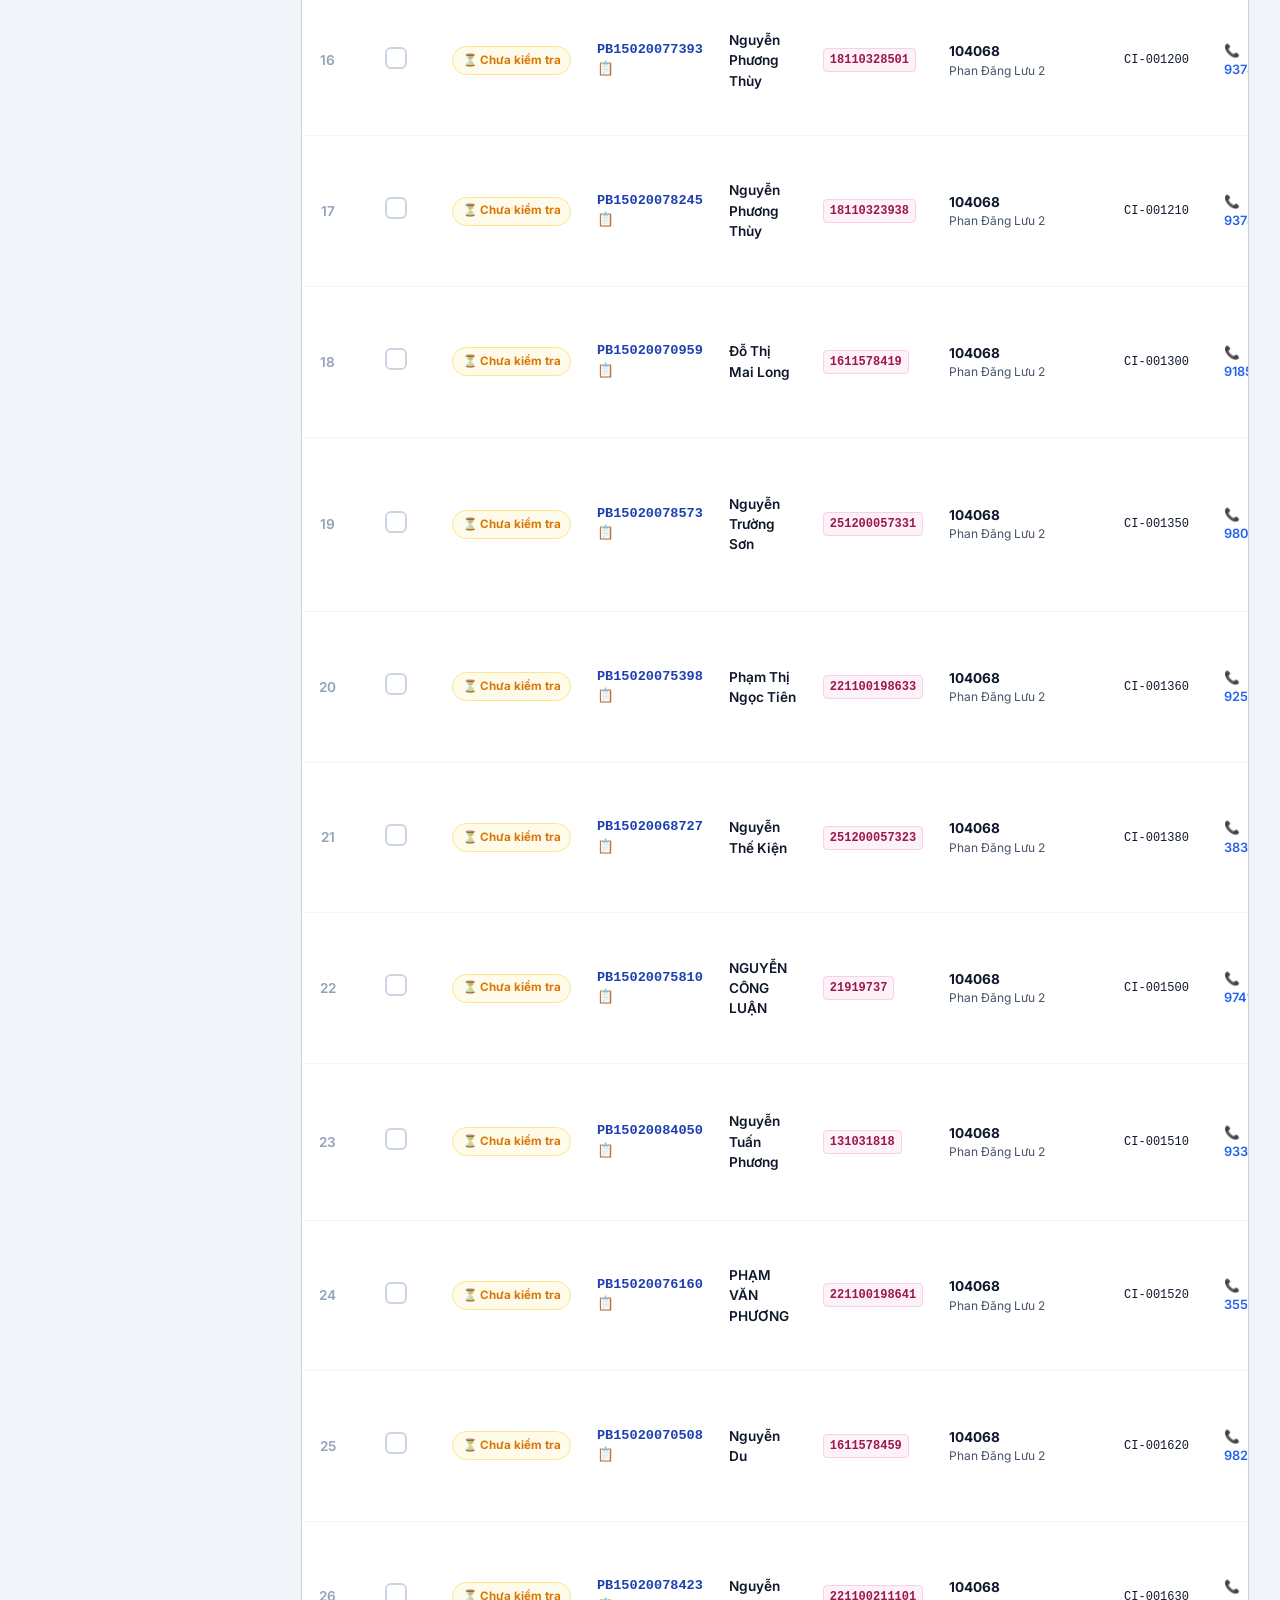
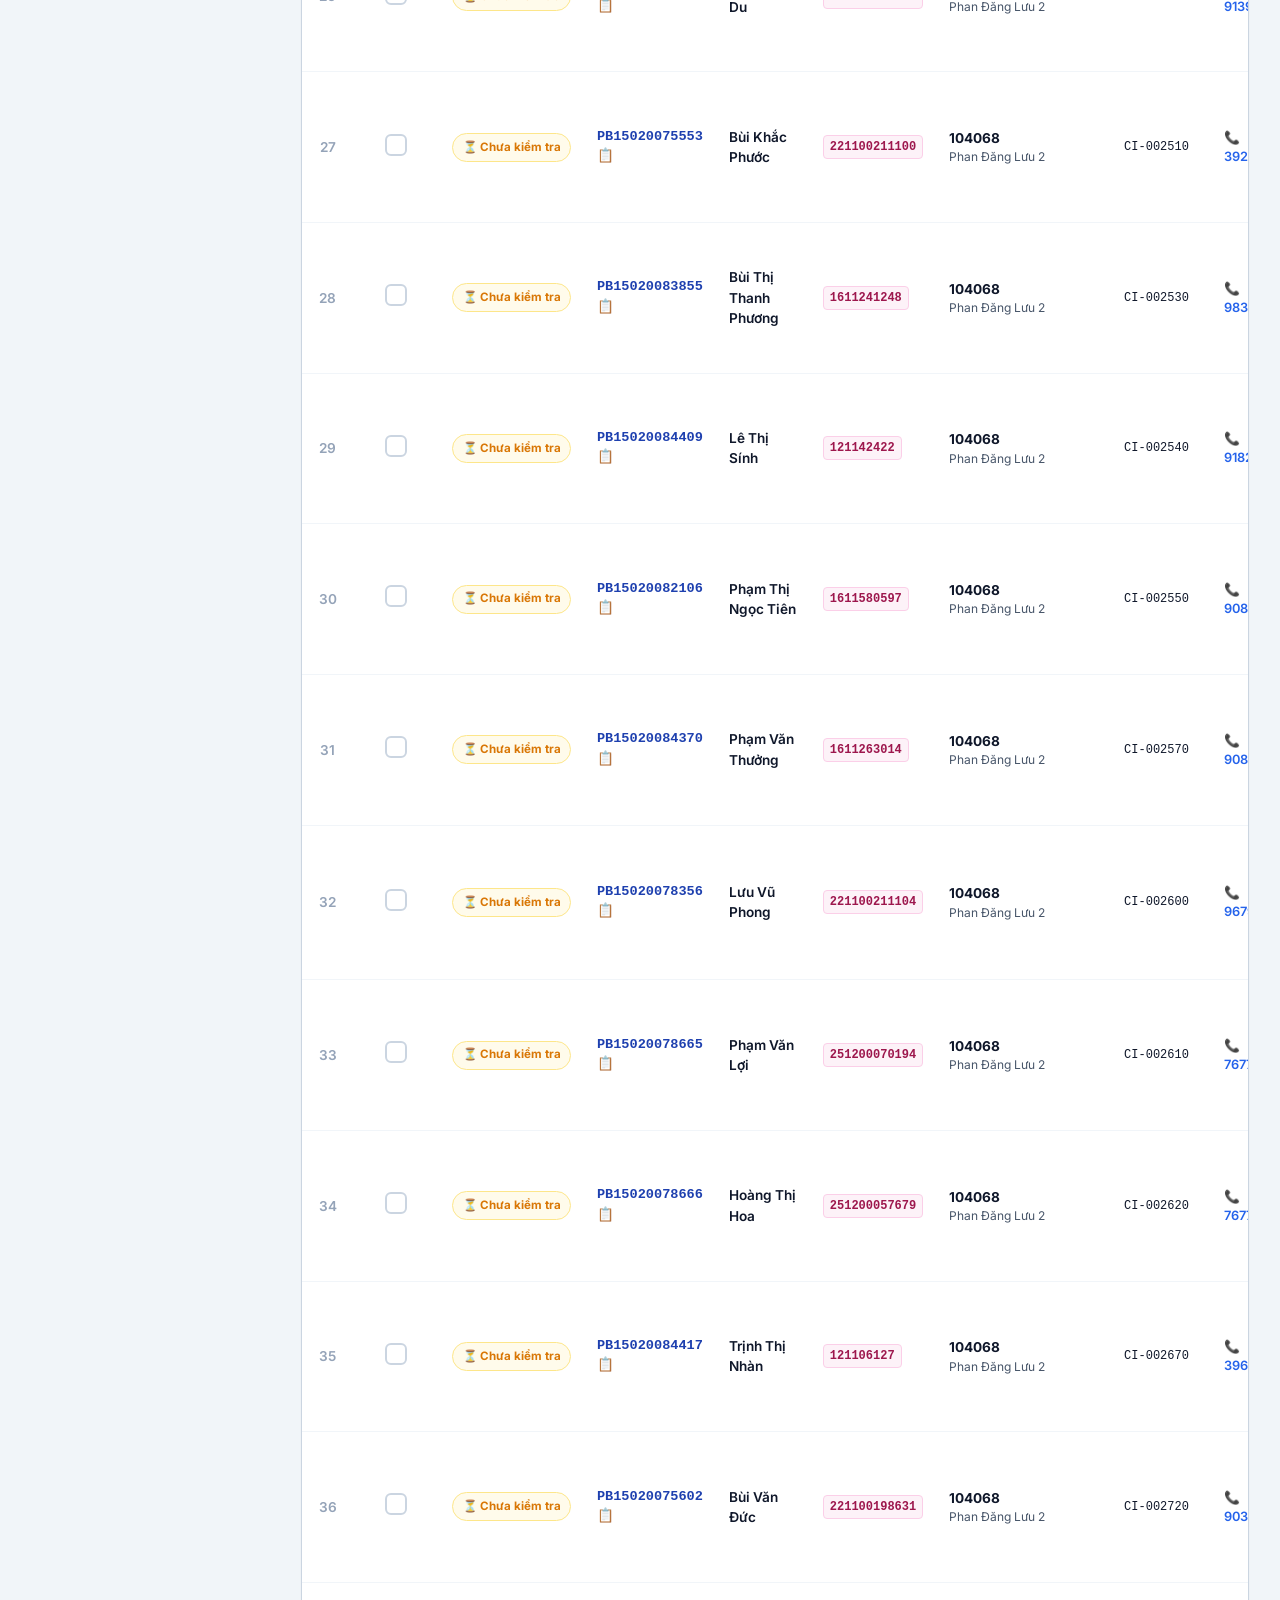
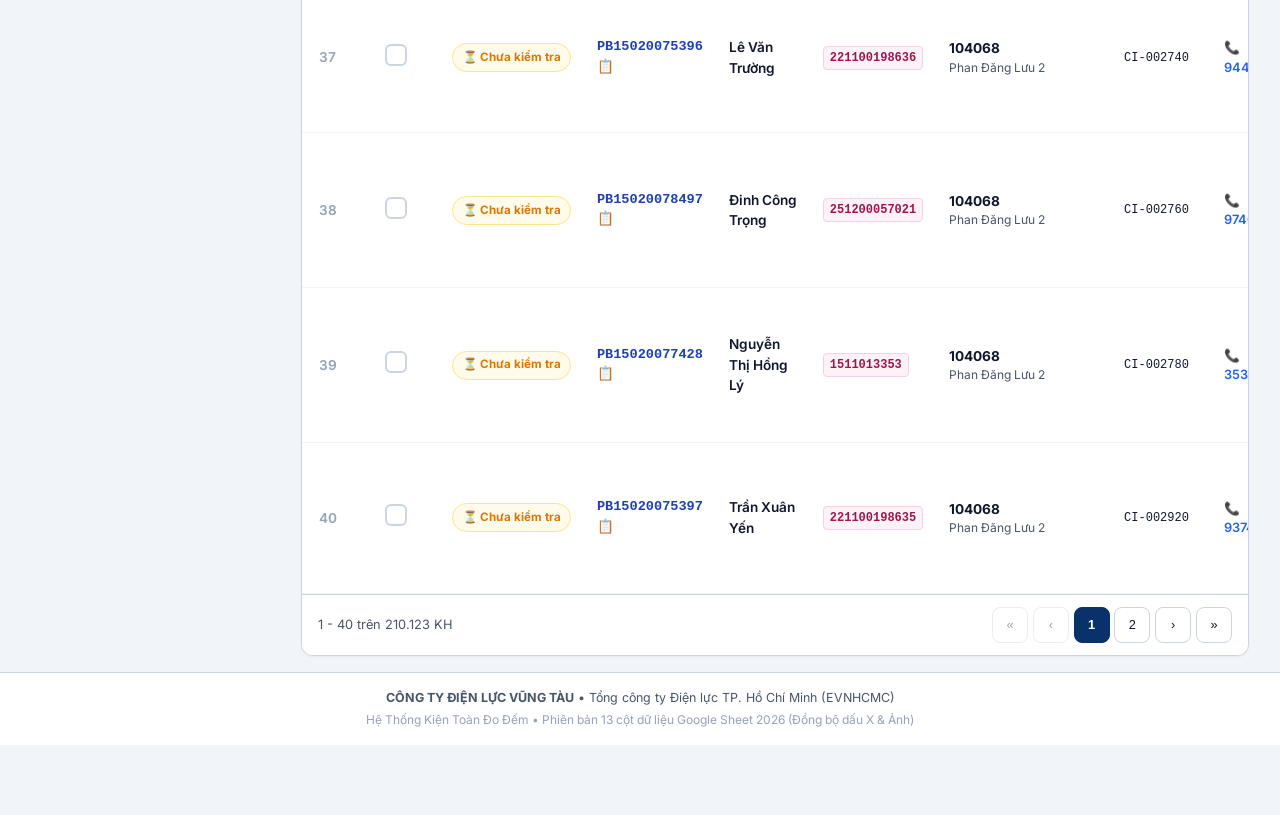
==== commit 83a3fef6: "fix(sync): tang thoi gian dong bo len 10 phut va giu nguyen trang hien tai khi dong bo da thiet bi" ====
--- a/index.html
+++ b/index.html
@@ -294,7 +294,7 @@
           <div>
             <div class="live-monitor-title">
               <span>⚡ ĐỒNG BỘ HIỆN TRƯỜNG THỜI GIAN THỰC</span>
-              <span class="live-status-pill online" id="liveStatusPill">🟢 ĐANG KẾT NỐI (TỰ ĐỘNG 15S)</span>
+              <span class="live-status-pill online" id="liveStatusPill">🟢 ĐANG KẾT NỐI (TỰ ĐỘNG 10 PHÚT)</span>
             </div>
             <div class="live-monitor-desc" id="liveMonitorDesc">
               Hôm nay hiện trường đã cập nhật: <strong id="liveCountToday">0</strong> khách hàng &bull; <span id="liveLastActivityText">Đang theo dõi cập nhật mới từ các anh ngoài trạm...</span>
@@ -883,50 +883,43 @@
     </div>
   </div>
 
-  <!-- Modal Cảnh Báo Chưa Đầy Đủ Thông Tin Kiểm Tra -->
-  <div class="modal-overlay" id="modalIncompleteWarning" style="z-index: 10050;">
-    <div class="modal-container" style="max-width: 580px; border-top: 5px solid #f59e0b; box-shadow: 0 25px 50px -12px rgba(0, 0, 0, 0.35);">
-      <div class="modal-header" style="background: linear-gradient(135deg, #fffbeb 0%, #fef3c7 100%); padding: 1rem 1.25rem;">
-        <div class="modal-title" style="color: #92400e; display: flex; align-items: center; gap: 8px; font-weight: 800; font-size: 1.05rem;">
-          <span style="font-size: 1.3rem;">⚠️</span>
-          <span>CẢNH BÁO: CHƯA ĐẦY ĐỦ THÔNG TIN KIỂM TRA</span>
-        </div>
-        <button class="btn-modal-close" onclick="closeModal('modalIncompleteWarning')">&times;</button>
-      </div>
-      <div class="modal-body" style="padding: 1.25rem 1.5rem;">
+  <!-- Modal Cảnh Báo Chưa Đầy Đủ Thông Tin Kiểm Tra (1 Ô Duy Nhất - Không Cho Lưu) -->
+  <div class="modal-overlay" id="modalIncompleteWarning" style="z-index: 10050; padding: 12px; align-items: center; justify-content: center;">
+    <div class="modal-container" style="max-width: 520px; width: 100%; border-top: 5px solid #dc2626; box-shadow: 0 25px 50px -12px rgba(0, 0, 0, 0.4); max-height: 90vh; display: flex; flex-direction: column; border-radius: 14px; overflow: hidden; margin: auto;">
+      <div class="modal-header" style="background: linear-gradient(135deg, #fef2f2 0%, #fee2e2 100%); padding: 0.9rem 1.15rem; flex-shrink: 0; border-bottom: 1px solid #fecaca;">
+        <div class="modal-title" style="color: #991b1b; display: flex; align-items: center; gap: 8px; font-weight: 800; font-size: 1.05rem;">
+          <span style="font-size: 1.25rem;">⚠️</span>
+          <span>CHƯA ĐẦY ĐỦ THÔNG TIN KIỂM TRA</span>
+        </div>
+        <button class="btn-modal-close" onclick="closeModal('modalIncompleteWarning')" style="color: #991b1b;">&times;</button>
+      </div>
+      <div class="modal-body" style="padding: 1rem 1.15rem; overflow-y: auto;">
         <!-- Customer Info Summary Card -->
-        <div id="incompleteWarnCustomerCard" style="background: #f8fafc; border: 1px solid #e2e8f0; border-radius: 8px; padding: 0.85rem 1rem; margin-bottom: 1rem;">
+        <div id="incompleteWarnCustomerCard" style="background: #f8fafc; border: 1px solid #e2e8f0; border-radius: 8px; padding: 0.75rem 0.9rem; margin-bottom: 0.85rem;">
           <!-- dynamically filled -->
         </div>
 
         <!-- Missing Items Warning List -->
-        <div style="font-size: 0.82rem; font-weight: 700; color: #475569; text-transform: uppercase; letter-spacing: 0.5px; margin-bottom: 0.5rem;">
-          Các thông tin còn thiếu:
-        </div>
-        <div id="incompleteWarnItemsList" style="display: flex; flex-direction: column; gap: 0.6rem; margin-bottom: 1.2rem;">
+        <div style="font-size: 0.8rem; font-weight: 700; color: #475569; text-transform: uppercase; letter-spacing: 0.5px; margin-bottom: 0.45rem;">
+          Các thông tin bắt buộc còn thiếu:
+        </div>
+        <div id="incompleteWarnItemsList" style="display: flex; flex-direction: column; gap: 0.5rem; margin-bottom: 0.9rem;">
           <!-- dynamically filled -->
         </div>
 
-        <!-- Question prompt -->
-        <div style="background: #fff7ed; border-left: 4px solid #f97316; padding: 0.75rem 1rem; border-radius: 4px; font-size: 0.85rem; color: #9a3412;">
-          <strong style="display: flex; align-items: center; gap: 6px;">
-            <span>❓</span>
-            <span>Bạn có muốn tiếp tục lưu khách hàng này không?</span>
-          </strong>
-          <div style="font-size: 0.78rem; color: #7c2d12; margin-top: 4px; line-height: 1.4;">
-            Bạn có thể chọn <em>Quay lại bổ sung</em> để điền nốt, hoặc chọn <em>Vẫn lưu</em> nếu hiện trường không thể bổ sung thêm.
-          </div>
-        </div>
-      </div>
-      <div class="modal-footer" style="display: flex; gap: 0.5rem; justify-content: flex-end; flex-wrap: wrap; background: #f8fafc; padding: 0.85rem 1.25rem;">
-        <button type="button" class="btn-secondary" id="btnIncompleteBack" style="font-weight: 600; padding: 0.5rem 0.85rem;">
-          ✏️ Quay lại bổ sung
-        </button>
-        <button type="button" id="btnIncompleteForceSave" style="background: #fff; border: 1px solid #d97706; color: #b45309; padding: 0.5rem 0.85rem; border-radius: 6px; font-size: 0.82rem; font-weight: 600; cursor: pointer;">
-          💾 Vẫn lưu (Giữ nguyên)
-        </button>
-        <button type="button" class="btn-header primary" id="btnIncompleteMarkCompleteAndSave" style="background: #16a34a; border-color: #15803d; font-weight: 700; padding: 0.5rem 0.95rem;">
-          ✅ Đánh dấu Đã KT & Lưu
+        <!-- Notice: Cannot save without full info -->
+        <div style="background: #fef2f2; border: 1px solid #fecaca; border-left: 4px solid #dc2626; padding: 0.75rem 0.9rem; border-radius: 6px; font-size: 0.82rem; color: #991b1b; display: flex; align-items: center; gap: 8px; line-height: 1.4;">
+          <span style="font-size: 1.3rem; flex-shrink: 0;">⛔</span>
+          <div>
+            <strong style="display: block; font-size: 0.85rem; margin-bottom: 2px;">Không thể lưu kết quả kiểm tra!</strong>
+            <span>Quy định kiểm tra bắt buộc phải có đầy đủ <strong>Hiện trạng đo đếm</strong> và <strong>Ảnh chụp công tơ</strong> mới được lưu.</span>
+          </div>
+        </div>
+      </div>
+      <div class="modal-footer" style="padding: 0.85rem 1.15rem; background: #f8fafc; border-top: 1px solid #e2e8f0; flex-shrink: 0;">
+        <button type="button" class="btn-incomplete-back" id="btnIncompleteBack" style="width: 100%; padding: 0.85rem 1rem; font-size: 0.95rem; font-weight: 800; background: linear-gradient(135deg, #dc2626 0%, #b91c1c 100%); color: #ffffff; border: none; border-radius: 8px; cursor: pointer; display: flex; align-items: center; justify-content: center; gap: 8px; box-shadow: 0 4px 10px rgba(220, 38, 38, 0.3); text-align: center;">
+          <span style="font-size: 1.15rem;">✏️</span>
+          <span>Chưa đầy đủ thông tin kiểm tra, quay lại nhập tiếp</span>
         </button>
       </div>
     </div>
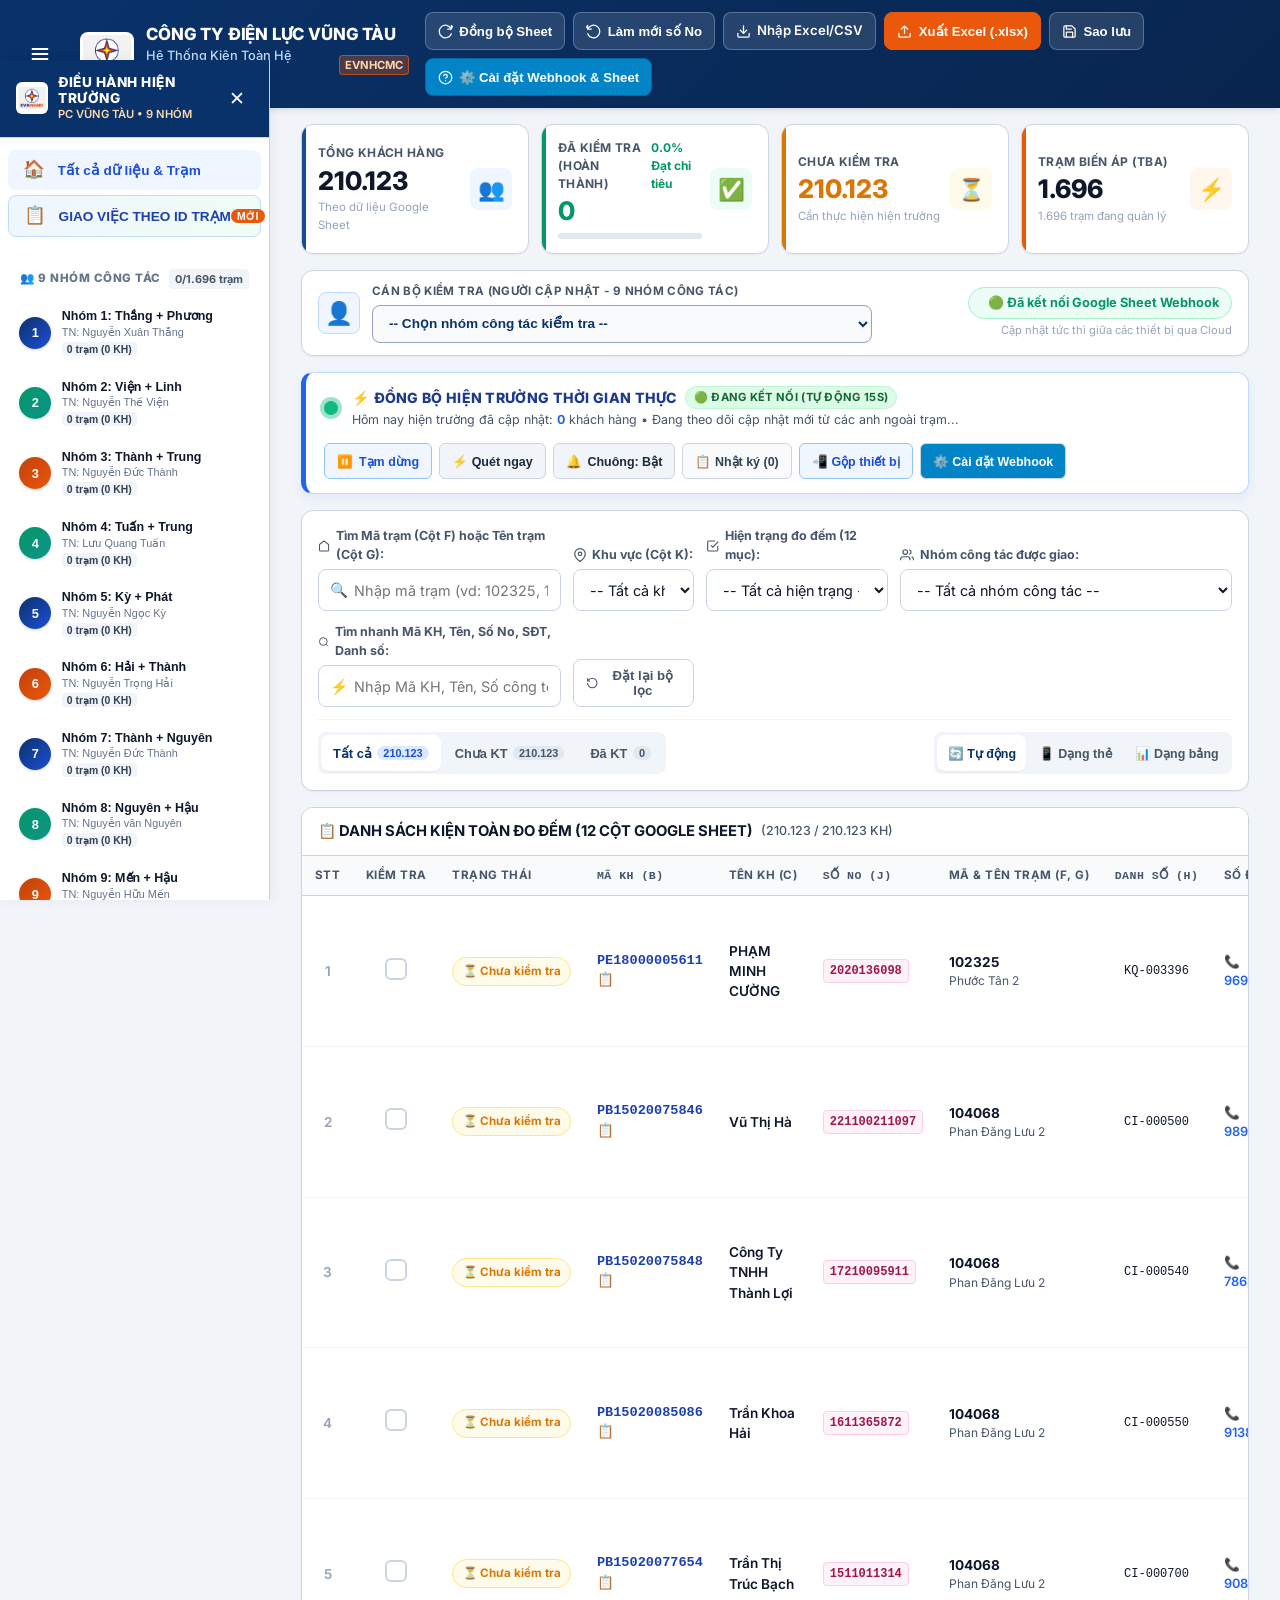
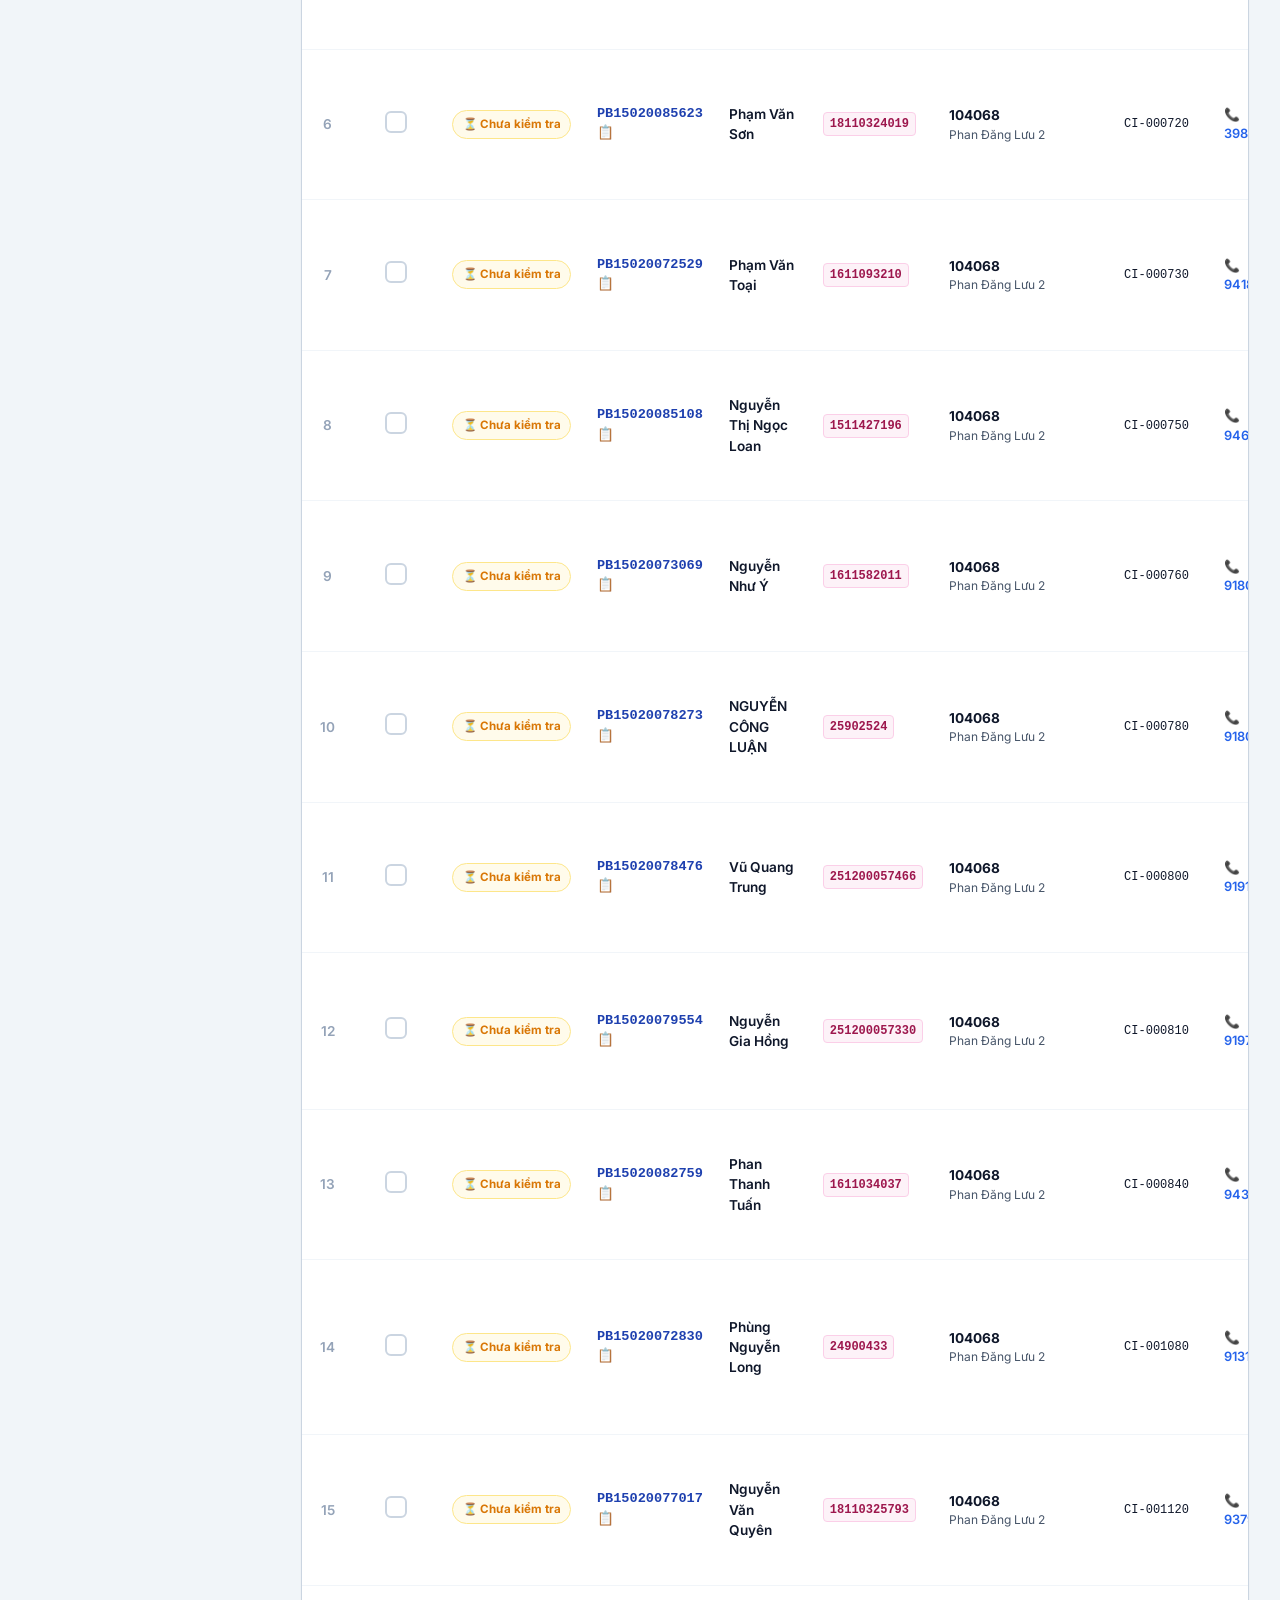
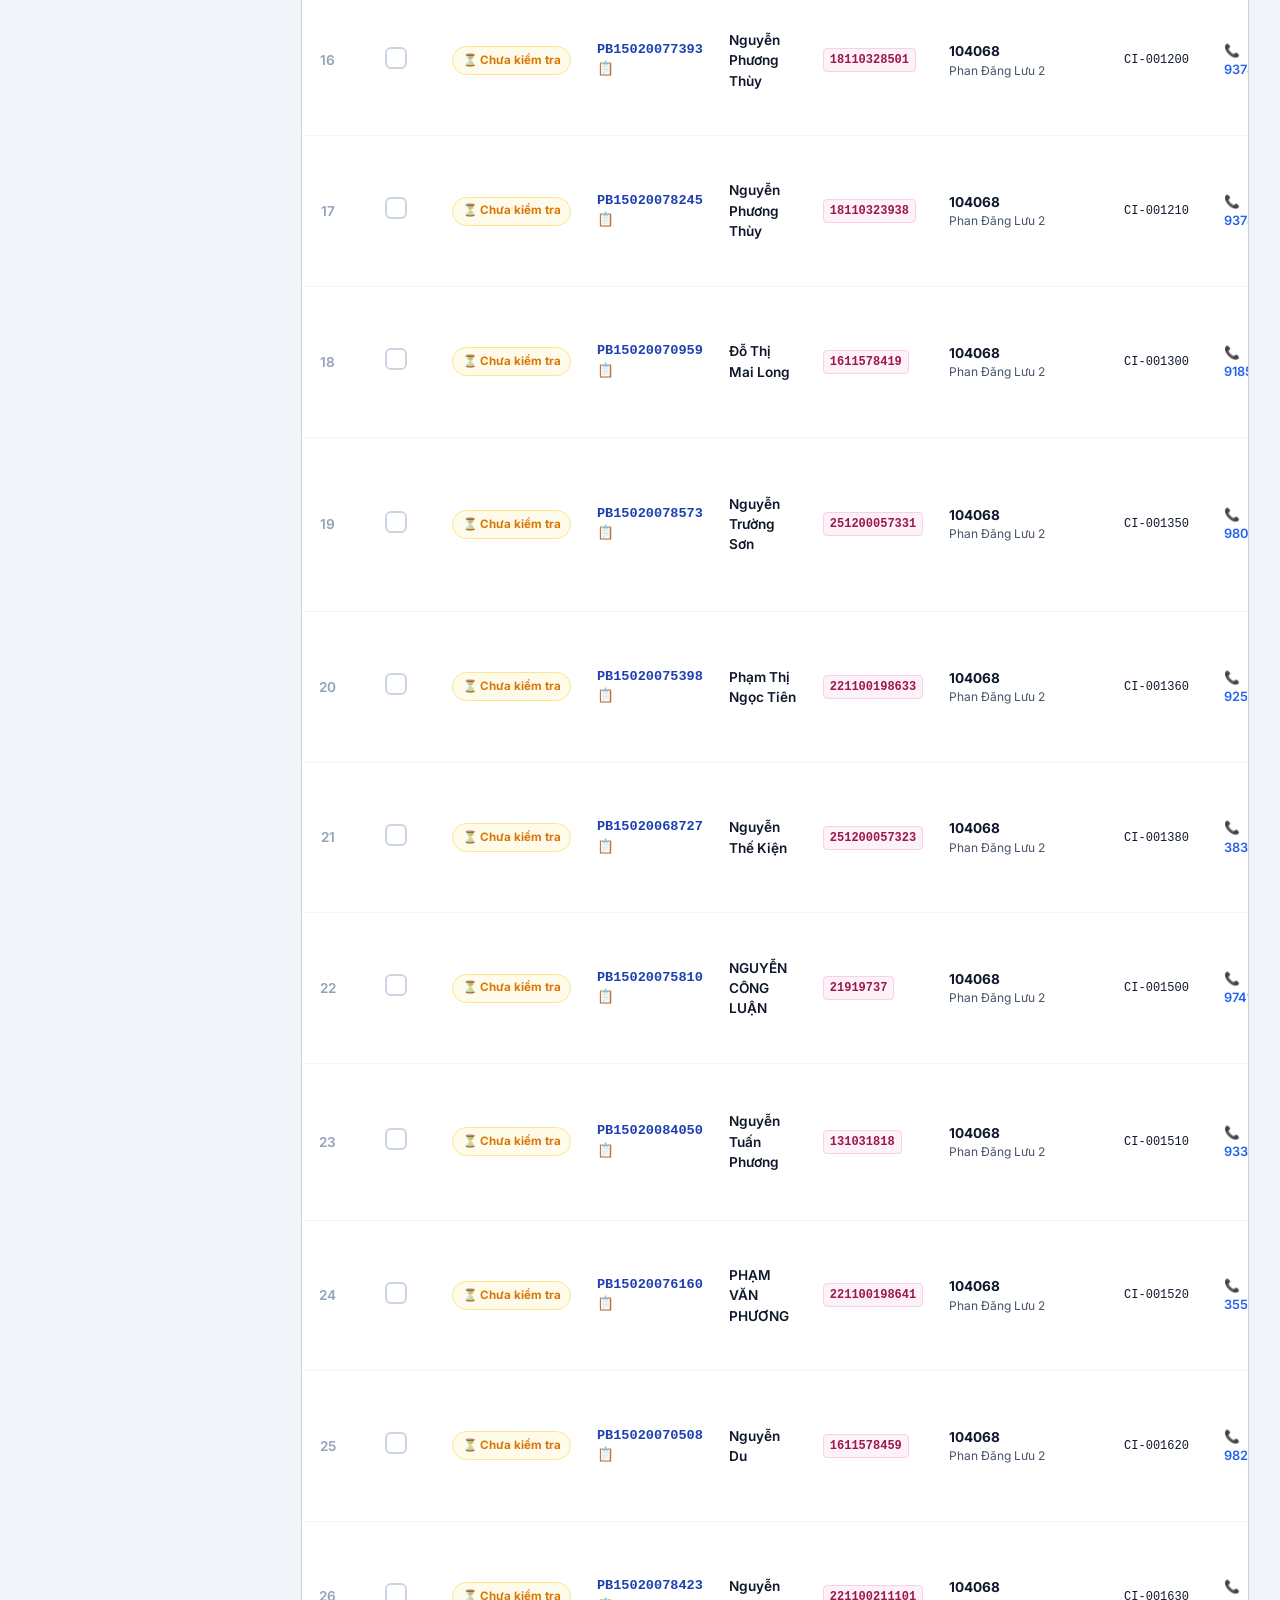
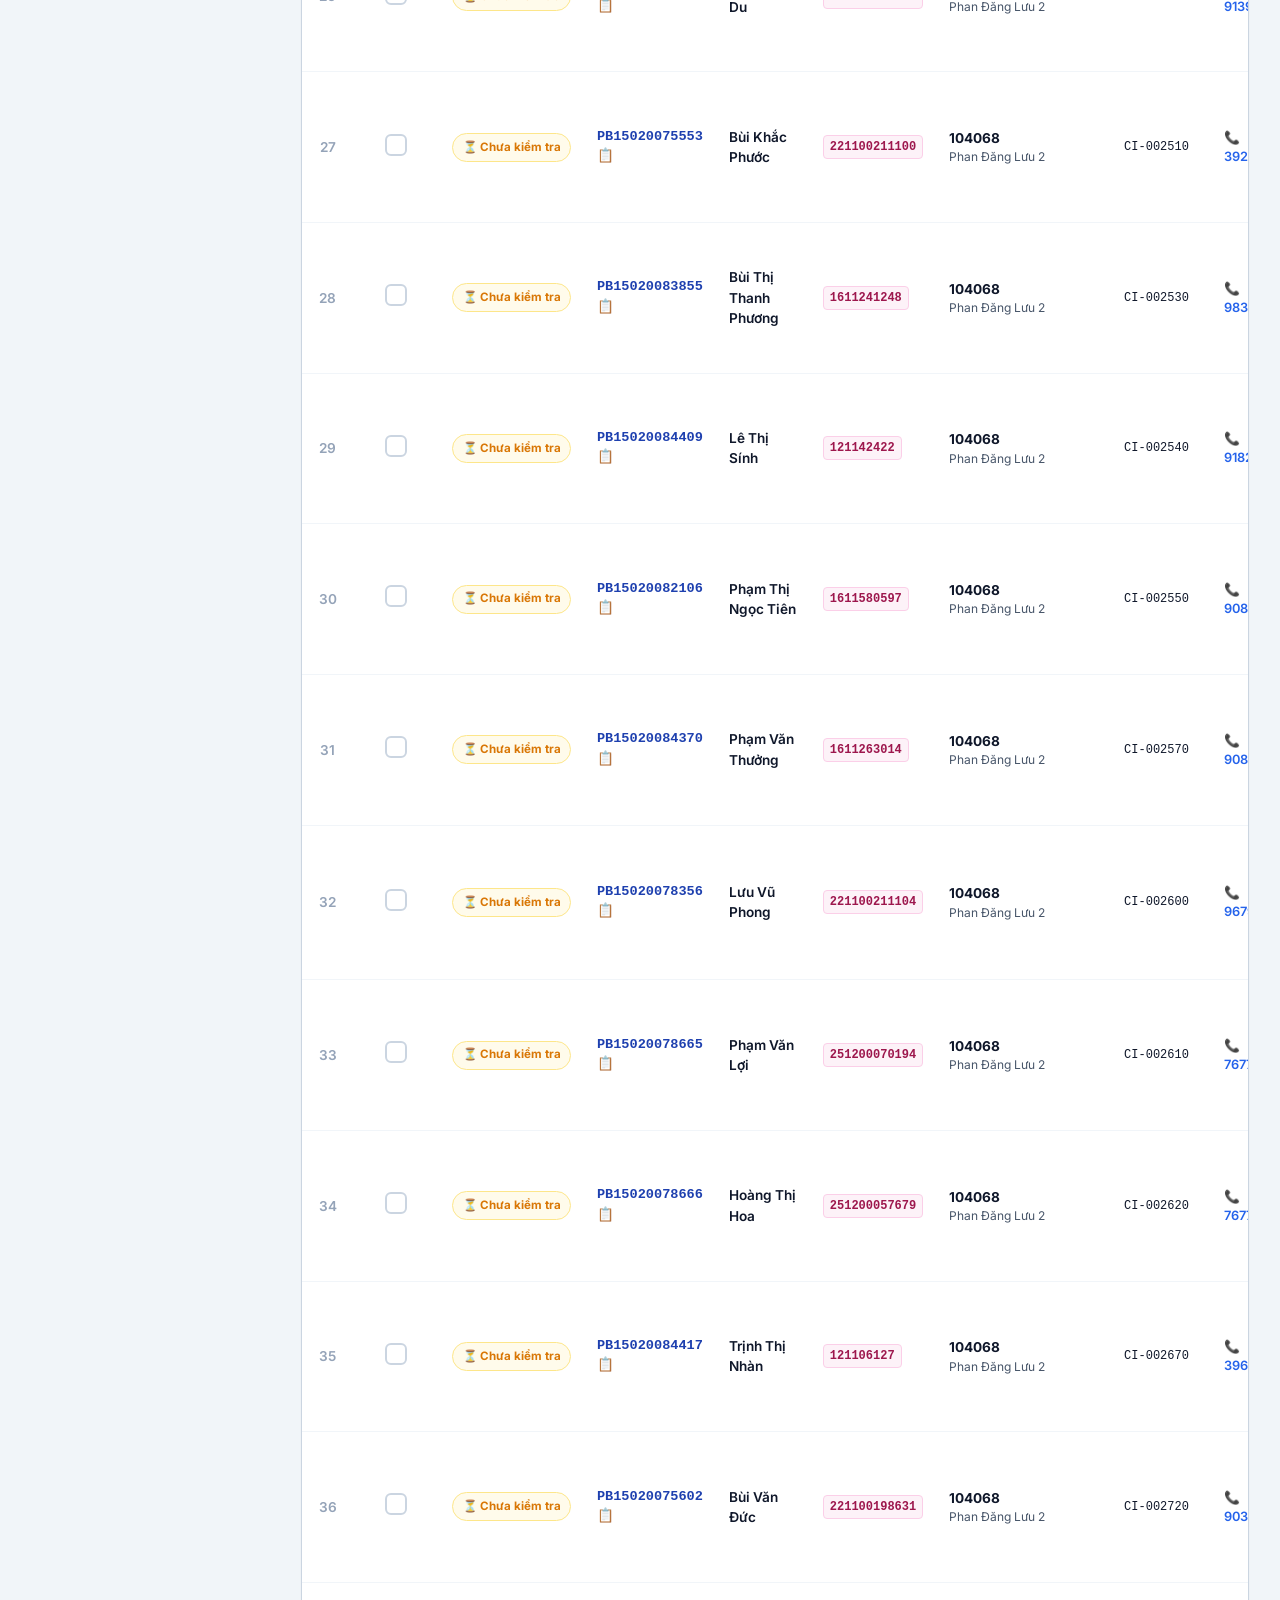
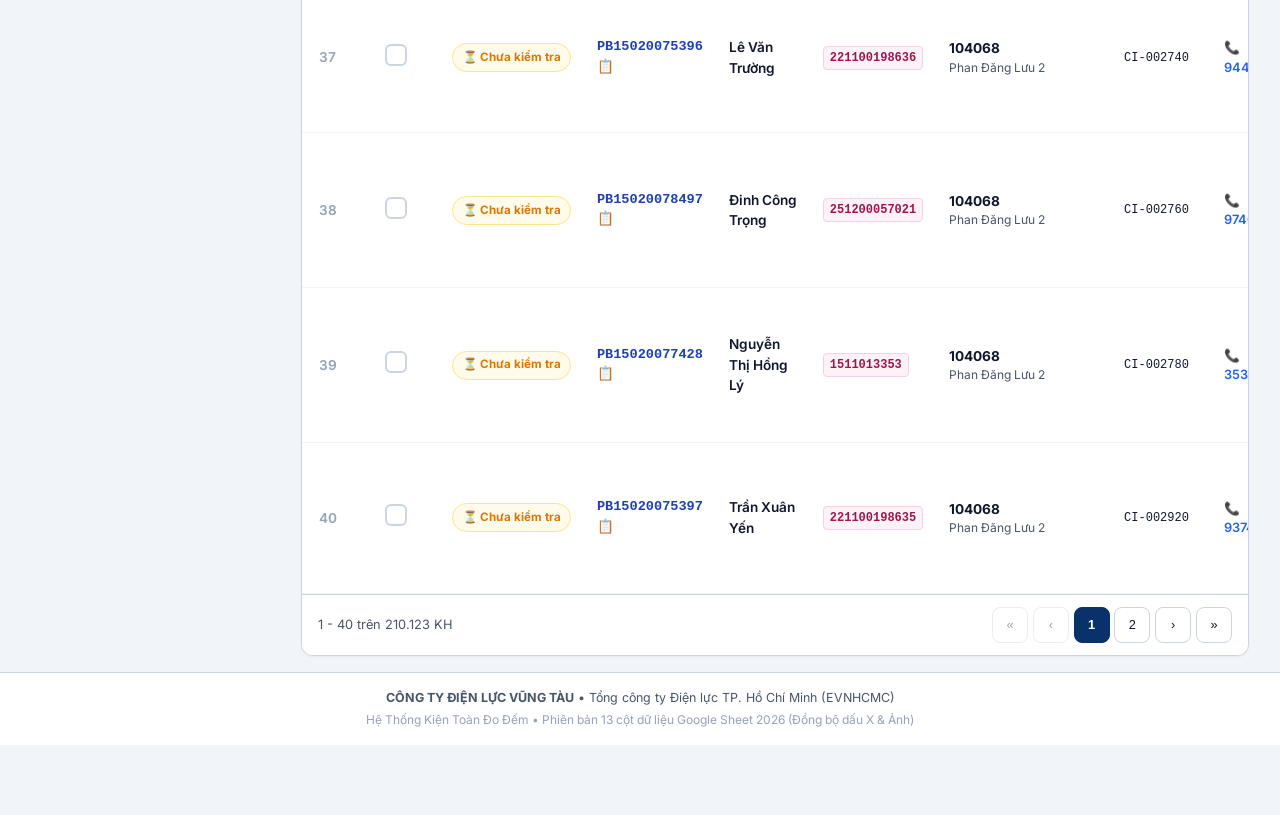
==== commit 5a2e877c: "revert: tra lai trang thai ban dau (luu truc tiep khong canh bao, dong bo 15 giay)" ====
--- a/index.html
+++ b/index.html
@@ -294,7 +294,7 @@
           <div>
             <div class="live-monitor-title">
               <span>⚡ ĐỒNG BỘ HIỆN TRƯỜNG THỜI GIAN THỰC</span>
-              <span class="live-status-pill online" id="liveStatusPill">🟢 ĐANG KẾT NỐI (TỰ ĐỘNG 10 PHÚT)</span>
+              <span class="live-status-pill online" id="liveStatusPill">🟢 ĐANG KẾT NỐI (TỰ ĐỘNG 15S)</span>
             </div>
             <div class="live-monitor-desc" id="liveMonitorDesc">
               Hôm nay hiện trường đã cập nhật: <strong id="liveCountToday">0</strong> khách hàng &bull; <span id="liveLastActivityText">Đang theo dõi cập nhật mới từ các anh ngoài trạm...</span>
@@ -322,9 +322,6 @@
           </button>
           <button type="button" class="btn-live-ctrl" onclick="openModal('modalSheetGuide')" title="Cài đặt đường link Webhook Google Sheet" style="background: #0284c7; color: #ffffff; font-weight: 700;">
             <span>⚙️ Cài đặt Webhook</span>
-          </button>
-          <button type="button" class="btn-live-ctrl" id="btnToggleIncompleteWarn" onclick="window.PCVT.toggleIncompleteWarning()" title="Bật/Tắt cảnh báo khi lưu thông tin chưa đầy đủ" style="background: #f59e0b; color: #ffffff; font-weight: 700; border-color: #d97706;">
-            <span id="labelToggleIncompleteWarn">⚠️ Cảnh báo: BẬT</span>
           </button>
         </div>
       </div>
@@ -883,48 +880,6 @@
     </div>
   </div>
 
-  <!-- Modal Cảnh Báo Chưa Đầy Đủ Thông Tin Kiểm Tra (1 Ô Duy Nhất - Không Cho Lưu) -->
-  <div class="modal-overlay" id="modalIncompleteWarning" style="z-index: 10050; padding: 12px; align-items: center; justify-content: center;">
-    <div class="modal-container" style="max-width: 520px; width: 100%; border-top: 5px solid #dc2626; box-shadow: 0 25px 50px -12px rgba(0, 0, 0, 0.4); max-height: 90vh; display: flex; flex-direction: column; border-radius: 14px; overflow: hidden; margin: auto;">
-      <div class="modal-header" style="background: linear-gradient(135deg, #fef2f2 0%, #fee2e2 100%); padding: 0.9rem 1.15rem; flex-shrink: 0; border-bottom: 1px solid #fecaca;">
-        <div class="modal-title" style="color: #991b1b; display: flex; align-items: center; gap: 8px; font-weight: 800; font-size: 1.05rem;">
-          <span style="font-size: 1.25rem;">⚠️</span>
-          <span>CHƯA ĐẦY ĐỦ THÔNG TIN KIỂM TRA</span>
-        </div>
-        <button class="btn-modal-close" onclick="closeModal('modalIncompleteWarning')" style="color: #991b1b;">&times;</button>
-      </div>
-      <div class="modal-body" style="padding: 1rem 1.15rem; overflow-y: auto;">
-        <!-- Customer Info Summary Card -->
-        <div id="incompleteWarnCustomerCard" style="background: #f8fafc; border: 1px solid #e2e8f0; border-radius: 8px; padding: 0.75rem 0.9rem; margin-bottom: 0.85rem;">
-          <!-- dynamically filled -->
-        </div>
-
-        <!-- Missing Items Warning List -->
-        <div style="font-size: 0.8rem; font-weight: 700; color: #475569; text-transform: uppercase; letter-spacing: 0.5px; margin-bottom: 0.45rem;">
-          Các thông tin bắt buộc còn thiếu:
-        </div>
-        <div id="incompleteWarnItemsList" style="display: flex; flex-direction: column; gap: 0.5rem; margin-bottom: 0.9rem;">
-          <!-- dynamically filled -->
-        </div>
-
-        <!-- Notice: Cannot save without full info -->
-        <div style="background: #fef2f2; border: 1px solid #fecaca; border-left: 4px solid #dc2626; padding: 0.75rem 0.9rem; border-radius: 6px; font-size: 0.82rem; color: #991b1b; display: flex; align-items: center; gap: 8px; line-height: 1.4;">
-          <span style="font-size: 1.3rem; flex-shrink: 0;">⛔</span>
-          <div>
-            <strong style="display: block; font-size: 0.85rem; margin-bottom: 2px;">Không thể lưu kết quả kiểm tra!</strong>
-            <span>Quy định kiểm tra bắt buộc phải có đầy đủ <strong>Hiện trạng đo đếm</strong> và <strong>Ảnh chụp công tơ</strong> mới được lưu.</span>
-          </div>
-        </div>
-      </div>
-      <div class="modal-footer" style="padding: 0.85rem 1.15rem; background: #f8fafc; border-top: 1px solid #e2e8f0; flex-shrink: 0;">
-        <button type="button" class="btn-incomplete-back" id="btnIncompleteBack" style="width: 100%; padding: 0.85rem 1rem; font-size: 0.95rem; font-weight: 800; background: linear-gradient(135deg, #dc2626 0%, #b91c1c 100%); color: #ffffff; border: none; border-radius: 8px; cursor: pointer; display: flex; align-items: center; justify-content: center; gap: 8px; box-shadow: 0 4px 10px rgba(220, 38, 38, 0.3); text-align: center;">
-          <span style="font-size: 1.15rem;">✏️</span>
-          <span>Chưa đầy đủ thông tin kiểm tra, quay lại nhập tiếp</span>
-        </button>
-      </div>
-    </div>
-  </div>
-
   <!-- Toast Notification Container -->
   <div class="toast-container" id="toastContainer"></div>
 
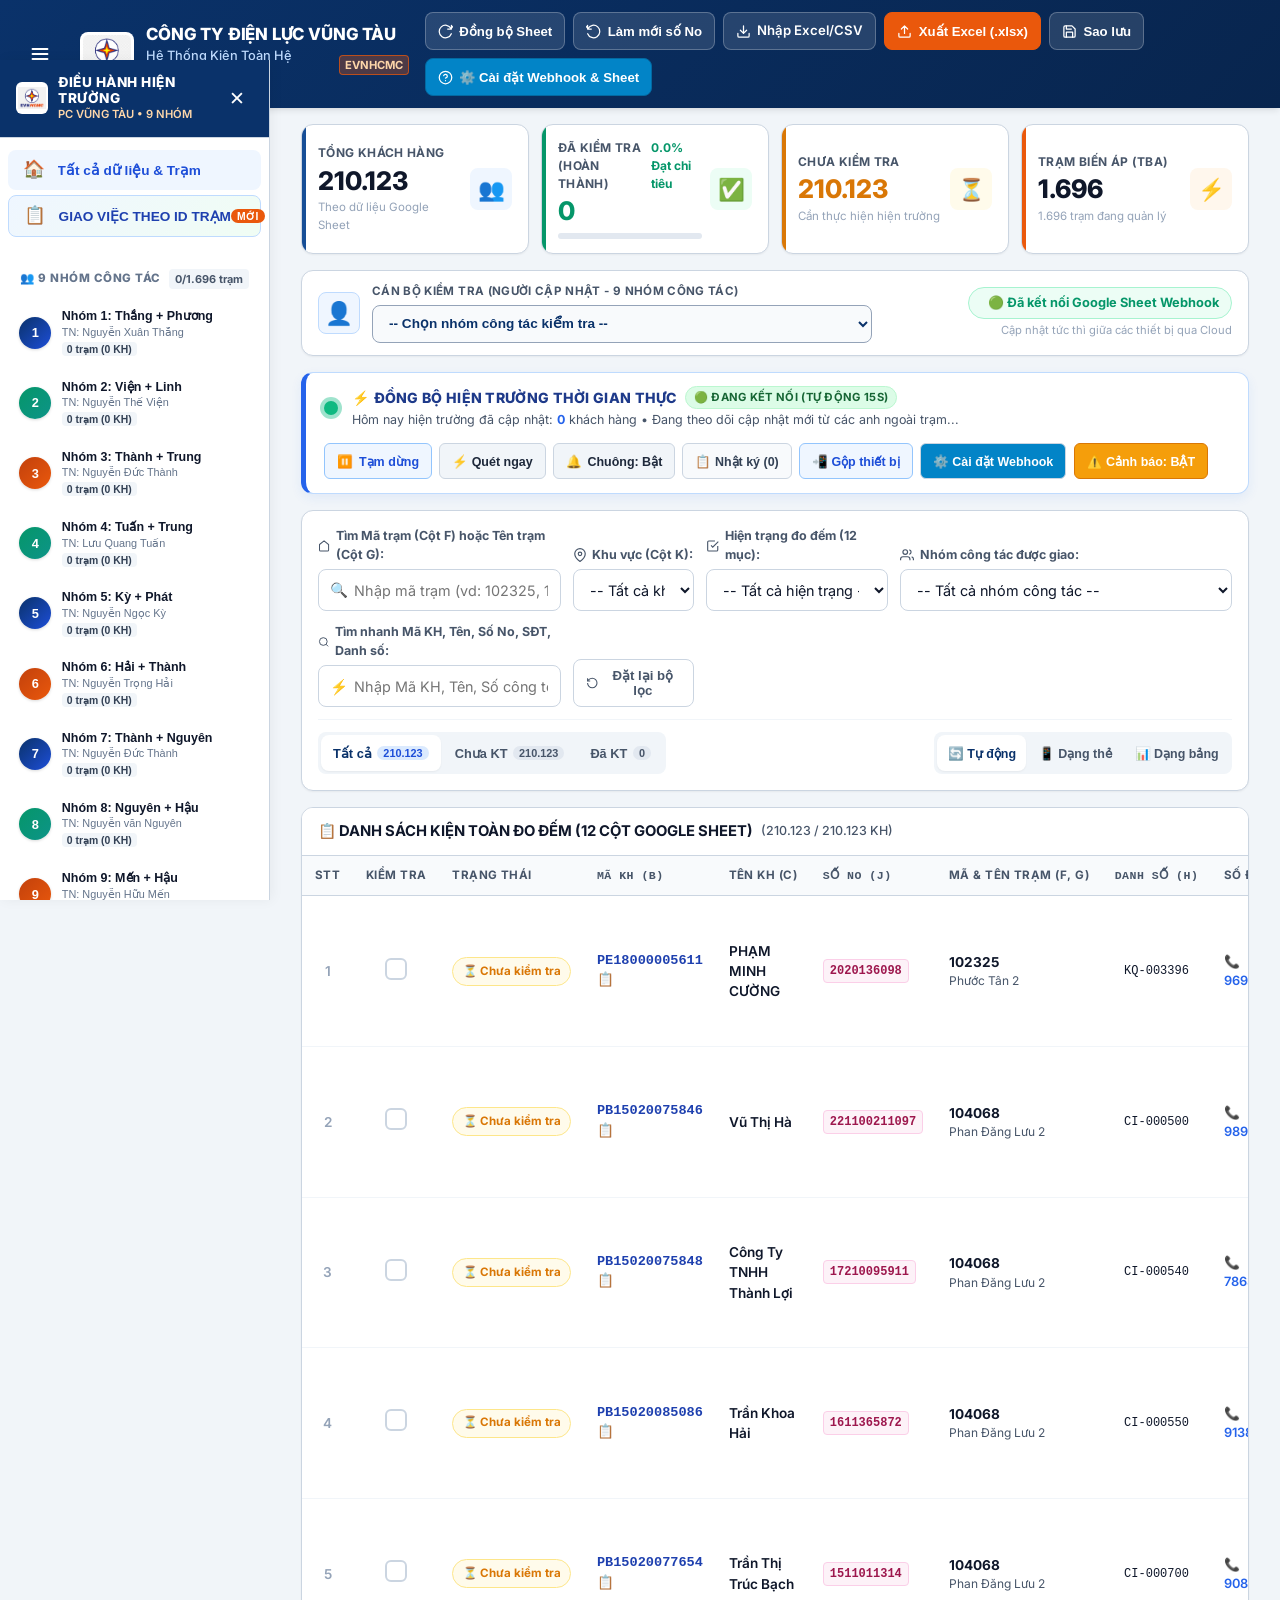
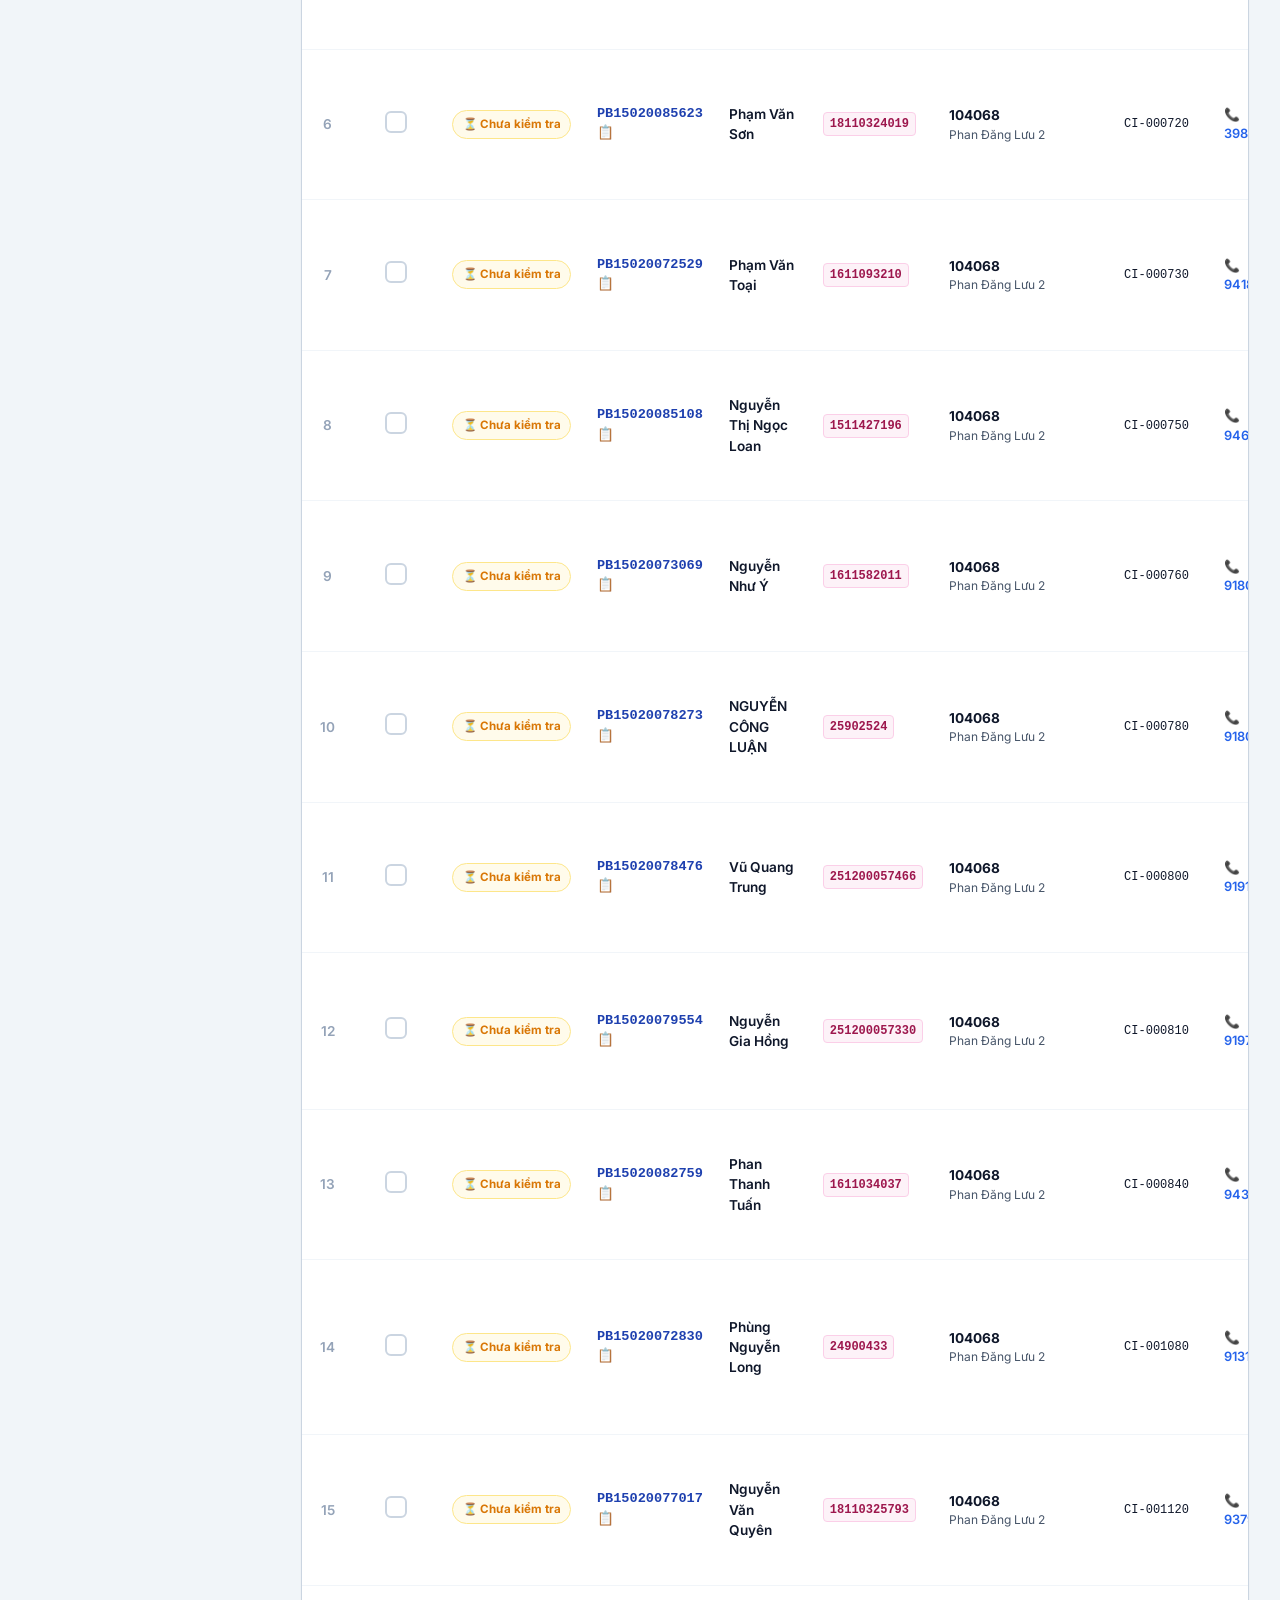
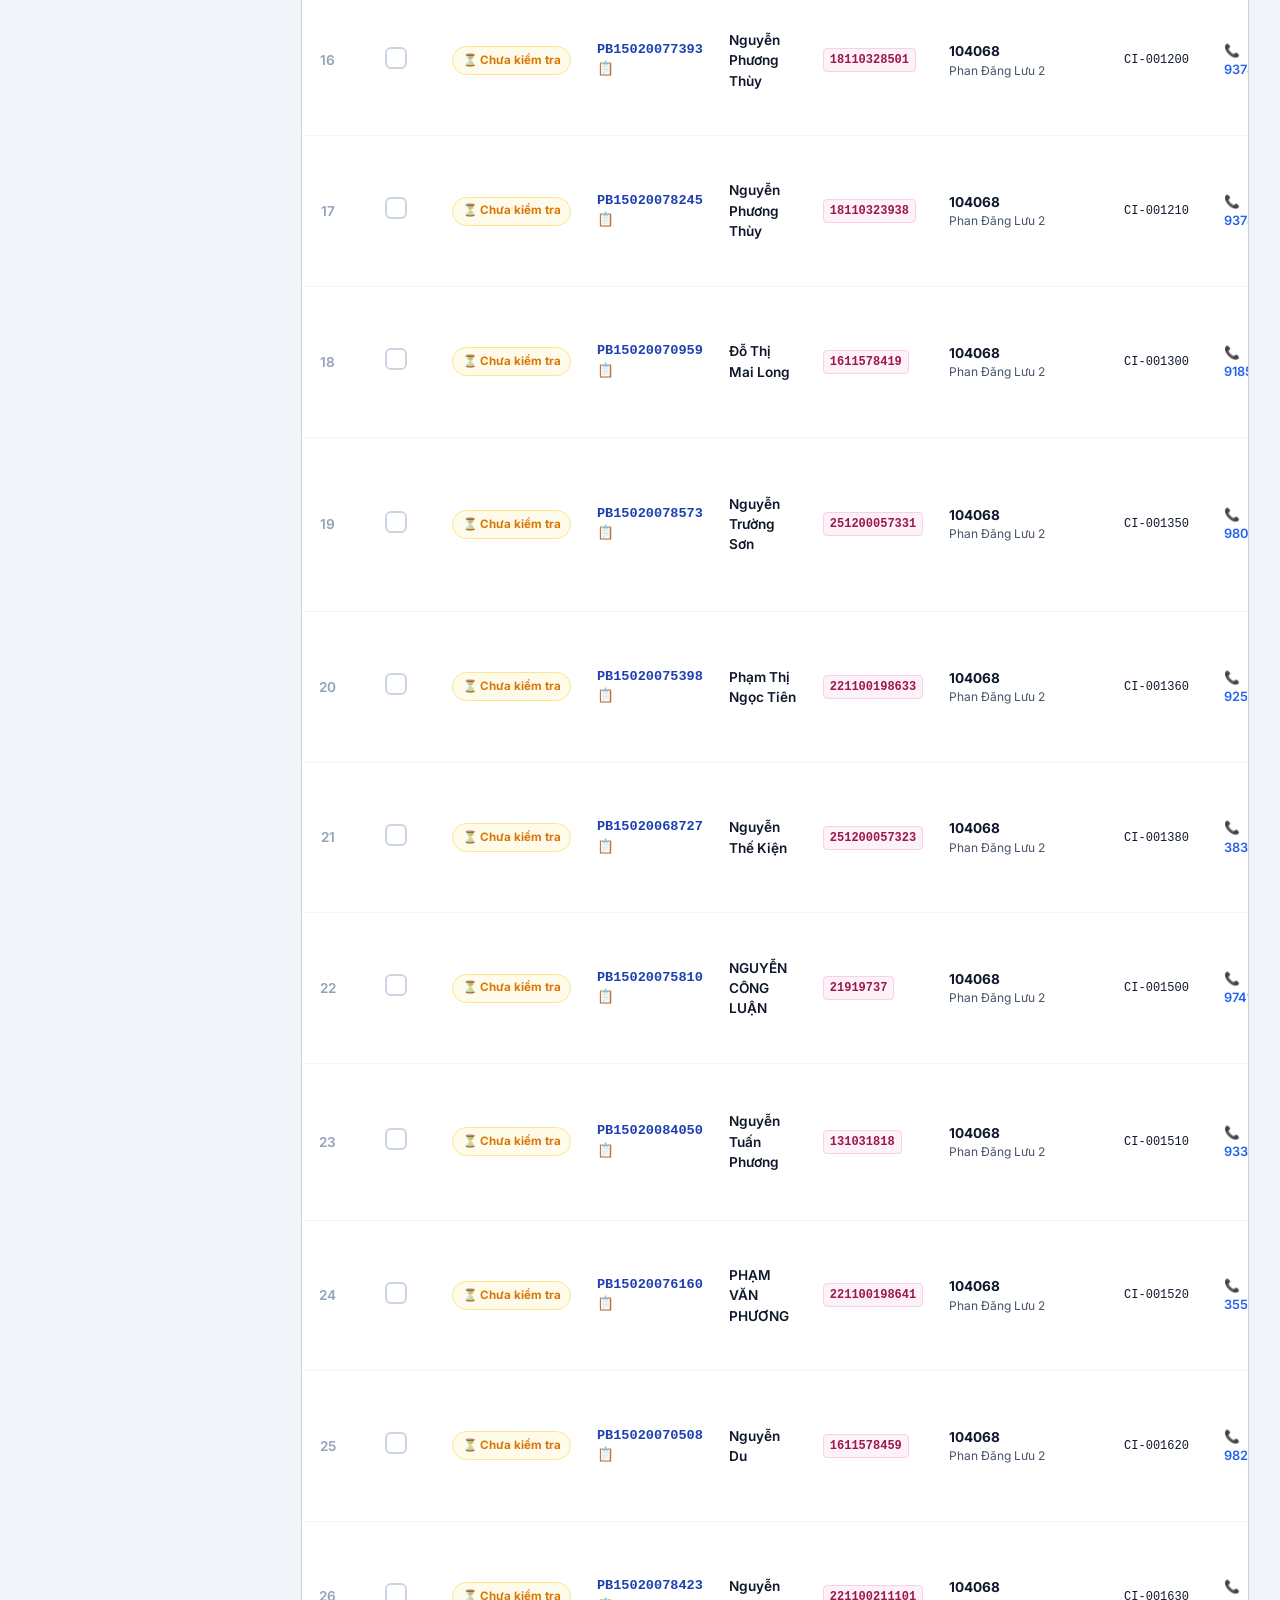
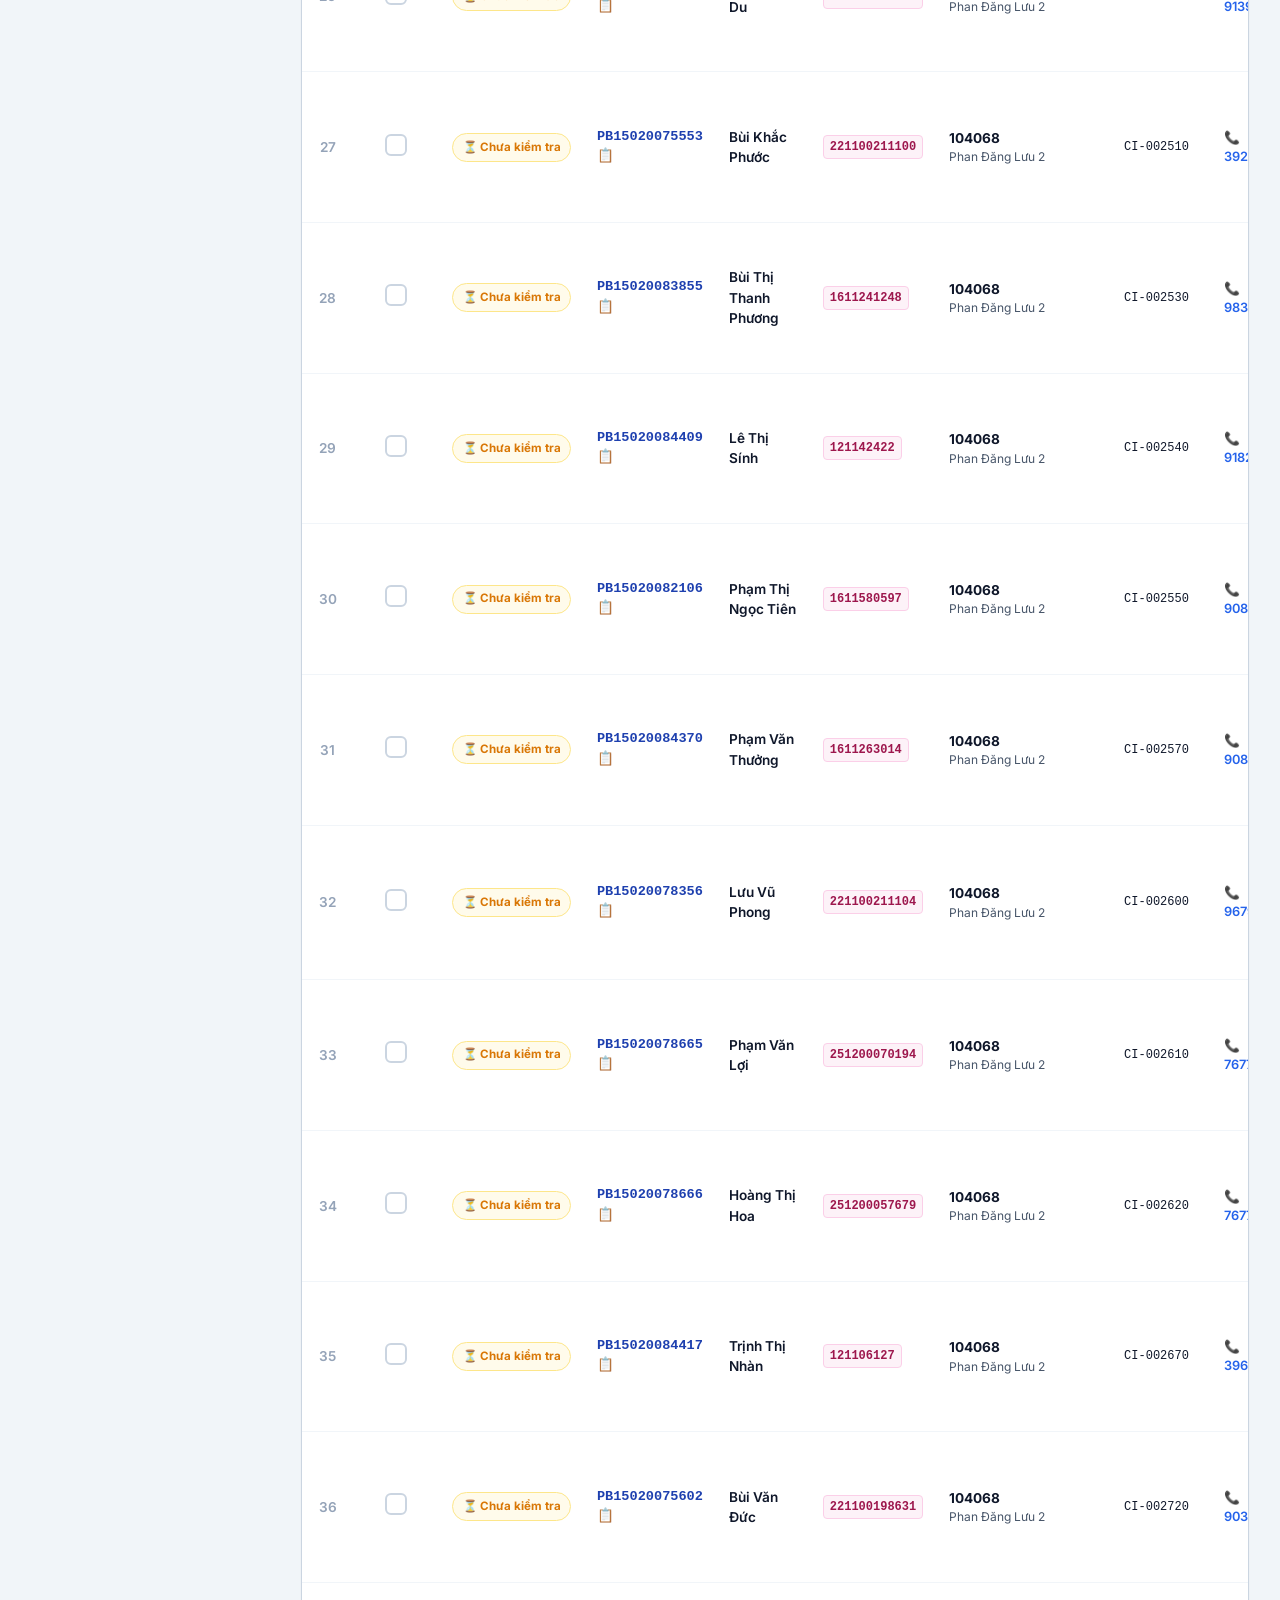
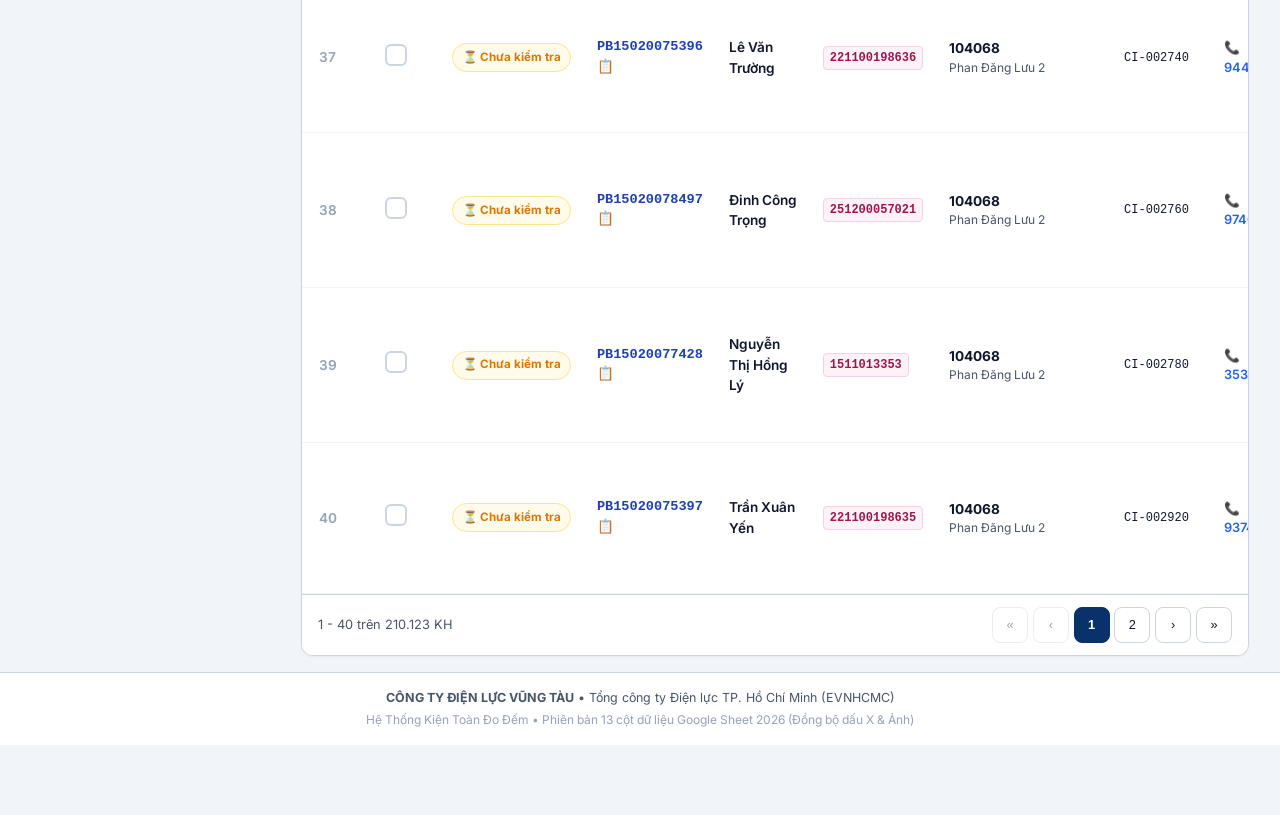
==== commit 5e84b94c: "feat(validation): khoi phuc canh bao bat buoc day du thong tin moi cho phep luu (modal 1 nut)" ====
--- a/index.html
+++ b/index.html
@@ -322,6 +322,9 @@
           </button>
           <button type="button" class="btn-live-ctrl" onclick="openModal('modalSheetGuide')" title="Cài đặt đường link Webhook Google Sheet" style="background: #0284c7; color: #ffffff; font-weight: 700;">
             <span>⚙️ Cài đặt Webhook</span>
+          </button>
+          <button type="button" class="btn-live-ctrl" id="btnToggleIncompleteWarn" onclick="window.PCVT.toggleIncompleteWarning()" title="Bật/Tắt cảnh báo khi lưu thông tin chưa đầy đủ" style="background: #f59e0b; color: #ffffff; font-weight: 700; border-color: #d97706;">
+            <span id="labelToggleIncompleteWarn">⚠️ Cảnh báo: BẬT</span>
           </button>
         </div>
       </div>
@@ -880,6 +883,48 @@
     </div>
   </div>
 
+  <!-- Modal Cảnh Báo Chưa Đầy Đủ Thông Tin Kiểm Tra (1 Ô Duy Nhất - Không Cho Lưu) -->
+  <div class="modal-overlay" id="modalIncompleteWarning" style="z-index: 10050; padding: 12px; align-items: center; justify-content: center;">
+    <div class="modal-container" style="max-width: 520px; width: 100%; border-top: 5px solid #dc2626; box-shadow: 0 25px 50px -12px rgba(0, 0, 0, 0.4); max-height: 90vh; display: flex; flex-direction: column; border-radius: 14px; overflow: hidden; margin: auto;">
+      <div class="modal-header" style="background: linear-gradient(135deg, #fef2f2 0%, #fee2e2 100%); padding: 0.9rem 1.15rem; flex-shrink: 0; border-bottom: 1px solid #fecaca;">
+        <div class="modal-title" style="color: #991b1b; display: flex; align-items: center; gap: 8px; font-weight: 800; font-size: 1.05rem;">
+          <span style="font-size: 1.25rem;">⚠️</span>
+          <span>CHƯA ĐẦY ĐỦ THÔNG TIN KIỂM TRA</span>
+        </div>
+        <button class="btn-modal-close" onclick="closeModal('modalIncompleteWarning')" style="color: #991b1b;">&times;</button>
+      </div>
+      <div class="modal-body" style="padding: 1rem 1.15rem; overflow-y: auto;">
+        <!-- Customer Info Summary Card -->
+        <div id="incompleteWarnCustomerCard" style="background: #f8fafc; border: 1px solid #e2e8f0; border-radius: 8px; padding: 0.75rem 0.9rem; margin-bottom: 0.85rem;">
+          <!-- dynamically filled -->
+        </div>
+
+        <!-- Missing Items Warning List -->
+        <div style="font-size: 0.8rem; font-weight: 700; color: #475569; text-transform: uppercase; letter-spacing: 0.5px; margin-bottom: 0.45rem;">
+          Các thông tin bắt buộc còn thiếu:
+        </div>
+        <div id="incompleteWarnItemsList" style="display: flex; flex-direction: column; gap: 0.5rem; margin-bottom: 0.9rem;">
+          <!-- dynamically filled -->
+        </div>
+
+        <!-- Notice: Cannot save without full info -->
+        <div style="background: #fef2f2; border: 1px solid #fecaca; border-left: 4px solid #dc2626; padding: 0.75rem 0.9rem; border-radius: 6px; font-size: 0.82rem; color: #991b1b; display: flex; align-items: center; gap: 8px; line-height: 1.4;">
+          <span style="font-size: 1.3rem; flex-shrink: 0;">⛔</span>
+          <div>
+            <strong style="display: block; font-size: 0.85rem; margin-bottom: 2px;">Không thể lưu kết quả kiểm tra!</strong>
+            <span>Quy định kiểm tra bắt buộc phải có đầy đủ <strong>Hiện trạng đo đếm</strong> và <strong>Ảnh chụp công tơ</strong> mới được lưu.</span>
+          </div>
+        </div>
+      </div>
+      <div class="modal-footer" style="padding: 0.85rem 1.15rem; background: #f8fafc; border-top: 1px solid #e2e8f0; flex-shrink: 0;">
+        <button type="button" class="btn-incomplete-back" id="btnIncompleteBack" style="width: 100%; padding: 0.85rem 1rem; font-size: 0.95rem; font-weight: 800; background: linear-gradient(135deg, #dc2626 0%, #b91c1c 100%); color: #ffffff; border: none; border-radius: 8px; cursor: pointer; display: flex; align-items: center; justify-content: center; gap: 8px; box-shadow: 0 4px 10px rgba(220, 38, 38, 0.3); text-align: center;">
+          <span style="font-size: 1.15rem;">✏️</span>
+          <span>Chưa đầy đủ thông tin kiểm tra, quay lại nhập tiếp</span>
+        </button>
+      </div>
+    </div>
+  </div>
+
   <!-- Toast Notification Container -->
   <div class="toast-container" id="toastContainer"></div>
 
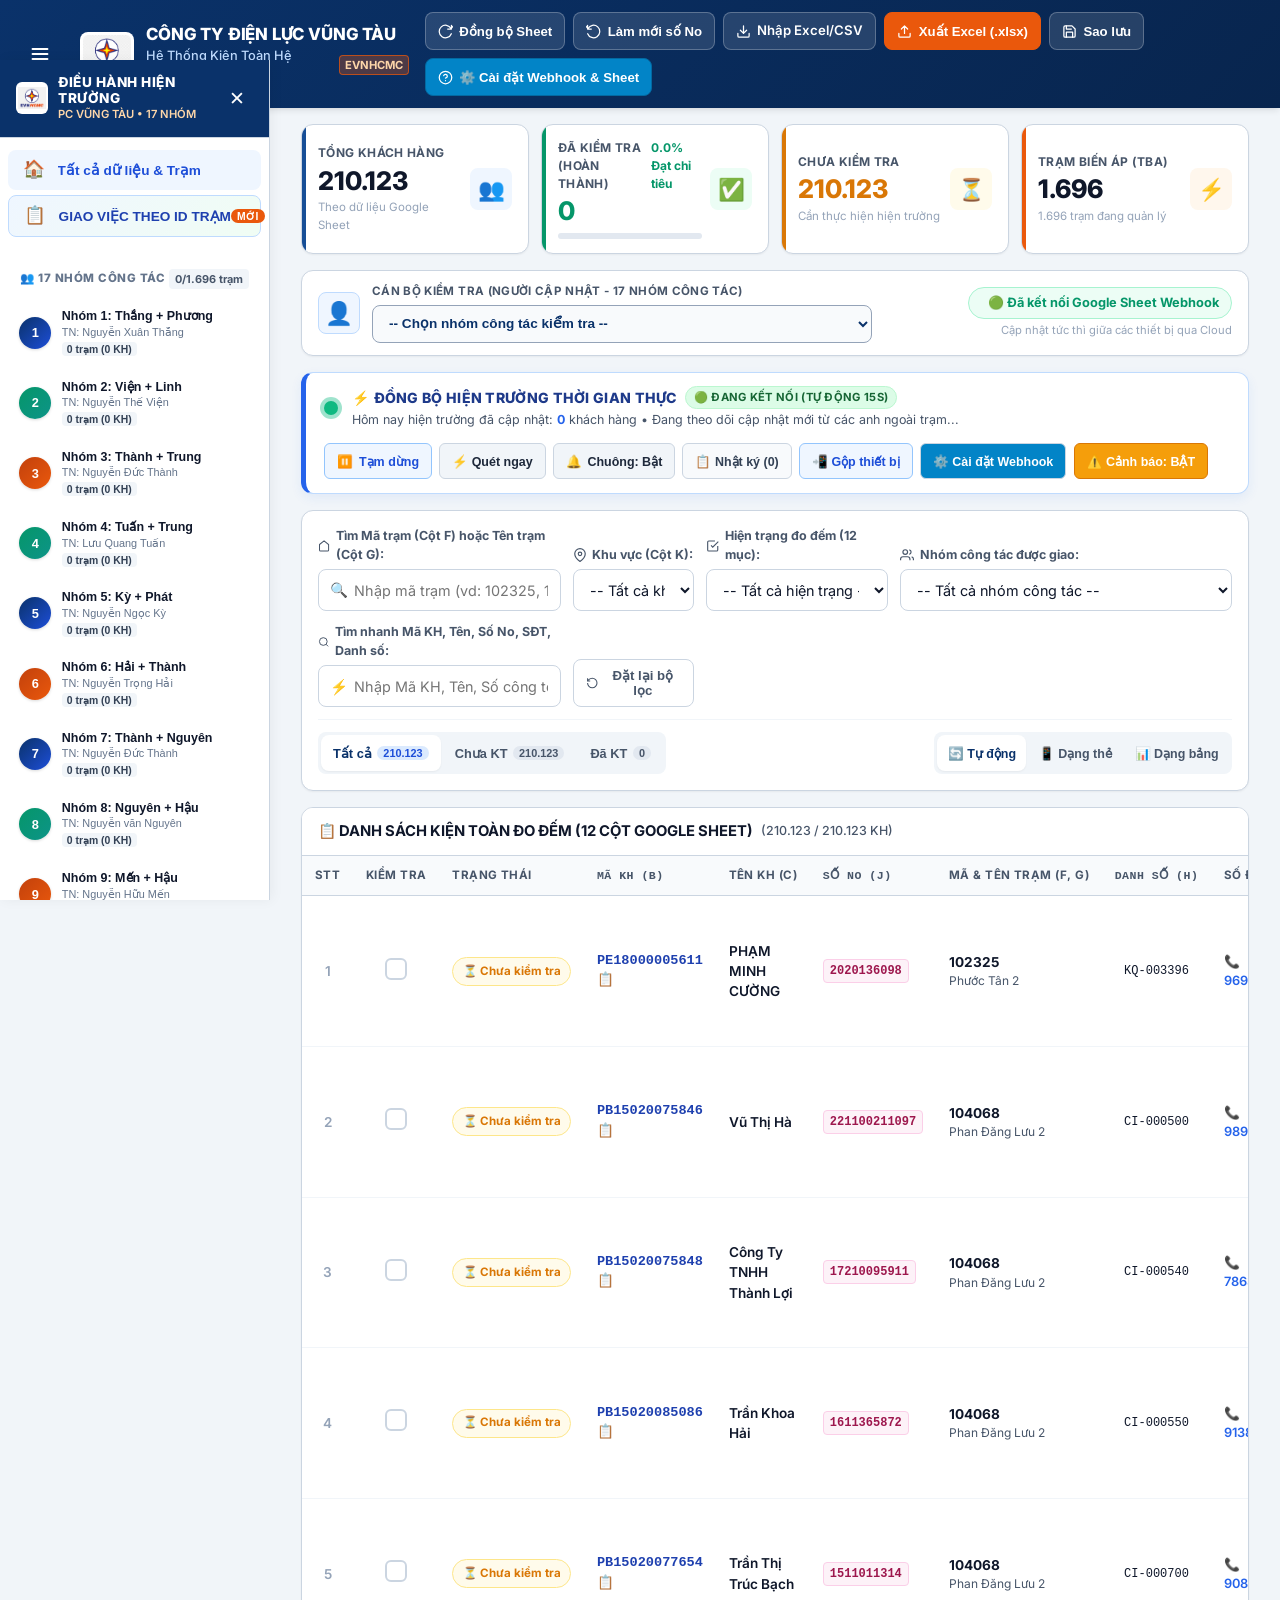
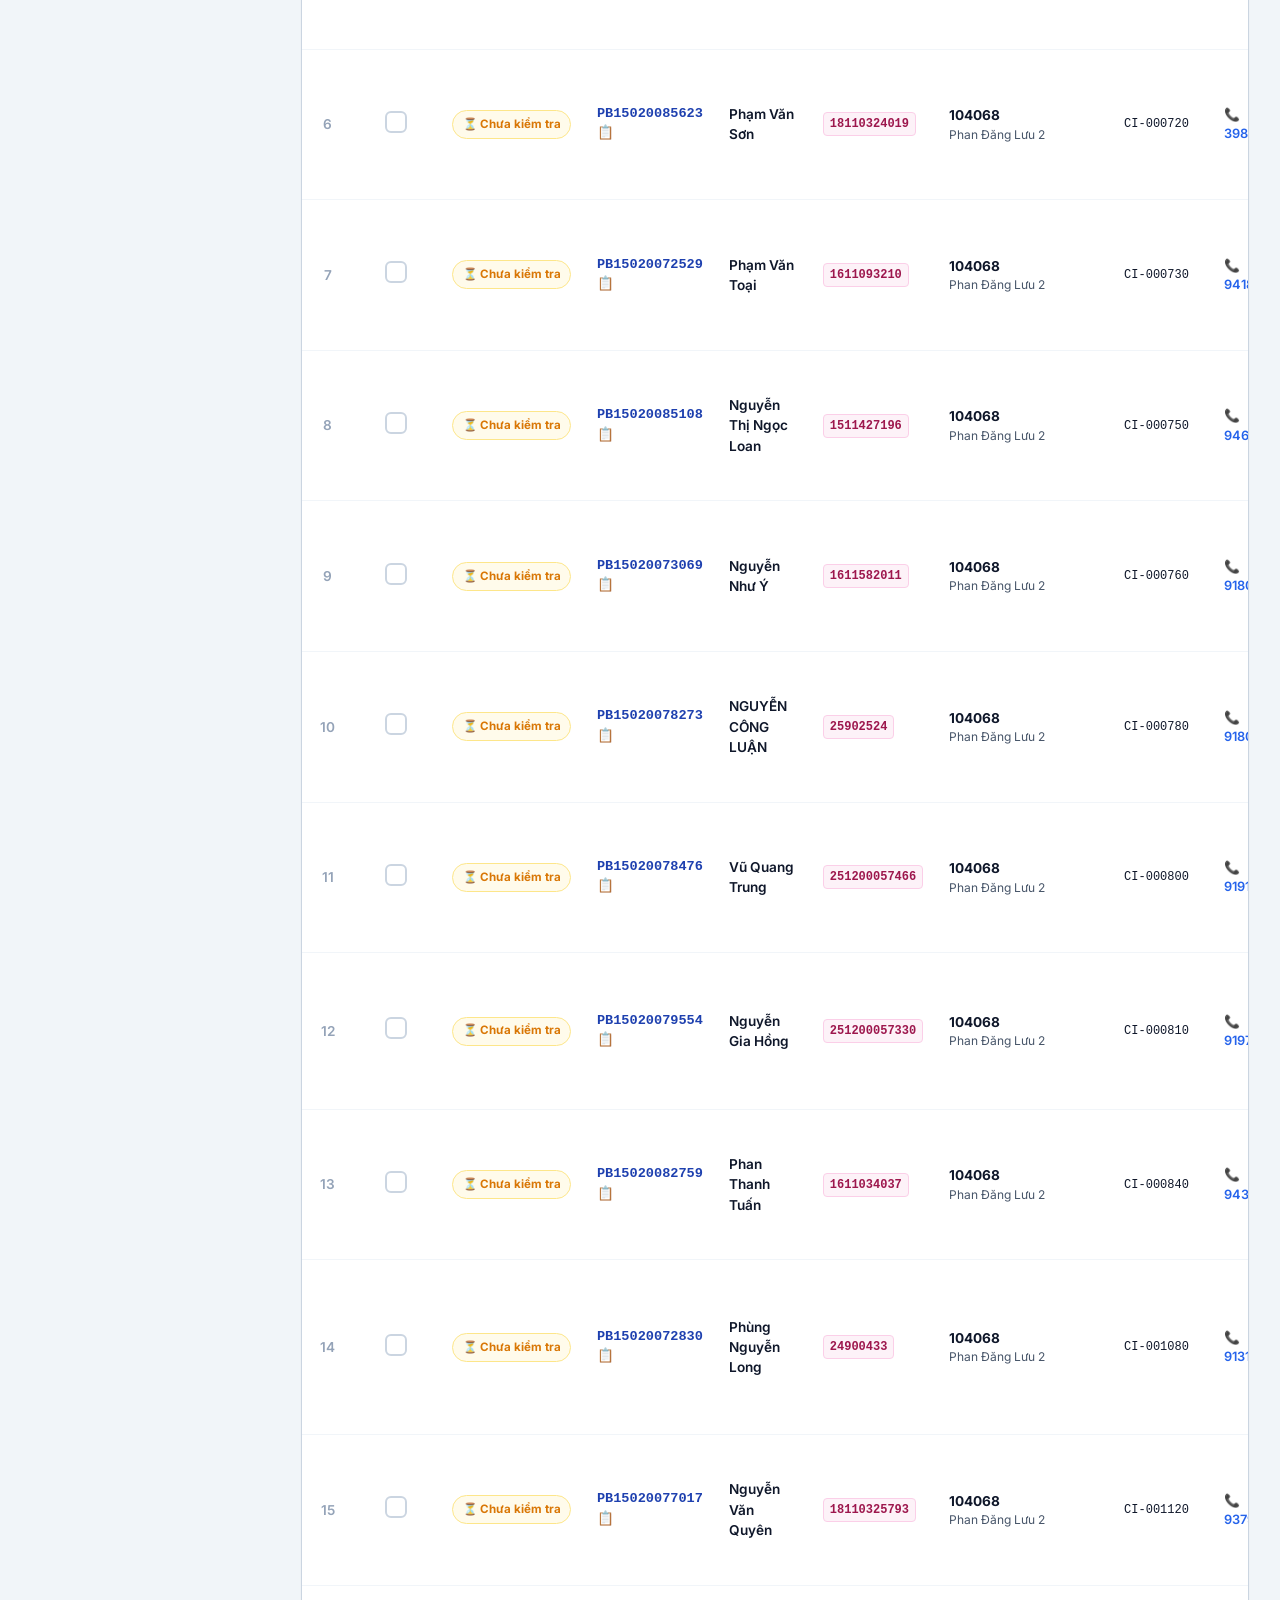
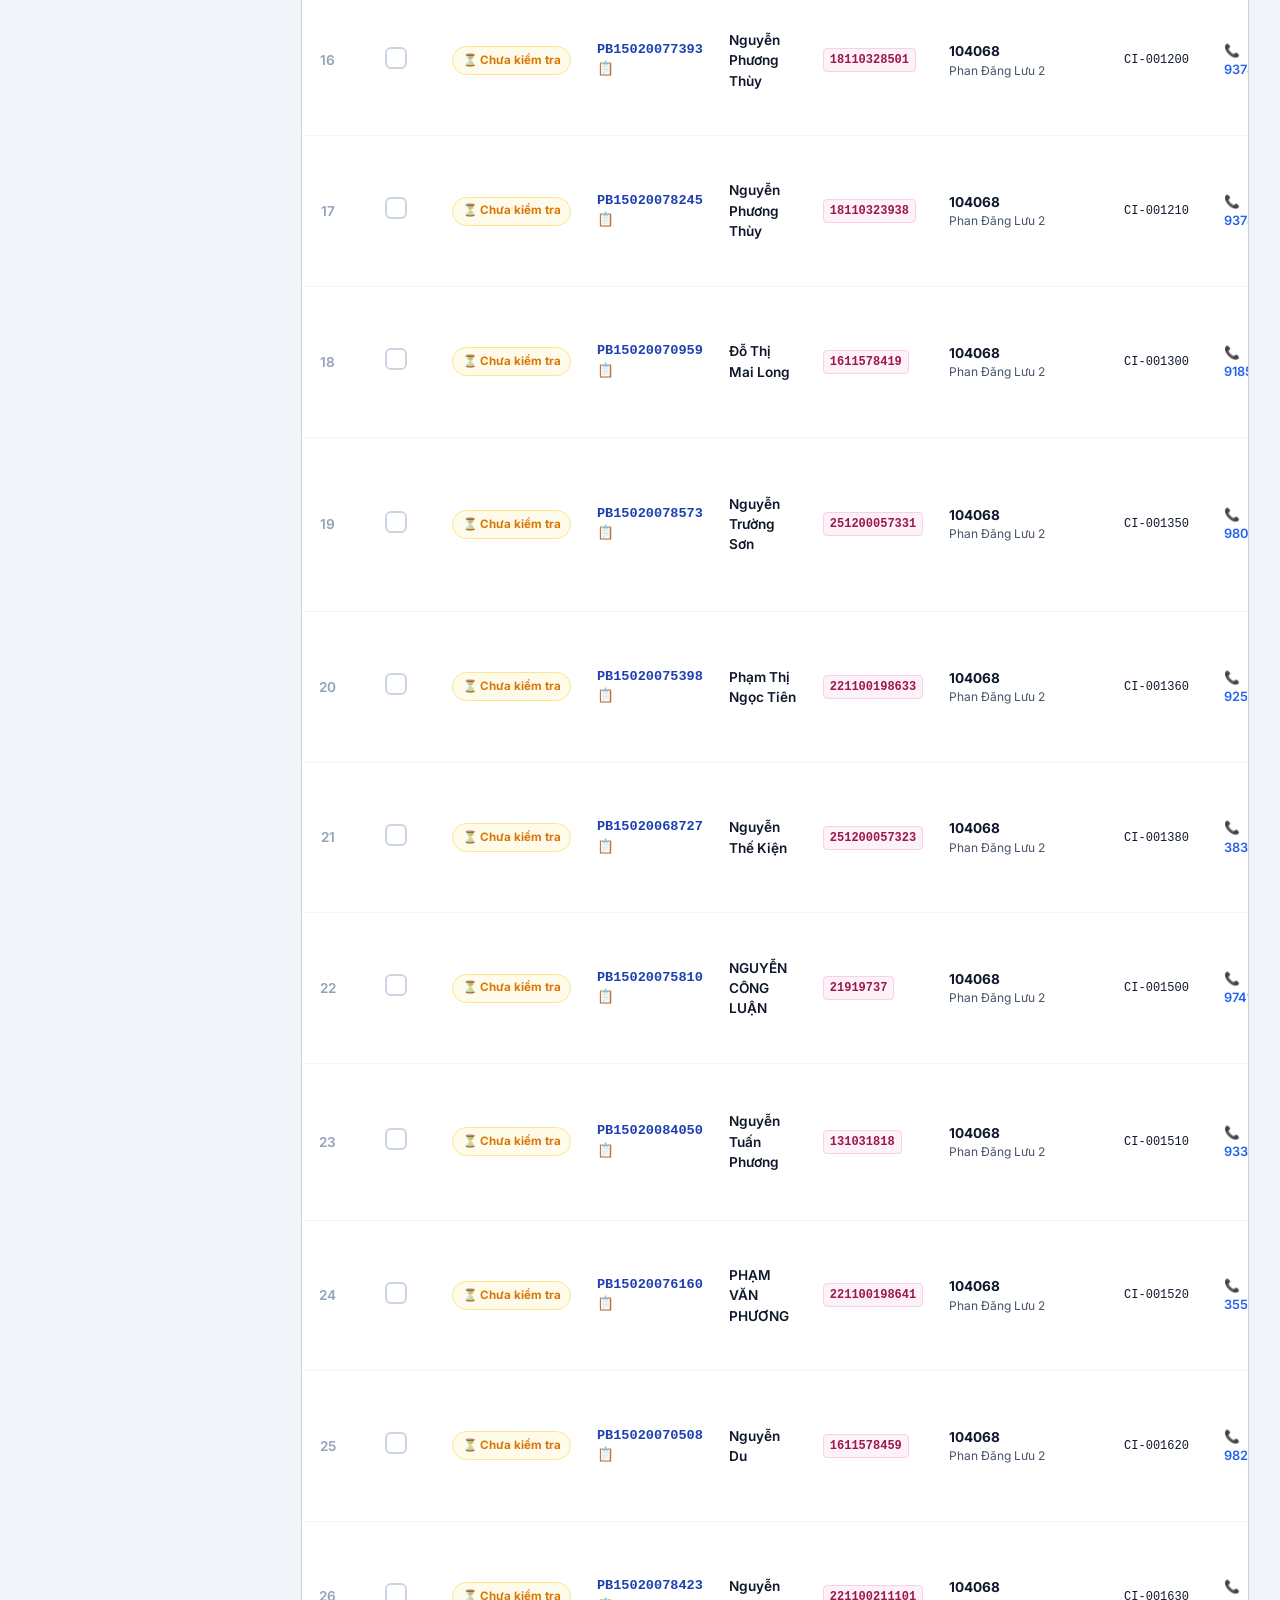
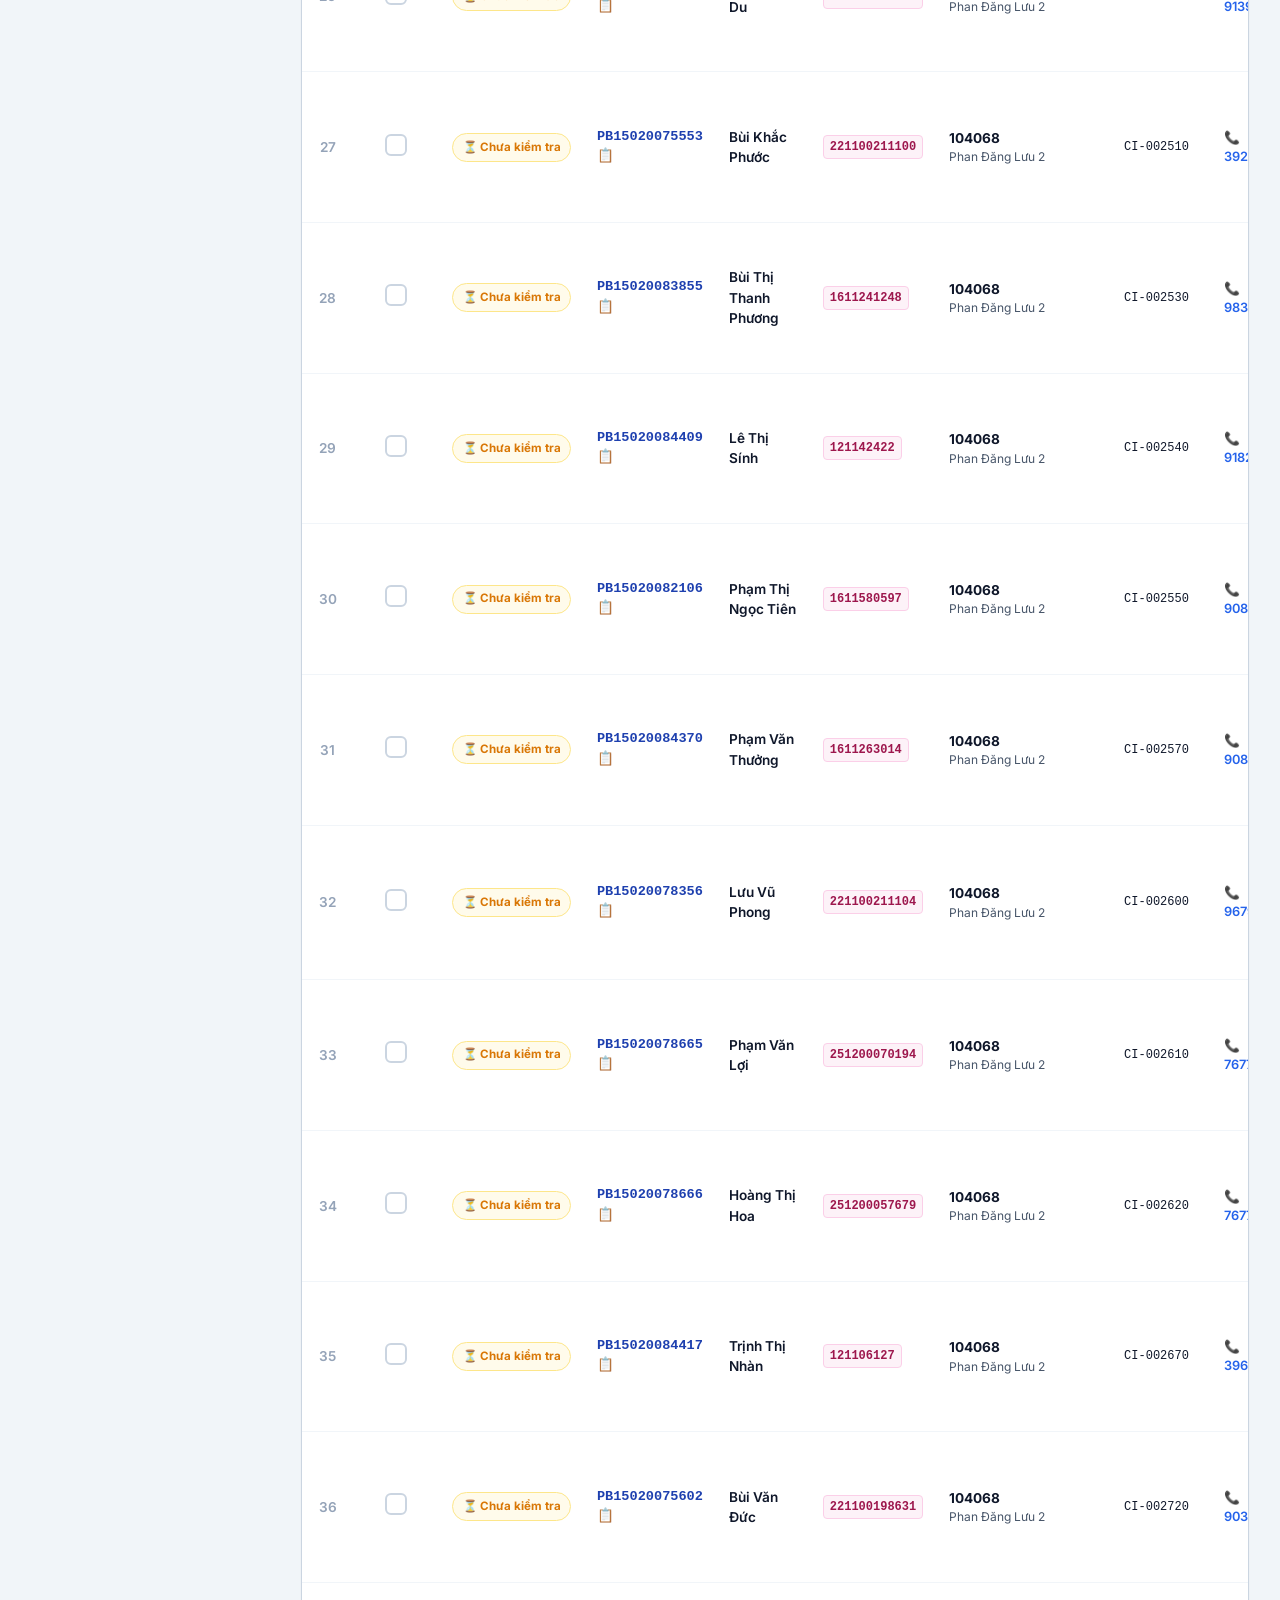
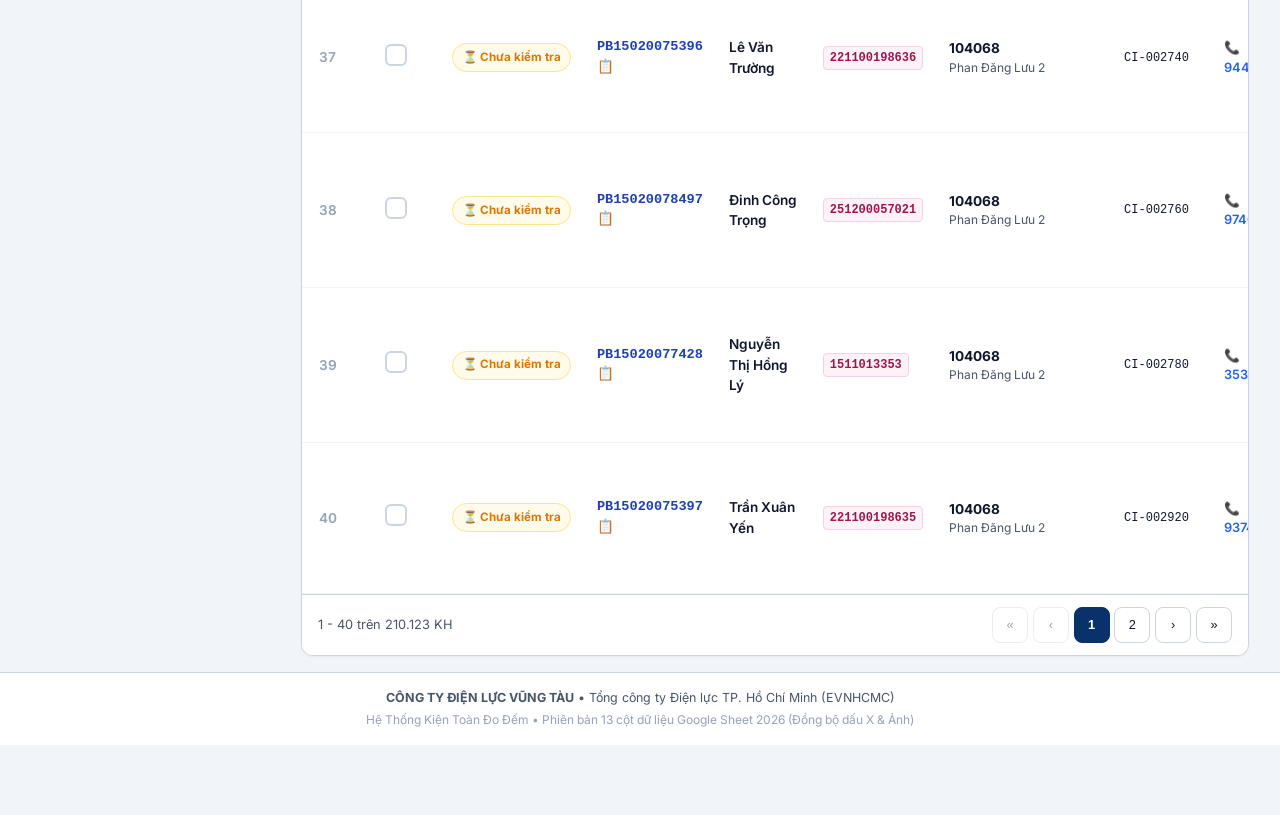
==== commit 5d794682: "feat(workgroups): bo sung them cac nhom tu 10 den 17 vao he thong giao viec va thuc hien kiem tra" ====
--- a/index.html
+++ b/index.html
@@ -33,7 +33,7 @@
     <div class="header-container">
       <!-- Brand Section -->
       <div class="brand-section">
-        <button class="btn-yt-hamburger" id="btnToggleSidebar" aria-label="Mở/đóng danh mục giao việc" title="Danh mục giao việc & 9 Nhóm công tác">
+        <button class="btn-yt-hamburger" id="btnToggleSidebar" aria-label="Mở/đóng danh mục giao việc" title="Danh mục giao việc & Nhóm công tác">
           <svg width="20" height="20" viewBox="0 0 24 24" fill="none" stroke="currentColor" stroke-width="2.2" stroke-linecap="round" stroke-linejoin="round">
             <line x1="3" y1="12" x2="21" y2="12"></line>
             <line x1="3" y1="6" x2="21" y2="6"></line>
@@ -112,7 +112,7 @@
         <img src="avph472lv.png" alt="EVNHCMC Logo" class="yt-brand-logo">
         <div class="yt-brand-text">
           <span class="yt-brand-title">ĐIỀU HÀNH HIỆN TRƯỜNG</span>
-          <span class="yt-brand-sub">PC VŨNG TÀU &bull; 9 NHÓM</span>
+          <span class="yt-brand-sub">PC VŨNG TÀU &bull; 17 NHÓM</span>
         </div>
       </div>
       <button class="yt-sidebar-close" id="btnCloseSidebar" title="Đóng thanh bên">✕</button>
@@ -149,7 +149,7 @@
 
       <!-- Section 2: Workgroups List (9 Nhóm công tác) -->
       <div class="yt-sidebar-section-header">
-        <span class="yt-sidebar-section-title">👥 9 NHÓM CÔNG TÁC</span>
+        <span class="yt-sidebar-section-title">👥 17 NHÓM CÔNG TÁC</span>
         <span class="yt-title-badge" id="ytAssignedStatBadge">0/1.696 trạm</span>
       </div>
 
@@ -257,7 +257,7 @@
       <div class="inspector-box">
         <div class="inspector-icon">👤</div>
         <div class="inspector-info">
-          <span class="inspector-title">CÁN BỘ KIỂM TRA (NGƯỜI CẬP NHẬT - 9 NHÓM CÔNG TÁC)</span>
+          <span class="inspector-title">CÁN BỘ KIỂM TRA (NGƯỜI CẬP NHẬT - 17 NHÓM CÔNG TÁC)</span>
           <div class="inspector-input-wrap">
             <select id="selectInspectorPreset" class="inspector-select" title="Chọn nhóm cán bộ kiểm tra">
               <option value="">-- Chọn nhóm công tác kiểm tra --</option>
@@ -270,6 +270,14 @@
               <option value="Nguyễn Đức Thành + Nguyễn Văn Nguyên (Trưởng nhóm: Nguyễn Đức Thành)">Nhóm 7: Nguyễn Đức Thành + Nguyễn Văn Nguyên (TN: Nguyễn Đức Thành)</option>
               <option value="Nguyễn Văn Nguyên + Lê Phúc Hậu (Trưởng nhóm: Nguyễn văn Nguyên)">Nhóm 8: Nguyễn Văn Nguyên + Lê Phúc Hậu (TN: Nguyễn văn Nguyên)</option>
               <option value="Nguyễn Hữu Mến + Lê Phúc Hậu (Trưởng nhóm: Nguyễn Hữu Mến)">Nhóm 9: Nguyễn Hữu Mến + Lê Phúc Hậu (TN: Nguyễn Hữu Mến)</option>
+              <option value="Trương Xuân Hải + Trịnh Thế Vỹ (Trưởng nhóm: Trương Xuân Hải)">Nhóm 10: Trương Xuân Hải + Trịnh Thế Vỹ (TN: Trương Xuân Hải)</option>
+              <option value="Nguyễn Đăng Huy + Trần Trung Hiếu (Trưởng nhóm: Nguyễn Đăng Huy)">Nhóm 11: Nguyễn Đăng Huy + Trần Trung Hiếu (TN: Nguyễn Đăng Huy)</option>
+              <option value="Nguyễn Văn Hiệp + Huỳnh Tấn Mai (Trưởng nhóm: Nguyễn Văn Hiệp)">Nhóm 12: Nguyễn Văn Hiệp + Huỳnh Tấn Mai (TN: Nguyễn Văn Hiệp)</option>
+              <option value="Nguyễn Ngọc Phước + Ngô Thanh Hải (Trưởng nhóm: Nguyễn Ngọc Phước)">Nhóm 13: Nguyễn Ngọc Phước + Ngô Thanh Hải (TN: Nguyễn Ngọc Phước)</option>
+              <option value="Nguyễn Đức Luận + Trần Huy Phong (Trưởng nhóm: Nguyễn Đức Luận)">Nhóm 14: Nguyễn Đức Luận + Trần Huy Phong (TN: Nguyễn Đức Luận)</option>
+              <option value="Nguyễn Văn Biên + Đặng Quốc Phương (Trưởng nhóm: Nguyễn Văn Biên)">Nhóm 15: Nguyễn Văn Biên + Đặng Quốc Phương (TN: Nguyễn Văn Biên)</option>
+              <option value="Nguyễn Xuân Nhân + Đoàn Văn Chính (Trưởng nhóm: Nguyễn Xuân Nhân)">Nhóm 16: Nguyễn Xuân Nhân + Đoàn Văn Chính (TN: Nguyễn Xuân Nhân)</option>
+              <option value="Lý Hồng Hải + Lưu Quang Tuấn (Trưởng nhóm: Lý Hồng Hải)">Nhóm 17: Lý Hồng Hải + Lưu Quang Tuấn (TN: Lý Hồng Hải)</option>
               <option value="__custom__">✏️ Khác (Tự nhập tên)...</option>
             </select>
             <input type="text" id="inputInspectorName" class="inspector-input" placeholder="Nhập tên cán bộ khác..." style="display:none;" autocomplete="name">
@@ -438,6 +446,14 @@
             <option value="group_7">Nhóm 7: Thành + Nguyên</option>
             <option value="group_8">Nhóm 8: Nguyên + Hậu</option>
             <option value="group_9">Nhóm 9: Mến + Hậu</option>
+            <option value="group_10">Nhóm 10: Hải + Vỹ</option>
+            <option value="group_11">Nhóm 11: Huy + Hiếu</option>
+            <option value="group_12">Nhóm 12: Hiệp + Mai</option>
+            <option value="group_13">Nhóm 13: Phước + Hải</option>
+            <option value="group_14">Nhóm 14: Luận + Phong</option>
+            <option value="group_15">Nhóm 15: Biên + Phương</option>
+            <option value="group_16">Nhóm 16: Nhân + Chính</option>
+            <option value="group_17">Nhóm 17: Hải + Tuấn</option>
           </select>
         </div>
 
@@ -561,7 +577,7 @@
   </div>
 
   <!-- ==========================================================================
-       STATION ASSIGNMENT MODAL (GIAO VIỆC THEO ID TRẠM CHO 9 NHÓM CÔNG TÁC)
+       STATION ASSIGNMENT MODAL (GIAO VIỆC THEO ID TRẠM CHO CÁC NHÓM CÔNG TÁC)
        ========================================================================== -->
   <div class="modal-overlay" id="modalStationAssignment">
     <div class="modal-box modal-station-assign-box">
@@ -587,6 +603,14 @@
               <option value="group_7">Nhóm 7: Nguyễn Đức Thành + Nguyễn Văn Nguyên (TN: Nguyễn Đức Thành)</option>
               <option value="group_8">Nhóm 8: Nguyễn Văn Nguyên + Lê Phúc Hậu (TN: Nguyễn văn Nguyên)</option>
               <option value="group_9">Nhóm 9: Nguyễn Hữu Mến + Lê Phúc Hậu (TN: Nguyễn Hữu Mến)</option>
+              <option value="group_10">Nhóm 10: Trương Xuân Hải + Trịnh Thế Vỹ (TN: Trương Xuân Hải)</option>
+              <option value="group_11">Nhóm 11: Nguyễn Đăng Huy + Trần Trung Hiếu (TN: Nguyễn Đăng Huy)</option>
+              <option value="group_12">Nhóm 12: Nguyễn Văn Hiệp + Huỳnh Tấn Mai (TN: Nguyễn Văn Hiệp)</option>
+              <option value="group_13">Nhóm 13: Nguyễn Ngọc Phước + Ngô Thanh Hải (TN: Nguyễn Ngọc Phước)</option>
+              <option value="group_14">Nhóm 14: Nguyễn Đức Luận + Trần Huy Phong (TN: Nguyễn Đức Luận)</option>
+              <option value="group_15">Nhóm 15: Nguyễn Văn Biên + Đặng Quốc Phương (TN: Nguyễn Văn Biên)</option>
+              <option value="group_16">Nhóm 16: Nguyễn Xuân Nhân + Đoàn Văn Chính (TN: Nguyễn Xuân Nhân)</option>
+              <option value="group_17">Nhóm 17: Lý Hồng Hải + Lưu Quang Tuấn (TN: Lý Hồng Hải)</option>
             </select>
           </div>
           <div class="assign-btn-actions">
@@ -938,6 +962,6 @@
 
   <!-- Scripts -->
   <script src="js/vendor/xlsx.full.min.js"></script>
-  <script src="js/kienthoan.js?v=20260914_PHOTO_V2"></script>
+  <script src="js/kienthoan.js?v=20260922_WORKGROUPS_17"></script>
 </body>
 </html>
